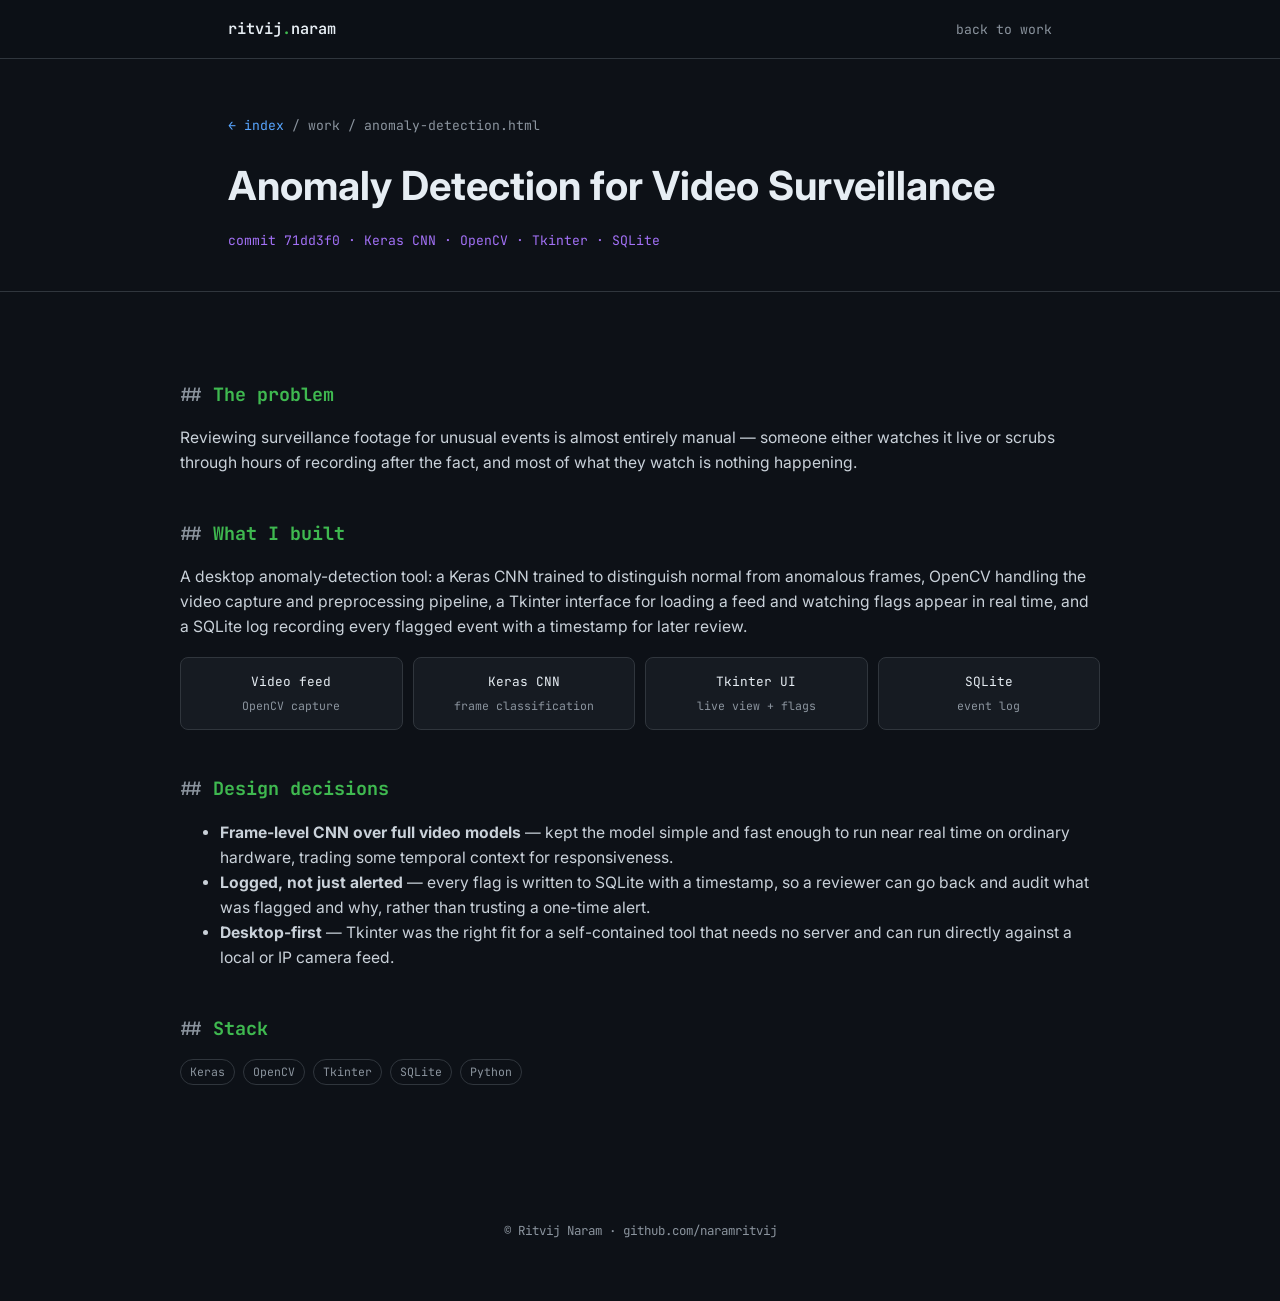
==== work/anomaly-detection.html @ 6a854430 "Initial Portfolio Site" ====
<!DOCTYPE html>
<html lang="en">
<head>
<meta charset="UTF-8">
<meta name="viewport" content="width=device-width, initial-scale=1.0">
<title>Anomaly Detection for Video Surveillance — Case Study — Ritvij Naram</title>
<link href="https://fonts.googleapis.com/css2?family=JetBrains+Mono:wght@400;600;700&family=Inter:wght@400;500;600;700&display=swap" rel="stylesheet">
<link rel="stylesheet" href="../assets/style.css">
</head>
<body>
<nav class="nav">
  <div class="wrap">
    <div class="nav-brand">ritvij<span class="dot">.</span>naram</div>
    <ul class="nav-links"><li><a href="../index.html#work">back to work</a></li></ul>
  </div>
</nav>

<header class="case-hero">
  <div class="wrap">
    <div class="case-back mono"><a href="../index.html#work">← index</a> / work / anomaly-detection.html</div>
    <h1>Anomaly Detection for Video Surveillance</h1>
    <div class="case-meta">commit 71dd3f0 · Keras CNN · OpenCV · Tkinter · SQLite</div>
  </div>
</header>

<main class="wrap case-body" style="padding:44px 0 80px;">

  <h2>The problem</h2>
  <p>Reviewing surveillance footage for unusual events is almost entirely manual — someone either watches
  it live or scrubs through hours of recording after the fact, and most of what they watch is nothing
  happening.</p>

  <h2>What I built</h2>
  <p>A desktop anomaly-detection tool: a Keras CNN trained to distinguish normal from anomalous frames,
  OpenCV handling the video capture and preprocessing pipeline, a Tkinter interface for loading a feed and
  watching flags appear in real time, and a SQLite log recording every flagged event with a timestamp for
  later review.</p>

  <div class="arch-grid">
    <div class="arch-box">Video feed<div class="sub">OpenCV capture</div></div>
    <div class="arch-box">Keras CNN<div class="sub">frame classification</div></div>
    <div class="arch-box">Tkinter UI<div class="sub">live view + flags</div></div>
    <div class="arch-box">SQLite<div class="sub">event log</div></div>
  </div>

  <h2>Design decisions</h2>
  <ul>
    <li><strong>Frame-level CNN over full video models</strong> — kept the model simple and fast enough to
    run near real time on ordinary hardware, trading some temporal context for responsiveness.</li>
    <li><strong>Logged, not just alerted</strong> — every flag is written to SQLite with a timestamp, so a
    reviewer can go back and audit what was flagged and why, rather than trusting a one-time alert.</li>
    <li><strong>Desktop-first</strong> — Tkinter was the right fit for a self-contained tool that needs no
    server and can run directly against a local or IP camera feed.</li>
  </ul>

  <h2>Stack</h2>
  <div class="tag-row" style="padding:0 0 24px;">
    <span class="tag">Keras</span><span class="tag">OpenCV</span><span class="tag">Tkinter</span><span class="tag">SQLite</span><span class="tag">Python</span>
  </div>

</main>

<footer>© Ritvij Naram · <a href="https://github.com/naramritvij" target="_blank" rel="noopener">github.com/naramritvij</a></footer>
</body>
</html>
---- assets/style.css ----
/* ============================================================
   Ritvij Naram — Portfolio
   Design tokens
   ============================================================ */
:root{
  --bg:        #0D1117;
  --panel:     #161B22;
  --panel-2:   #1C2128;
  --border:    #30363D;
  --text:      #E6EDF3;
  --muted:     #8B949E;
  --green:     #3FB950;   /* additions / success / prompt */
  --red:       #F85149;   /* deletions */
  --purple:    #A371F7;   /* commit hash */
  --blue:      #58A6FF;   /* links / active */
  --amber:     #D29922;   /* warnings / highlight tag */

  --mono: 'JetBrains Mono', ui-monospace, SFMono-Regular, Menlo, Consolas, monospace;
  --sans: 'Inter', -apple-system, BlinkMacSystemFont, 'Segoe UI', sans-serif;

  --maxw: 920px;
  --edge: clamp(20px, 5vw, 48px);
}

*{ box-sizing:border-box; }
html{ scroll-behavior:smooth; }
body{
  margin:0;
  background:var(--bg);
  color:var(--text);
  font-family:var(--sans);
  line-height:1.6;
  -webkit-font-smoothing:antialiased;
}
img{ max-width:100%; display:block; }
a{ color:var(--blue); text-decoration:none; }
a:hover{ text-decoration:underline; }
a:focus-visible, button:focus-visible{
  outline:2px solid var(--blue);
  outline-offset:3px;
  border-radius:4px;
}

.mono{ font-family:var(--mono); }

/* ---------- layout shells ---------- */
.wrap{
  max-width:var(--maxw);
  margin:0 auto;
  padding:0 var(--edge);
}
section{ padding:88px 0; border-bottom:1px solid var(--border); }
section:last-of-type{ border-bottom:none; }

.section-head{ margin-bottom:40px; }
.section-tag{
  font-family:var(--mono);
  font-size:0.8rem;
  color:var(--green);
  display:flex;
  align-items:center;
  gap:8px;
  margin-bottom:8px;
}
.section-tag::before{ content:"$"; color:var(--muted); }
.section-title{
  font-family:var(--mono);
  font-size:clamp(1.4rem, 2.4vw, 1.9rem);
  font-weight:600;
  margin:0;
  letter-spacing:-0.01em;
}

/* ---------- top nav ---------- */
.nav{
  position:sticky; top:0; z-index:50;
  background:rgba(13,17,23,0.85);
  backdrop-filter:blur(8px);
  border-bottom:1px solid var(--border);
}
.nav .wrap{
  display:flex; align-items:center; justify-content:space-between;
  padding-top:16px; padding-bottom:16px;
}
.nav-brand{ font-family:var(--mono); font-weight:600; color:var(--text); font-size:0.95rem; }
.nav-brand .dot{ color:var(--green); }
.nav-links{ display:flex; gap:24px; list-style:none; margin:0; padding:0; }
.nav-links a{
  font-family:var(--mono); font-size:0.82rem; color:var(--muted);
}
.nav-links a:hover{ color:var(--text); text-decoration:none; }
.nav-links .n{ color:var(--purple); }

/* ---------- hero ---------- */
.hero{
  position:relative;
  padding-top:72px;
  padding-bottom:96px;
  border-bottom:1px solid var(--border);
  overflow:hidden;
}
#hero-canvas{
  position:absolute; inset:0;
  width:100%; height:100%;
  z-index:0;
  opacity:0.55;
  pointer-events:none;
}
.hero .wrap{ position:relative; z-index:1; }

.prompt-line{
  font-family:var(--mono);
  font-size:0.9rem;
  color:var(--muted);
  margin-bottom:18px;
}
.prompt-line .sigil{ color:var(--green); }
.prompt-line .cmd{ color:var(--text); }
.caret{
  display:inline-block; width:8px; height:1.1em;
  background:var(--green);
  margin-left:2px;
  animation:blink 1s steps(1) infinite;
  vertical-align:-2px;
}
@keyframes blink{ 50%{ opacity:0; } }

.hero h1{
  font-family:var(--mono);
  font-weight:700;
  font-size:clamp(1.9rem, 5vw, 3.1rem);
  line-height:1.15;
  letter-spacing:-0.01em;
  margin:0 0 22px;
  max-width:720px;
}
.hero h1 .accent{ color:var(--green); }

.hero p.lede{
  font-size:1.05rem;
  color:#C9D1D9;
  max-width:600px;
  margin:0 0 34px;
}
.hero p.lede strong{ color:var(--text); font-weight:600; }

.hero-actions{ display:flex; flex-wrap:wrap; gap:12px; margin-bottom:52px; }
.btn{
  font-family:var(--mono);
  font-size:0.85rem;
  padding:11px 20px;
  border-radius:6px;
  border:1px solid var(--border);
  background:var(--panel);
  color:var(--text);
  cursor:pointer;
  transition:border-color .15s ease, transform .15s ease, background .15s ease;
}
.btn:hover{ border-color:var(--green); text-decoration:none; transform:translateY(-1px); }
.btn.primary{ background:var(--green); border-color:var(--green); color:#04140a; font-weight:600; }
.btn.primary:hover{ background:#3ddc5c; }

.stat-row{
  display:grid;
  grid-template-columns:repeat(4, 1fr);
  gap:1px;
  background:var(--border);
  border:1px solid var(--border);
  border-radius:8px;
  overflow:hidden;
}
.stat{
  background:var(--panel);
  padding:18px 16px;
}
.stat .diff{
  font-family:var(--mono);
  font-size:1.3rem;
  font-weight:700;
  color:var(--green);
}
.stat .diff.neutral{ color:var(--purple); }
.stat .label{
  font-size:0.72rem;
  color:var(--muted);
  margin-top:4px;
  letter-spacing:0.02em;
}

@media (max-width:640px){
  .stat-row{ grid-template-columns:repeat(2, 1fr); }
}

/* ---------- work / commits ---------- */
.commit{
  border:1px solid var(--border);
  border-radius:10px;
  background:var(--panel);
  margin-bottom:20px;
  overflow:hidden;
  transition:border-color .15s ease;
}
.commit:hover{ border-color:#484F58; }
.commit-head{
  display:flex; align-items:baseline; gap:10px; flex-wrap:wrap;
  padding:18px 22px 0;
}
.commit-hash{ font-family:var(--mono); color:var(--purple); font-size:0.85rem; }
.commit-branch{ font-family:var(--mono); color:var(--muted); font-size:0.78rem; }
.commit h3{
  font-family:var(--sans);
  font-size:1.15rem;
  margin:10px 0 8px;
  padding:0 22px;
  font-weight:700;
}
.commit p{
  margin:0 0 14px;
  padding:0 22px;
  color:#C9D1D9;
  font-size:0.95rem;
}
.commit .diffstat{
  font-family:var(--mono);
  font-size:0.82rem;
  padding:0 22px;
  margin-bottom:14px;
  color:var(--muted);
}
.commit .diffstat .add{ color:var(--green); }
.commit .diffstat .del{ color:var(--red); }
.tag-row{
  display:flex; flex-wrap:wrap; gap:8px;
  padding:0 22px 18px;
}
.tag{
  font-family:var(--mono);
  font-size:0.72rem;
  padding:3px 9px;
  border-radius:999px;
  border:1px solid var(--border);
  color:var(--muted);
}
.commit-foot{
  border-top:1px solid var(--border);
  padding:12px 22px;
  display:flex; justify-content:space-between; align-items:center;
  background:var(--panel-2);
}
.commit-foot a{ font-family:var(--mono); font-size:0.82rem; }
.commit-foot .files{ font-family:var(--mono); font-size:0.78rem; color:var(--muted); }

.more-github{
  font-family:var(--mono);
  font-size:0.85rem;
  color:var(--muted);
  margin-top:8px;
}
.more-github a{ margin:0 4px; }

/* ---------- journey / git log ---------- */
.gitlog{ position:relative; padding-left:28px; }
.gitlog::before{
  content:"";
  position:absolute; left:5px; top:6px; bottom:6px;
  width:2px; background:var(--border);
}
.logrow{ position:relative; padding-bottom:34px; }
.logrow:last-child{ padding-bottom:0; }
.logrow::before{
  content:"";
  position:absolute; left:-28px; top:4px;
  width:12px; height:12px; border-radius:50%;
  background:var(--bg); border:2px solid var(--purple);
}
.logrow.current::before{ border-color:var(--green); box-shadow:0 0 0 4px rgba(63,185,80,0.15); }
.logrow .lg-hash{ font-family:var(--mono); color:var(--purple); font-size:0.8rem; }
.logrow.current .lg-hash{ color:var(--green); }
.logrow .lg-when{ font-family:var(--mono); color:var(--muted); font-size:0.78rem; margin-left:10px; }
.logrow h4{ margin:8px 0 4px; font-size:1.05rem; }
.logrow .lg-org{ color:var(--muted); font-size:0.9rem; margin-bottom:8px; }
.logrow ul{ margin:8px 0 0; padding-left:18px; color:#C9D1D9; font-size:0.92rem; }
.logrow li{ margin-bottom:5px; }
.badge-current{
  font-family:var(--mono); font-size:0.68rem;
  color:#04140a; background:var(--green);
  padding:2px 8px; border-radius:999px;
  margin-left:8px; font-weight:700;
}

/* ---------- skills ---------- */
.pkg-block{
  font-family:var(--mono);
  background:var(--panel);
  border:1px solid var(--border);
  border-radius:10px;
  padding:22px 24px;
  margin-bottom:16px;
}
.pkg-block .pkg-key{ color:var(--blue); font-size:0.82rem; margin-bottom:10px; }
.chip-row{ display:flex; flex-wrap:wrap; gap:8px; }
.chip{
  font-family:var(--mono);
  font-size:0.78rem;
  padding:5px 11px;
  border-radius:6px;
  background:var(--panel-2);
  border:1px solid var(--border);
  color:#C9D1D9;
}

/* ---------- contact ---------- */
.contact-term{
  font-family:var(--mono);
  background:var(--panel);
  border:1px solid var(--border);
  border-radius:10px;
  padding:28px 26px;
}
.contact-term .lg{ font-size:0.9rem; }
.contact-term .lg .sigil{ color:var(--green); }
.contact-term .out{ color:var(--text); margin:14px 0 22px; padding-left:18px; border-left:2px solid var(--border); }
.contact-term .out a{ font-weight:600; }
.contact-list{ list-style:none; margin:0; padding:0; }
.contact-list li{ margin-bottom:8px; font-size:0.92rem; }
.contact-list .k{ color:var(--muted); display:inline-block; width:96px; }

footer{
  padding:32px 0 60px;
  text-align:center;
  color:var(--muted);
  font-family:var(--mono);
  font-size:0.78rem;
}
footer a{ color:var(--muted); }

/* ---------- case study pages ---------- */
.case-hero{ padding:56px 0 40px; border-bottom:1px solid var(--border); }
.case-back{ font-family:var(--mono); font-size:0.82rem; color:var(--muted); }
.case-hero h1{
  font-family:var(--sans);
  font-size:clamp(1.7rem, 4vw, 2.5rem);
  margin:18px 0 12px;
}
.case-meta{ font-family:var(--mono); font-size:0.82rem; color:var(--purple); }
.case-body h2{
  font-family:var(--mono);
  font-size:1.15rem;
  color:var(--green);
  margin-top:44px;
}
.case-body h2::before{ content:"## "; color:var(--muted); }
.case-body p, .case-body li{ color:#C9D1D9; font-size:0.98rem; }
.case-body pre{
  background:var(--panel);
  border:1px solid var(--border);
  border-radius:8px;
  padding:16px 18px;
  overflow-x:auto;
  font-family:var(--mono);
  font-size:0.82rem;
  color:#C9D1D9;
}
.arch-grid{
  display:grid; grid-template-columns:repeat(auto-fit, minmax(140px,1fr));
  gap:10px; margin:18px 0;
}
.arch-box{
  border:1px solid var(--border); border-radius:8px;
  padding:14px; background:var(--panel);
  font-family:var(--mono); font-size:0.8rem; text-align:center;
  color:var(--text);
}
.arch-box .sub{ color:var(--muted); font-size:0.72rem; margin-top:4px; }

/* ---------- reduced motion ---------- */
@media (prefers-reduced-motion: reduce){
  html{ scroll-behavior:auto; }
  .caret{ animation:none; opacity:1; }
  #hero-canvas{ display:none; }
}
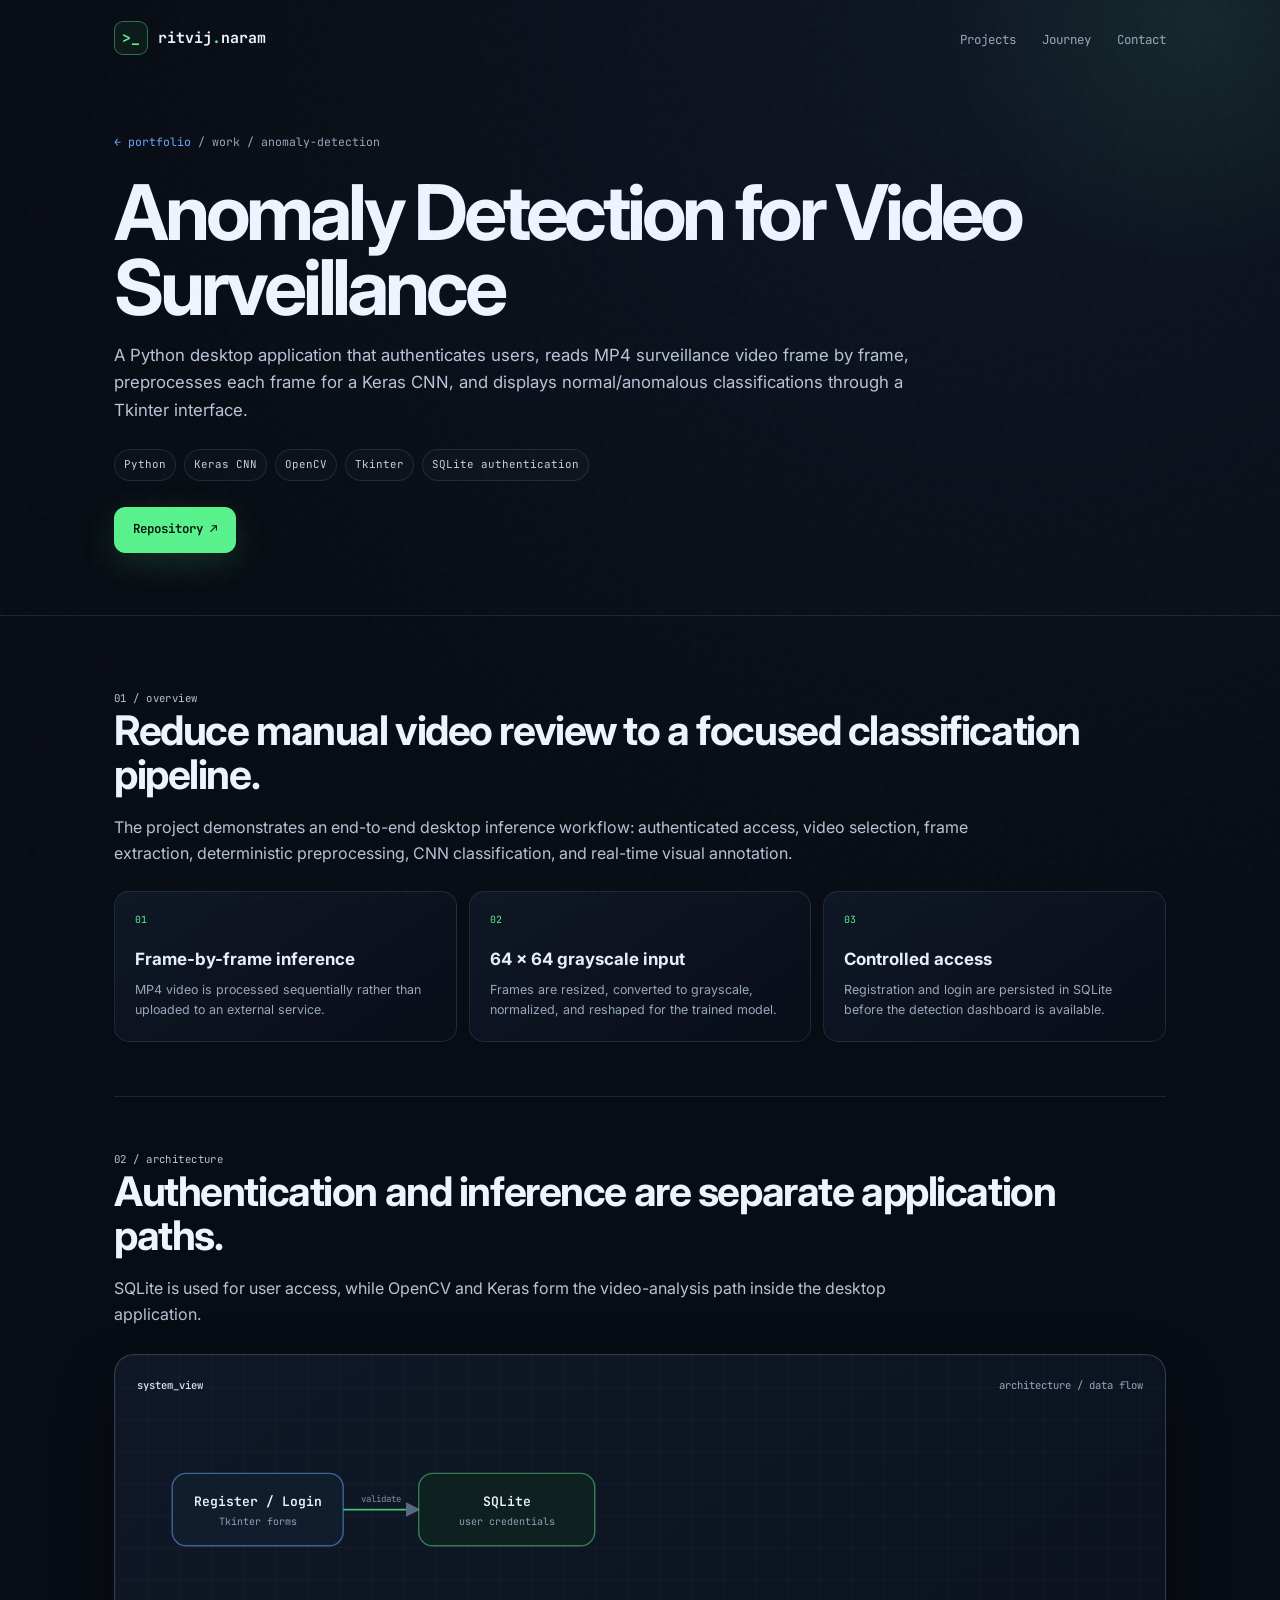
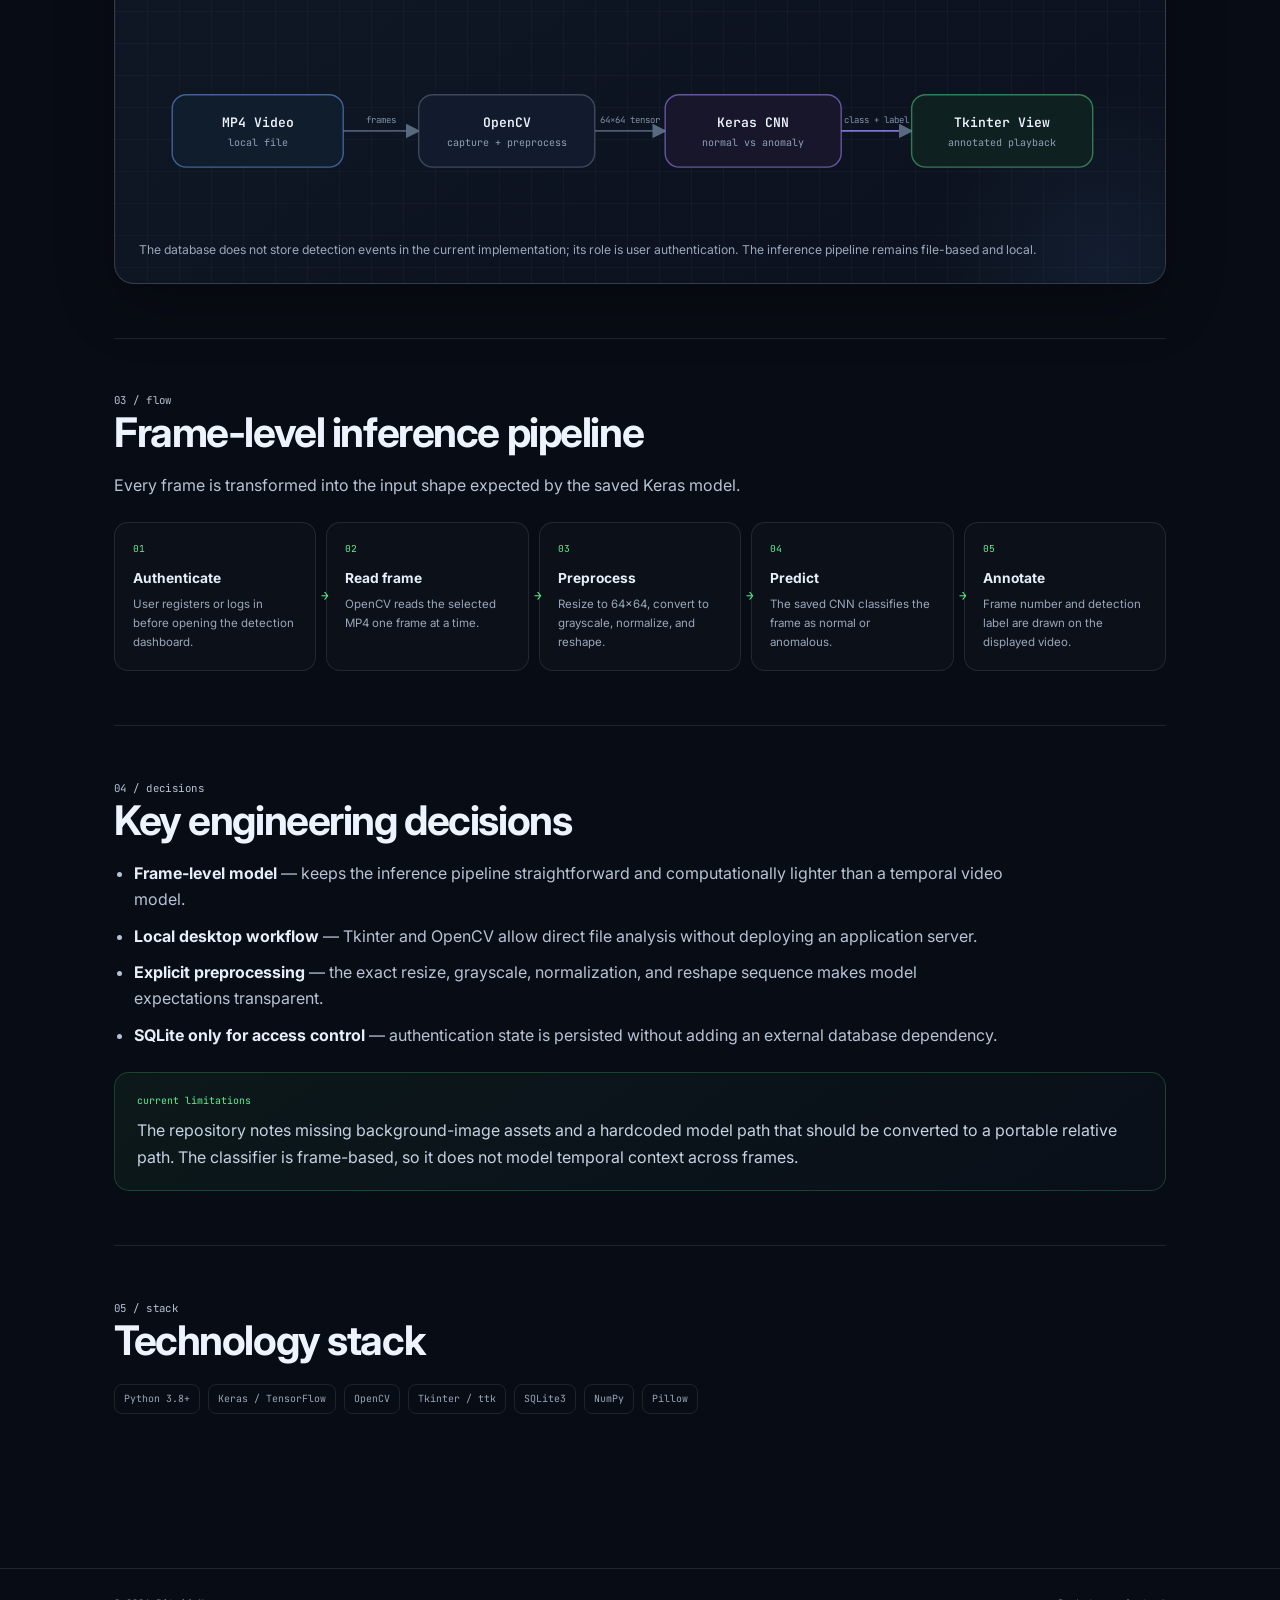
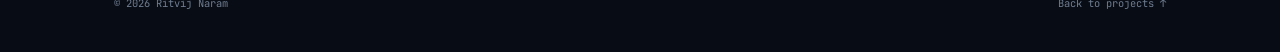
==== commit dd36a2e5: "Redesign Anomaly Detection for Video Surveillance case study with visual architecture" ====
--- a/work/anomaly-detection.html
+++ b/work/anomaly-detection.html
@@ -1,65 +1,118 @@
 <!DOCTYPE html>
 <html lang="en">
 <head>
-<meta charset="UTF-8">
-<meta name="viewport" content="width=device-width, initial-scale=1.0">
-<title>Anomaly Detection for Video Surveillance — Case Study — Ritvij Naram</title>
-<link href="https://fonts.googleapis.com/css2?family=JetBrains+Mono:wght@400;600;700&family=Inter:wght@400;500;600;700&display=swap" rel="stylesheet">
-<link rel="stylesheet" href="../assets/style.css">
+  <meta charset="UTF-8">
+  <meta name="viewport" content="width=device-width, initial-scale=1.0">
+  <title>Anomaly Detection for Video Surveillance — Case Study — Ritvij Naram</title>
+  <meta name="description" content="Architecture case study for a Python desktop video anomaly detection application using OpenCV, Keras, Tkinter, and SQLite authentication.">
+  <meta name="theme-color" content="#080c14">
+  <link rel="preconnect" href="https://fonts.googleapis.com">
+  <link rel="preconnect" href="https://fonts.gstatic.com" crossorigin>
+  <link href="https://fonts.googleapis.com/css2?family=Inter:wght@400;500;600;700;800&family=JetBrains+Mono:wght@400;500;600;700&display=swap" rel="stylesheet">
+  <link rel="stylesheet" href="../assets/style.css">
 </head>
-<body>
-<nav class="nav">
-  <div class="wrap">
-    <div class="nav-brand">ritvij<span class="dot">.</span>naram</div>
-    <ul class="nav-links"><li><a href="../index.html#work">back to work</a></li></ul>
-  </div>
-</nav>
+<body class="case-page">
+  <div class="page-noise" aria-hidden="true"></div>
+  <nav class="nav scrolled" aria-label="Primary navigation">
+    <div class="wrap nav-inner">
+      <a class="brand" href="../index.html#top"><span class="brand-mark">&gt;_</span><span>ritvij<span class="brand-dot">.</span>naram</span></a>
+      <button class="nav-toggle" type="button" aria-label="Toggle navigation" aria-expanded="false"><span></span><span></span></button>
+      <div class="nav-right">
+        <ul class="nav-links">
+          <li><a href="../index.html#projects">Projects</a></li>
+          <li><a href="../index.html#journey">Journey</a></li>
+          <li><a href="../index.html#contact">Contact</a></li>
+        </ul>
+      </div>
+    </div>
+    <div class="scroll-progress" aria-hidden="true"><span></span></div>
+  </nav>
 
-<header class="case-hero">
-  <div class="wrap">
-    <div class="case-back mono"><a href="../index.html#work">← index</a> / work / anomaly-detection.html</div>
-    <h1>Anomaly Detection for Video Surveillance</h1>
-    <div class="case-meta">commit 71dd3f0 · Keras CNN · OpenCV · Tkinter · SQLite</div>
-  </div>
-</header>
+  <header class="case-hero">
+    <div class="wrap">
+      <div class="case-back"><a href="../index.html#projects">← portfolio</a> / work / anomaly-detection</div>
+      <h1>Anomaly Detection for Video Surveillance</h1>
+      <p class="case-lede">A Python desktop application that authenticates users, reads MP4 surveillance video frame by frame, preprocesses each frame for a Keras CNN, and displays normal/anomalous classifications through a Tkinter interface.</p>
+      <div class="case-meta"><span>Python</span><span>Keras CNN</span><span>OpenCV</span><span>Tkinter</span><span>SQLite authentication</span></div>
+      <div class="case-actions"><a class="btn btn-primary" href="https://github.com/naramritvij/Anomaly-Detection-for-Video-Surveillance" target="_blank" rel="noopener">Repository ↗</a></div>
+    </div>
+  </header>
 
-<main class="wrap case-body" style="padding:44px 0 80px;">
+  <main class="wrap case-body">
+    <div class="case-layout">
+      <section class="case-section reveal">
+        <p class="case-kicker">01 / overview</p>
+        <h2>Reduce manual video review to a focused classification pipeline.</h2>
+        <p>The project demonstrates an end-to-end desktop inference workflow: authenticated access, video selection, frame extraction, deterministic preprocessing, CNN classification, and real-time visual annotation.</p>
+        <div class="case-summary-grid"><div class="case-summary-card"><span>01</span><strong>Frame-by-frame inference</strong><p>MP4 video is processed sequentially rather than uploaded to an external service.</p></div><div class="case-summary-card"><span>02</span><strong>64 × 64 grayscale input</strong><p>Frames are resized, converted to grayscale, normalized, and reshaped for the trained model.</p></div><div class="case-summary-card"><span>03</span><strong>Controlled access</strong><p>Registration and login are persisted in SQLite before the detection dashboard is available.</p></div></div>
+      </section>
 
-  <h2>The problem</h2>
-  <p>Reviewing surveillance footage for unusual events is almost entirely manual — someone either watches
-  it live or scrubs through hours of recording after the fact, and most of what they watch is nothing
-  happening.</p>
+      <section class="case-section reveal">
+        <p class="case-kicker">02 / architecture</p>
+        <h2>Authentication and inference are separate application paths.</h2>
+        <p>SQLite is used for user access, while OpenCV and Keras form the video-analysis path inside the desktop application.</p>
+        <div class="architecture-card">
+<div class="architecture-title"><strong>system_view</strong><span>architecture / data flow</span></div>
+<svg class="architecture-svg" viewBox="0 0 1000 420" role="img" aria-label="Project architecture diagram">
+  <defs><marker id="arrow" markerWidth="8" markerHeight="8" refX="7" refY="4" orient="auto"><path d="M0,0 L8,4 L0,8 Z" fill="#6f829a"/></marker></defs>
+  <path class="edge edge-accent" d="M 205 101 L 280 101"/>
+<text class="edge-label" x="242.5" y="93">validate</text>
+<path class="edge" d="M 205 321 L 280 321"/>
+<text class="edge-label" x="242.5" y="313">frames</text>
+<path class="edge" d="M 455 321 L 525 321"/>
+<text class="edge-label" x="490" y="313">64×64 tensor</text>
+<path class="edge edge-ai" d="M 700 321 L 770 321"/>
+<text class="edge-label" x="735" y="313">class + label</text>
+  <rect class="node node-user" x="35" y="65" width="170" height="72" rx="14"/>
+<text class="label" x="120" y="97">Register / Login</text>
+<text class="sub" x="120" y="116">Tkinter forms</text>
+<rect class="node node-data" x="280" y="65" width="175" height="72" rx="14"/>
+<text class="label" x="367.5" y="97">SQLite</text>
+<text class="sub" x="367.5" y="116">user credentials</text>
+<rect class="node node-user" x="35" y="285" width="170" height="72" rx="14"/>
+<text class="label" x="120" y="317">MP4 Video</text>
+<text class="sub" x="120" y="336">local file</text>
+<rect class="node" x="280" y="285" width="175" height="72" rx="14"/>
+<text class="label" x="367.5" y="317">OpenCV</text>
+<text class="sub" x="367.5" y="336">capture + preprocess</text>
+<rect class="node node-ai" x="525" y="285" width="175" height="72" rx="14"/>
+<text class="label" x="612.5" y="317">Keras CNN</text>
+<text class="sub" x="612.5" y="336">normal vs anomaly</text>
+<rect class="node node-data" x="770" y="285" width="180" height="72" rx="14"/>
+<text class="label" x="860" y="317">Tkinter View</text>
+<text class="sub" x="860" y="336">annotated playback</text>
+</svg>
+<p class="diagram-caption">The database does not store detection events in the current implementation; its role is user authentication. The inference pipeline remains file-based and local.</p>
+</div>
+      </section>
 
-  <h2>What I built</h2>
-  <p>A desktop anomaly-detection tool: a Keras CNN trained to distinguish normal from anomalous frames,
-  OpenCV handling the video capture and preprocessing pipeline, a Tkinter interface for loading a feed and
-  watching flags appear in real time, and a SQLite log recording every flagged event with a timestamp for
-  later review.</p>
+      <section class="case-section reveal">
+        <p class="case-kicker">03 / flow</p>
+        <h2>Frame-level inference pipeline</h2>
+        <p>Every frame is transformed into the input shape expected by the saved Keras model.</p>
+        <div class="flow-track"><div class="flow-step"><span>01</span><strong>Authenticate</strong><p>User registers or logs in before opening the detection dashboard.</p></div><div class="flow-step"><span>02</span><strong>Read frame</strong><p>OpenCV reads the selected MP4 one frame at a time.</p></div><div class="flow-step"><span>03</span><strong>Preprocess</strong><p>Resize to 64×64, convert to grayscale, normalize, and reshape.</p></div><div class="flow-step"><span>04</span><strong>Predict</strong><p>The saved CNN classifies the frame as normal or anomalous.</p></div><div class="flow-step"><span>05</span><strong>Annotate</strong><p>Frame number and detection label are drawn on the displayed video.</p></div></div>
+      </section>
 
-  <div class="arch-grid">
-    <div class="arch-box">Video feed<div class="sub">OpenCV capture</div></div>
-    <div class="arch-box">Keras CNN<div class="sub">frame classification</div></div>
-    <div class="arch-box">Tkinter UI<div class="sub">live view + flags</div></div>
-    <div class="arch-box">SQLite<div class="sub">event log</div></div>
-  </div>
+      
 
-  <h2>Design decisions</h2>
-  <ul>
-    <li><strong>Frame-level CNN over full video models</strong> — kept the model simple and fast enough to
-    run near real time on ordinary hardware, trading some temporal context for responsiveness.</li>
-    <li><strong>Logged, not just alerted</strong> — every flag is written to SQLite with a timestamp, so a
-    reviewer can go back and audit what was flagged and why, rather than trusting a one-time alert.</li>
-    <li><strong>Desktop-first</strong> — Tkinter was the right fit for a self-contained tool that needs no
-    server and can run directly against a local or IP camera feed.</li>
-  </ul>
+      <section class="case-section reveal">
+        <p class="case-kicker">04 / decisions</p>
+        <h2>Key engineering decisions</h2>
+        <ul><li><strong>Frame-level model</strong> — keeps the inference pipeline straightforward and computationally lighter than a temporal video model.</li><li><strong>Local desktop workflow</strong> — Tkinter and OpenCV allow direct file analysis without deploying an application server.</li><li><strong>Explicit preprocessing</strong> — the exact resize, grayscale, normalization, and reshape sequence makes model expectations transparent.</li><li><strong>SQLite only for access control</strong> — authentication state is persisted without adding an external database dependency.</li></ul>
+        <div class="case-callout"><span>current limitations</span><p>The repository notes missing background-image assets and a hardcoded model path that should be converted to a portable relative path. The classifier is frame-based, so it does not model temporal context across frames.</p></div>
+      </section>
 
-  <h2>Stack</h2>
-  <div class="tag-row" style="padding:0 0 24px;">
-    <span class="tag">Keras</span><span class="tag">OpenCV</span><span class="tag">Tkinter</span><span class="tag">SQLite</span><span class="tag">Python</span>
-  </div>
+      <section class="case-section reveal">
+        <p class="case-kicker">05 / stack</p>
+        <h2>Technology stack</h2>
+        <div class="case-tech"><span>Python 3.8+</span><span>Keras / TensorFlow</span><span>OpenCV</span><span>Tkinter / ttk</span><span>SQLite3</span><span>NumPy</span><span>Pillow</span></div>
+      </section>
+    </div>
+  </main>
 
-</main>
-
-<footer>© Ritvij Naram · <a href="https://github.com/naramritvij" target="_blank" rel="noopener">github.com/naramritvij</a></footer>
+  <footer>
+    <div class="wrap footer-inner"><span>© 2026 Ritvij Naram</span><a href="../index.html#projects">Back to projects ↑</a></div>
+  </footer>
+  <script src="../assets/script.js"></script>
 </body>
-</html>
+</html>
--- a/assets/style.css
+++ b/assets/style.css
@@ -1,381 +1,795 @@
-/* ============================================================
-   Ritvij Naram — Portfolio
-   Design tokens
-   ============================================================ */
 :root{
-  --bg:        #0D1117;
-  --panel:     #161B22;
-  --panel-2:   #1C2128;
-  --border:    #30363D;
-  --text:      #E6EDF3;
-  --muted:     #8B949E;
-  --green:     #3FB950;   /* additions / success / prompt */
-  --red:       #F85149;   /* deletions */
-  --purple:    #A371F7;   /* commit hash */
-  --blue:      #58A6FF;   /* links / active */
-  --amber:     #D29922;   /* warnings / highlight tag */
-
-  --mono: 'JetBrains Mono', ui-monospace, SFMono-Regular, Menlo, Consolas, monospace;
-  --sans: 'Inter', -apple-system, BlinkMacSystemFont, 'Segoe UI', sans-serif;
-
-  --maxw: 920px;
-  --edge: clamp(20px, 5vw, 48px);
-}
-
-*{ box-sizing:border-box; }
-html{ scroll-behavior:smooth; }
+  --bg:#080c14;
+  --bg-soft:#0d1320;
+  --panel:#101827;
+  --panel-2:#131d2f;
+  --line:rgba(148,163,184,.16);
+  --line-strong:rgba(148,163,184,.28);
+  --text:#eef4ff;
+  --muted:#99a7bb;
+  --muted-2:#6f7d91;
+  --green:#59f28d;
+  --green-2:#23c965;
+  --blue:#69a8ff;
+  --purple:#a98bff;
+  --cyan:#62e7ff;
+  --mono:'JetBrains Mono',ui-monospace,SFMono-Regular,Menlo,Consolas,monospace;
+  --sans:'Inter',-apple-system,BlinkMacSystemFont,'Segoe UI',sans-serif;
+  --max:1180px;
+  --edge:clamp(20px,5vw,64px);
+  --radius:18px;
+  --shadow:0 30px 80px rgba(0,0,0,.35);
+}
+
+*{box-sizing:border-box}
+html{scroll-behavior:smooth}
 body{
   margin:0;
-  background:var(--bg);
+  background:
+    radial-gradient(circle at 75% 0%,rgba(64,116,255,.09),transparent 27%),
+    radial-gradient(circle at 20% 5%,rgba(89,242,141,.06),transparent 30%),
+    var(--bg);
   color:var(--text);
   font-family:var(--sans);
-  line-height:1.6;
+  line-height:1.65;
+  overflow-x:hidden;
   -webkit-font-smoothing:antialiased;
 }
-img{ max-width:100%; display:block; }
-a{ color:var(--blue); text-decoration:none; }
-a:hover{ text-decoration:underline; }
-a:focus-visible, button:focus-visible{
-  outline:2px solid var(--blue);
-  outline-offset:3px;
-  border-radius:4px;
-}
-
-.mono{ font-family:var(--mono); }
-
-/* ---------- layout shells ---------- */
-.wrap{
-  max-width:var(--maxw);
-  margin:0 auto;
-  padding:0 var(--edge);
-}
-section{ padding:88px 0; border-bottom:1px solid var(--border); }
-section:last-of-type{ border-bottom:none; }
-
-.section-head{ margin-bottom:40px; }
-.section-tag{
-  font-family:var(--mono);
-  font-size:0.8rem;
-  color:var(--green);
+body.nav-open{overflow:hidden}
+a{color:inherit;text-decoration:none}
+button,input{font:inherit}
+img{max-width:100%;display:block}
+::selection{background:rgba(89,242,141,.25);color:#fff}
+:focus-visible{outline:2px solid var(--green);outline-offset:3px}
+
+@view-transition{navigation:auto}
+::view-transition-old(root){animation:page-out .22s cubic-bezier(.4,0,1,1) both}
+::view-transition-new(root){animation:page-in .42s cubic-bezier(.16,1,.3,1) both}
+@keyframes page-out{to{opacity:0;transform:scale(.992);filter:blur(3px)}}
+@keyframes page-in{from{opacity:0;transform:translateY(10px) scale(.995);filter:blur(5px)}}
+
+.page-noise{
+  position:fixed;
+  inset:0;
+  z-index:999;
+  pointer-events:none;
+  opacity:.035;
+  background-image:url("data:image/svg+xml,%3Csvg viewBox='0 0 180 180' xmlns='http://www.w3.org/2000/svg'%3E%3Cfilter id='n'%3E%3CfeTurbulence type='fractalNoise' baseFrequency='.8' numOctaves='4' stitchTiles='stitch'/%3E%3C/filter%3E%3Crect width='100%25' height='100%25' filter='url(%23n)' opacity='.55'/%3E%3C/svg%3E");
+}
+
+.wrap{width:min(var(--max),100%);margin:0 auto;padding-inline:var(--edge)}
+.section{padding:112px 0;border-top:1px solid var(--line)}
+.section-alt{background:linear-gradient(180deg,rgba(255,255,255,.015),rgba(255,255,255,0))}
+
+/* nav */
+.nav{
+  position:fixed;
+  inset:0 0 auto;
+  z-index:100;
+  border-bottom:1px solid transparent;
+  transition:background .25s ease,border-color .25s ease,backdrop-filter .25s ease;
+}
+.nav.scrolled{
+  background:rgba(8,12,20,.78);
+  backdrop-filter:blur(18px);
+  border-color:var(--line);
+}
+.nav-inner{height:76px;display:flex;align-items:center;justify-content:space-between;gap:24px}
+.brand{display:flex;align-items:center;gap:10px;font-family:var(--mono);font-size:.93rem;font-weight:700}
+.brand-mark{
+  display:grid;place-items:center;
+  width:34px;height:34px;border:1px solid rgba(89,242,141,.4);
+  color:var(--green);border-radius:9px;background:rgba(89,242,141,.06);
+}
+.brand-dot{color:var(--green)}
+.nav-right{display:flex;align-items:center;gap:34px}
+.availability{
+  display:flex;align-items:center;gap:8px;
+  font-family:var(--mono);font-size:.72rem;color:var(--muted);
+  padding:7px 10px;border:1px solid var(--line);border-radius:999px;background:rgba(255,255,255,.02)
+}
+.availability-dot{
+  width:7px;height:7px;border-radius:50%;background:var(--green);
+  box-shadow:0 0 0 4px rgba(89,242,141,.1),0 0 18px rgba(89,242,141,.65)
+}
+.nav-links{display:flex;list-style:none;gap:26px;margin:0;padding:0}
+.nav-links a{
+  position:relative;font-family:var(--mono);font-size:.78rem;color:var(--muted);
+  transition:color .25s ease
+}
+.nav-links a::after{
+  content:"";position:absolute;left:0;right:0;bottom:-9px;height:1px;
+  background:linear-gradient(90deg,var(--green),var(--cyan));
+  transform:scaleX(0);transform-origin:left;opacity:0;
+  transition:transform .28s cubic-bezier(.16,1,.3,1),opacity .2s ease
+}
+.nav-links a:hover,.nav-links a.active{color:var(--text)}
+.nav-links a.active::after{transform:scaleX(1);opacity:1}
+.scroll-progress{
+  position:absolute;left:0;right:0;bottom:-1px;height:2px;overflow:hidden;pointer-events:none
+}
+.scroll-progress span{
+  display:block;width:100%;height:100%;transform:scaleX(var(--scroll-progress,0));
+  transform-origin:left center;
+  background:linear-gradient(90deg,var(--green),var(--cyan) 52%,var(--purple));
+  box-shadow:0 0 14px rgba(98,231,255,.42)
+}
+.nav-toggle{display:none;background:none;border:0;padding:8px;cursor:pointer}
+.nav-toggle span{display:block;width:22px;height:1px;background:var(--text);margin:6px 0}
+
+/* hero */
+.hero{
+  min-height:100vh;
+  position:relative;
   display:flex;
   align-items:center;
-  gap:8px;
-  margin-bottom:8px;
-}
-.section-tag::before{ content:"$"; color:var(--muted); }
-.section-title{
-  font-family:var(--mono);
-  font-size:clamp(1.4rem, 2.4vw, 1.9rem);
-  font-weight:600;
-  margin:0;
-  letter-spacing:-0.01em;
-}
-
-/* ---------- top nav ---------- */
-.nav{
-  position:sticky; top:0; z-index:50;
-  background:rgba(13,17,23,0.85);
-  backdrop-filter:blur(8px);
-  border-bottom:1px solid var(--border);
-}
-.nav .wrap{
-  display:flex; align-items:center; justify-content:space-between;
-  padding-top:16px; padding-bottom:16px;
-}
-.nav-brand{ font-family:var(--mono); font-weight:600; color:var(--text); font-size:0.95rem; }
-.nav-brand .dot{ color:var(--green); }
-.nav-links{ display:flex; gap:24px; list-style:none; margin:0; padding:0; }
-.nav-links a{
-  font-family:var(--mono); font-size:0.82rem; color:var(--muted);
-}
-.nav-links a:hover{ color:var(--text); text-decoration:none; }
-.nav-links .n{ color:var(--purple); }
-
-/* ---------- hero ---------- */
-.hero{
-  position:relative;
-  padding-top:72px;
-  padding-bottom:96px;
-  border-bottom:1px solid var(--border);
   overflow:hidden;
-}
-#hero-canvas{
-  position:absolute; inset:0;
-  width:100%; height:100%;
-  z-index:0;
-  opacity:0.55;
-  pointer-events:none;
-}
-.hero .wrap{ position:relative; z-index:1; }
-
-.prompt-line{
-  font-family:var(--mono);
-  font-size:0.9rem;
-  color:var(--muted);
-  margin-bottom:18px;
-}
-.prompt-line .sigil{ color:var(--green); }
-.prompt-line .cmd{ color:var(--text); }
+  padding:130px 0 86px;
+}
+.hero-grid{
+  position:absolute;inset:0;pointer-events:none;
+  background-image:
+    linear-gradient(rgba(255,255,255,.035) 1px,transparent 1px),
+    linear-gradient(90deg,rgba(255,255,255,.035) 1px,transparent 1px);
+  background-size:52px 52px;
+  mask-image:linear-gradient(to bottom,rgba(0,0,0,.7),transparent 82%);
+}
+#hero-canvas{position:absolute;inset:0;width:100%;height:100%;opacity:.72;pointer-events:none}
+.hero-layout{
+  position:relative;z-index:2;
+  display:grid;grid-template-columns:minmax(0,1.15fr) minmax(330px,.75fr);gap:72px;align-items:center
+}
+.eyebrow{
+  display:flex;align-items:center;gap:9px;flex-wrap:wrap;
+  font-family:var(--mono);font-size:.8rem;color:var(--muted);margin-bottom:24px
+}
+.terminal-prompt{color:var(--green)}
+.typing-target{color:#c8d4e6}
 .caret{
-  display:inline-block; width:8px; height:1.1em;
-  background:var(--green);
-  margin-left:2px;
-  animation:blink 1s steps(1) infinite;
-  vertical-align:-2px;
-}
-@keyframes blink{ 50%{ opacity:0; } }
-
+  display:inline-block;width:8px;height:1.1em;background:var(--green);
+  animation:blink 1s steps(1) infinite
+}
+@keyframes blink{50%{opacity:0}}
 .hero h1{
-  font-family:var(--mono);
-  font-weight:700;
-  font-size:clamp(1.9rem, 5vw, 3.1rem);
-  line-height:1.15;
-  letter-spacing:-0.01em;
-  margin:0 0 22px;
-  max-width:720px;
-}
-.hero h1 .accent{ color:var(--green); }
-
-.hero p.lede{
-  font-size:1.05rem;
-  color:#C9D1D9;
-  max-width:600px;
-  margin:0 0 34px;
-}
-.hero p.lede strong{ color:var(--text); font-weight:600; }
-
-.hero-actions{ display:flex; flex-wrap:wrap; gap:12px; margin-bottom:52px; }
+  margin:0;max-width:790px;
+  font-size:clamp(3rem,6.7vw,6.45rem);
+  line-height:.98;letter-spacing:-.055em;font-weight:800
+}
+.gradient-text{
+  display:block;
+  background:linear-gradient(95deg,var(--green) 0%,var(--cyan) 45%,var(--purple) 100%);
+  -webkit-background-clip:text;background-clip:text;color:transparent;
+  padding-bottom:.08em
+}
+.hero-lede{
+  max-width:700px;margin:30px 0 0;color:#bbc8da;
+  font-size:clamp(1.05rem,1.5vw,1.2rem)
+}
+.hero-role-line{
+  display:flex;flex-wrap:wrap;gap:8px 14px;align-items:center;
+  margin-top:24px;font-family:var(--mono);font-size:.78rem;color:var(--muted)
+}
+.hero-role-line strong{font-weight:500;color:#d7e0ee}
+.hero-actions{display:flex;flex-wrap:wrap;gap:12px;margin-top:32px}
 .btn{
-  font-family:var(--mono);
-  font-size:0.85rem;
-  padding:11px 20px;
-  border-radius:6px;
-  border:1px solid var(--border);
-  background:var(--panel);
-  color:var(--text);
-  cursor:pointer;
-  transition:border-color .15s ease, transform .15s ease, background .15s ease;
-}
-.btn:hover{ border-color:var(--green); text-decoration:none; transform:translateY(-1px); }
-.btn.primary{ background:var(--green); border-color:var(--green); color:#04140a; font-weight:600; }
-.btn.primary:hover{ background:#3ddc5c; }
-
-.stat-row{
-  display:grid;
-  grid-template-columns:repeat(4, 1fr);
-  gap:1px;
-  background:var(--border);
-  border:1px solid var(--border);
-  border-radius:8px;
-  overflow:hidden;
-}
-.stat{
-  background:var(--panel);
-  padding:18px 16px;
-}
-.stat .diff{
-  font-family:var(--mono);
-  font-size:1.3rem;
-  font-weight:700;
-  color:var(--green);
-}
-.stat .diff.neutral{ color:var(--purple); }
-.stat .label{
-  font-size:0.72rem;
-  color:var(--muted);
-  margin-top:4px;
-  letter-spacing:0.02em;
-}
-
-@media (max-width:640px){
-  .stat-row{ grid-template-columns:repeat(2, 1fr); }
-}
-
-/* ---------- work / commits ---------- */
-.commit{
-  border:1px solid var(--border);
-  border-radius:10px;
-  background:var(--panel);
-  margin-bottom:20px;
-  overflow:hidden;
-  transition:border-color .15s ease;
-}
-.commit:hover{ border-color:#484F58; }
-.commit-head{
-  display:flex; align-items:baseline; gap:10px; flex-wrap:wrap;
-  padding:18px 22px 0;
-}
-.commit-hash{ font-family:var(--mono); color:var(--purple); font-size:0.85rem; }
-.commit-branch{ font-family:var(--mono); color:var(--muted); font-size:0.78rem; }
-.commit h3{
-  font-family:var(--sans);
-  font-size:1.15rem;
-  margin:10px 0 8px;
-  padding:0 22px;
-  font-weight:700;
-}
-.commit p{
-  margin:0 0 14px;
-  padding:0 22px;
-  color:#C9D1D9;
-  font-size:0.95rem;
-}
-.commit .diffstat{
-  font-family:var(--mono);
-  font-size:0.82rem;
-  padding:0 22px;
-  margin-bottom:14px;
-  color:var(--muted);
-}
-.commit .diffstat .add{ color:var(--green); }
-.commit .diffstat .del{ color:var(--red); }
-.tag-row{
-  display:flex; flex-wrap:wrap; gap:8px;
-  padding:0 22px 18px;
-}
-.tag{
-  font-family:var(--mono);
-  font-size:0.72rem;
-  padding:3px 9px;
-  border-radius:999px;
-  border:1px solid var(--border);
-  color:var(--muted);
-}
-.commit-foot{
-  border-top:1px solid var(--border);
-  padding:12px 22px;
-  display:flex; justify-content:space-between; align-items:center;
-  background:var(--panel-2);
-}
-.commit-foot a{ font-family:var(--mono); font-size:0.82rem; }
-.commit-foot .files{ font-family:var(--mono); font-size:0.78rem; color:var(--muted); }
-
-.more-github{
-  font-family:var(--mono);
-  font-size:0.85rem;
-  color:var(--muted);
-  margin-top:8px;
-}
-.more-github a{ margin:0 4px; }
-
-/* ---------- journey / git log ---------- */
-.gitlog{ position:relative; padding-left:28px; }
-.gitlog::before{
-  content:"";
-  position:absolute; left:5px; top:6px; bottom:6px;
-  width:2px; background:var(--border);
-}
-.logrow{ position:relative; padding-bottom:34px; }
-.logrow:last-child{ padding-bottom:0; }
-.logrow::before{
-  content:"";
-  position:absolute; left:-28px; top:4px;
-  width:12px; height:12px; border-radius:50%;
-  background:var(--bg); border:2px solid var(--purple);
-}
-.logrow.current::before{ border-color:var(--green); box-shadow:0 0 0 4px rgba(63,185,80,0.15); }
-.logrow .lg-hash{ font-family:var(--mono); color:var(--purple); font-size:0.8rem; }
-.logrow.current .lg-hash{ color:var(--green); }
-.logrow .lg-when{ font-family:var(--mono); color:var(--muted); font-size:0.78rem; margin-left:10px; }
-.logrow h4{ margin:8px 0 4px; font-size:1.05rem; }
-.logrow .lg-org{ color:var(--muted); font-size:0.9rem; margin-bottom:8px; }
-.logrow ul{ margin:8px 0 0; padding-left:18px; color:#C9D1D9; font-size:0.92rem; }
-.logrow li{ margin-bottom:5px; }
-.badge-current{
-  font-family:var(--mono); font-size:0.68rem;
-  color:#04140a; background:var(--green);
-  padding:2px 8px; border-radius:999px;
-  margin-left:8px; font-weight:700;
-}
-
-/* ---------- skills ---------- */
-.pkg-block{
-  font-family:var(--mono);
-  background:var(--panel);
-  border:1px solid var(--border);
-  border-radius:10px;
-  padding:22px 24px;
-  margin-bottom:16px;
-}
-.pkg-block .pkg-key{ color:var(--blue); font-size:0.82rem; margin-bottom:10px; }
-.chip-row{ display:flex; flex-wrap:wrap; gap:8px; }
-.chip{
-  font-family:var(--mono);
-  font-size:0.78rem;
-  padding:5px 11px;
-  border-radius:6px;
-  background:var(--panel-2);
-  border:1px solid var(--border);
-  color:#C9D1D9;
-}
-
-/* ---------- contact ---------- */
-.contact-term{
-  font-family:var(--mono);
-  background:var(--panel);
-  border:1px solid var(--border);
-  border-radius:10px;
-  padding:28px 26px;
-}
-.contact-term .lg{ font-size:0.9rem; }
-.contact-term .lg .sigil{ color:var(--green); }
-.contact-term .out{ color:var(--text); margin:14px 0 22px; padding-left:18px; border-left:2px solid var(--border); }
-.contact-term .out a{ font-weight:600; }
-.contact-list{ list-style:none; margin:0; padding:0; }
-.contact-list li{ margin-bottom:8px; font-size:0.92rem; }
-.contact-list .k{ color:var(--muted); display:inline-block; width:96px; }
-
-footer{
-  padding:32px 0 60px;
-  text-align:center;
-  color:var(--muted);
-  font-family:var(--mono);
-  font-size:0.78rem;
-}
-footer a{ color:var(--muted); }
-
-/* ---------- case study pages ---------- */
-.case-hero{ padding:56px 0 40px; border-bottom:1px solid var(--border); }
-.case-back{ font-family:var(--mono); font-size:0.82rem; color:var(--muted); }
+  min-height:46px;
+  display:inline-flex;align-items:center;justify-content:center;gap:9px;
+  padding:0 18px;border:1px solid var(--line-strong);border-radius:11px;
+  background:rgba(255,255,255,.025);
+  font-family:var(--mono);font-size:.78rem;font-weight:600;
+  transition:transform .2s ease,border-color .2s ease,background .2s ease,box-shadow .2s ease
+}
+.btn:hover{transform:translateY(-2px);border-color:rgba(105,168,255,.55);background:rgba(105,168,255,.06)}
+.btn-primary{
+  color:#04130b;background:var(--green);border-color:var(--green);
+  box-shadow:0 10px 34px rgba(89,242,141,.15)
+}
+.btn-primary:hover{background:#72f5a0;border-color:#72f5a0;box-shadow:0 14px 40px rgba(89,242,141,.23)}
+.btn-ghost{background:transparent}
+.hero-metrics{
+  display:grid;grid-template-columns:repeat(3,1fr);gap:1px;
+  margin-top:46px;border:1px solid var(--line);border-radius:14px;overflow:hidden;background:var(--line)
+}
+.metric{background:rgba(10,15,25,.84);padding:17px 16px}
+.metric strong{display:block;font-family:var(--mono);font-size:.93rem;color:#fff;margin-bottom:5px}
+.metric span{display:block;font-size:.7rem;color:var(--muted);line-height:1.45}
+
+/* identity card */
+.identity-card{
+  position:relative;overflow:hidden;
+  border:1px solid var(--line-strong);border-radius:24px;
+  padding:26px;background:linear-gradient(145deg,rgba(19,29,47,.91),rgba(9,14,24,.93));
+  box-shadow:var(--shadow)
+}
+.identity-card::before{
+  content:"";position:absolute;inset:0;padding:1px;border-radius:24px;
+  background:linear-gradient(145deg,rgba(89,242,141,.32),transparent 35%,rgba(105,168,255,.18) 70%,transparent);
+  -webkit-mask:linear-gradient(#000 0 0) content-box,linear-gradient(#000 0 0);
+  -webkit-mask-composite:xor;mask-composite:exclude;pointer-events:none
+}
+.identity-glow{
+  position:absolute;width:220px;height:220px;border-radius:50%;
+  right:-100px;top:-100px;background:rgba(105,168,255,.13);filter:blur(8px)
+}
+.identity-top{display:flex;align-items:center;gap:16px;position:relative}
+.avatar{width:82px;height:82px;border-radius:19px;object-fit:cover;border:1px solid var(--line-strong)}
+.identity-kicker{font-family:var(--mono);font-size:.67rem;color:var(--green)}
+.identity-top h2{font-size:1.34rem;margin:4px 0 2px}
+.identity-top p{margin:0;color:var(--muted);font-size:.85rem}
+.system-panel{
+  position:relative;margin-top:28px;border:1px solid var(--line);border-radius:14px;
+  overflow:hidden;background:rgba(3,8,16,.48)
+}
+.panel-title{
+  display:flex;align-items:center;gap:8px;padding:11px 13px;border-bottom:1px solid var(--line);
+  font-family:var(--mono);font-size:.7rem;color:var(--muted)
+}
+.panel-title span{width:7px;height:7px;border-radius:50%;background:var(--green)}
+.system-row{
+  display:flex;justify-content:space-between;gap:18px;padding:10px 13px;
+  border-bottom:1px solid rgba(148,163,184,.08);font-family:var(--mono);font-size:.69rem
+}
+.system-row:last-child{border-bottom:0}
+.system-row span{color:var(--muted-2)}
+.system-row strong{font-weight:500;text-align:right}
+.status-live{color:var(--green)}
+.identity-code{
+  margin-top:18px;padding:16px;border-radius:13px;
+  font-family:var(--mono);font-size:.72rem;color:#dce7f8;
+  background:rgba(105,168,255,.045);border:1px solid rgba(105,168,255,.12)
+}
+.identity-code span{color:var(--green)}
+.identity-code .code-muted{color:var(--purple)}
+.scroll-cue{
+  position:absolute;left:50%;bottom:28px;z-index:2;
+  transform:translateX(-50%);display:flex;align-items:center;gap:10px;
+  font-family:var(--mono);font-size:.64rem;color:var(--muted-2)
+}
+.scroll-cue i{width:40px;height:1px;background:linear-gradient(90deg,var(--muted-2),transparent)}
+
+/* section headers */
+.section-heading{
+  display:grid;grid-template-columns:1.15fr .85fr;gap:70px;align-items:end;margin-bottom:46px
+}
+.section-kicker{
+  margin:0 0 10px;font-family:var(--mono);font-size:.72rem;color:var(--green);letter-spacing:.04em
+}
+.section-heading h2,.contact-copy h2{
+  margin:0;font-size:clamp(2rem,4vw,3.4rem);line-height:1.05;letter-spacing:-.04em
+}
+.section-intro{margin:0;color:var(--muted);font-size:.98rem}
+
+/* about */
+.about-section{position:relative;overflow:hidden}
+.about-section::after{
+  content:"";position:absolute;width:520px;height:520px;border-radius:50%;
+  right:-210px;top:12%;pointer-events:none;
+  background:radial-gradient(circle,rgba(98,231,255,.06),transparent 68%);
+  filter:blur(4px)
+}
+.about-shell{
+  --spot-x:50%;--spot-y:50%;
+  position:relative;z-index:1;overflow:hidden;
+  display:grid;grid-template-columns:minmax(0,1.18fr) minmax(300px,.82fr);
+  border:1px solid var(--line-strong);border-radius:24px;
+  background:linear-gradient(145deg,rgba(15,24,39,.92),rgba(8,13,22,.96));
+  box-shadow:0 28px 80px rgba(0,0,0,.24)
+}
+.about-shell::before{
+  content:"";position:absolute;inset:0;pointer-events:none;opacity:.75;
+  background:radial-gradient(520px circle at var(--spot-x) var(--spot-y),rgba(98,231,255,.085),transparent 48%)
+}
+.about-story{
+  position:relative;z-index:1;padding:38px 40px;border-right:1px solid var(--line)
+}
+.about-story-topline{
+  display:flex;justify-content:space-between;align-items:center;gap:18px;flex-wrap:wrap;
+  margin-bottom:42px;font-family:var(--mono);font-size:.67rem
+}
+.about-label{color:var(--green)}
+.about-status{display:inline-flex;align-items:center;gap:7px;color:var(--muted)}
+.about-status i{
+  width:6px;height:6px;border-radius:50%;background:var(--green);
+  box-shadow:0 0 0 4px rgba(89,242,141,.08),0 0 14px rgba(89,242,141,.4)
+}
+.about-story h3{
+  max-width:650px;margin:0 0 20px;font-size:clamp(1.7rem,3vw,2.65rem);
+  line-height:1.08;letter-spacing:-.04em
+}
+.about-story p{max-width:700px;margin:0;color:#b8c5d8;font-size:.95rem}
+.about-story p+p{margin-top:16px}
+.about-principle{
+  margin-top:34px;padding:16px 18px;border:1px solid rgba(89,242,141,.16);
+  border-radius:13px;background:rgba(89,242,141,.035)
+}
+.about-principle span{
+  display:block;margin-bottom:6px;font-family:var(--mono);font-size:.62rem;color:var(--muted-2)
+}
+.about-principle strong{
+  font-family:var(--mono);font-size:.75rem;font-weight:500;color:#dce8f7
+}
+.about-proof{
+  position:relative;z-index:1;display:flex;flex-direction:column
+}
+.proof-card{
+  --spot-x:50%;--spot-y:50%;
+  position:relative;overflow:hidden;display:grid;grid-template-columns:110px 1fr;gap:20px;
+  align-items:center;min-height:150px;padding:28px;
+  border-bottom:1px solid var(--line);
+  opacity:0;transform:translateX(16px);
+  transition:
+    opacity .55s cubic-bezier(.16,1,.3,1),
+    transform .7s cubic-bezier(.16,1,.3,1),
+    background .3s ease
+}
+.about-shell.is-visible .proof-card{opacity:1;transform:none}
+.about-shell.is-visible .proof-card:nth-child(1){transition-delay:.12s}
+.about-shell.is-visible .proof-card:nth-child(2){transition-delay:.2s}
+.about-shell.is-visible .proof-card:nth-child(3){transition-delay:.28s}
+.proof-card:last-child{border-bottom:0}
+.proof-card::before{
+  content:"";position:absolute;inset:0;pointer-events:none;opacity:0;
+  background:radial-gradient(260px circle at var(--spot-x) var(--spot-y),rgba(89,242,141,.09),transparent 62%);
+  transition:opacity .3s ease
+}
+.proof-card:hover{background:rgba(255,255,255,.018)}
+.proof-card:hover::before{opacity:1}
+.proof-value{
+  position:relative;z-index:1;font-family:var(--mono);font-size:1.05rem;font-weight:700;
+  color:var(--green);letter-spacing:-.03em
+}
+.proof-card>div:last-child{position:relative;z-index:1}
+.proof-card h3{margin:0 0 5px;font-size:.98rem}
+.proof-card p{margin:0;color:var(--muted);font-size:.8rem;line-height:1.55}
+
+/* project toolbar + grid */
+.project-toolbar{
+  display:flex;justify-content:space-between;align-items:center;gap:24px;
+  margin-bottom:22px
+}
+.filter-group{display:flex;flex-wrap:wrap;gap:8px}
+.filter{
+  border:1px solid var(--line);background:transparent;color:var(--muted);
+  border-radius:999px;padding:8px 13px;font-family:var(--mono);font-size:.7rem;cursor:pointer;
+  transition:all .2s ease
+}
+.filter:hover,.filter.active{color:#06110b;background:var(--green);border-color:var(--green)}
+.repo-count{font-family:var(--mono);font-size:.68rem;color:var(--muted)}
+.repo-count strong{color:var(--text)}
+.project-grid{display:grid;grid-template-columns:repeat(2,minmax(0,1fr));gap:18px}
+.project-card{
+  min-height:390px;
+  position:relative;overflow:hidden;display:flex;flex-direction:column;
+  padding:24px;border:1px solid var(--line);border-radius:var(--radius);
+  background:linear-gradient(145deg,rgba(16,24,39,.86),rgba(10,15,25,.95));
+  transition:transform .28s ease,border-color .28s ease,box-shadow .28s ease,opacity .25s ease
+}
+.project-card::before{
+  content:"";position:absolute;inset:0;z-index:0;pointer-events:none;opacity:0;
+  background:radial-gradient(360px circle at var(--spot-x,50%) var(--spot-y,50%),rgba(105,168,255,.11),transparent 58%);
+  transition:opacity .3s ease
+}
+.project-card:hover::before{opacity:1}
+.project-card>*{position:relative;z-index:1}
+.project-card::after{
+  content:"";position:absolute;inset:auto -30% -65% 38%;height:240px;
+  background:radial-gradient(circle,rgba(105,168,255,.12),transparent 65%);pointer-events:none
+}
+.project-card:hover{
+  transform:translateY(-6px);border-color:rgba(105,168,255,.36);
+  box-shadow:0 24px 60px rgba(0,0,0,.25)
+}
+.project-card.featured{border-color:rgba(89,242,141,.22)}
+.project-card.filtered-out{display:none}
+.card-topline{display:flex;justify-content:space-between;gap:10px;align-items:center}
+.project-index{font-family:var(--mono);font-size:.7rem;color:var(--muted-2)}
+.project-state{
+  font-family:var(--mono);font-size:.62rem;color:var(--green);
+  border:1px solid rgba(89,242,141,.18);background:rgba(89,242,141,.055);
+  border-radius:999px;padding:5px 8px
+}
+.project-icon{
+  width:54px;height:54px;display:grid;place-items:center;margin:29px 0 18px;
+  border:1px solid rgba(105,168,255,.2);border-radius:15px;
+  background:linear-gradient(145deg,rgba(105,168,255,.12),rgba(169,139,255,.07));
+  color:var(--cyan);
+  box-shadow:inset 0 1px 0 rgba(255,255,255,.05),0 10px 28px rgba(0,0,0,.18);
+  overflow:hidden
+}
+.project-icon svg{
+  width:30px;height:30px;fill:none;stroke:currentColor;stroke-width:1.8;
+  stroke-linecap:round;stroke-linejoin:round
+}
+.logo-localeco{
+  color:#73f5a2;
+  border-color:rgba(89,242,141,.28);
+  background:radial-gradient(circle at 32% 22%,rgba(89,242,141,.22),transparent 42%),linear-gradient(145deg,#12261d,#0d1714)
+}
+.logo-pitch{
+  color:#0b0e07;
+  border-color:rgba(204,255,26,.52);
+  background:#ccff1a;
+  box-shadow:0 10px 30px rgba(204,255,26,.12),inset 0 1px 0 rgba(255,255,255,.35)
+}
+.pitch-mark{
+  font-family:'Anton',Impact,sans-serif;font-size:28px;line-height:1;letter-spacing:-.02em
+}
+.logo-service-nav{
+  color:#7af0d2;
+  border-color:rgba(122,240,210,.28);
+  background:radial-gradient(circle at 28% 18%,rgba(122,240,210,.18),transparent 48%),linear-gradient(145deg,#0f2022,#111722)
+}
+.logo-civicflow{
+  color:#72b6ff;
+  background:radial-gradient(circle at 50% 45%,rgba(105,168,255,.2),transparent 55%),linear-gradient(145deg,#111d32,#0d1420)
+}
+.logo-rna{
+  color:#b79cff;
+  border-color:rgba(169,139,255,.3);
+  background:radial-gradient(circle at 35% 25%,rgba(169,139,255,.2),transparent 50%),linear-gradient(145deg,#19152d,#0e1020)
+}
+.logo-neural{
+  color:#79e9ff;
+  border-color:rgba(98,231,255,.3);
+  background:radial-gradient(circle at 50% 38%,rgba(98,231,255,.18),transparent 48%),linear-gradient(145deg,#101d2c,#111226)
+}
+.logo-ttc{
+  color:#ff727d;
+  border-color:rgba(255,114,125,.26);
+  background:radial-gradient(circle at 50% 20%,rgba(255,114,125,.16),transparent 48%),linear-gradient(145deg,#25151b,#12131d)
+}
+.logo-whisperer{
+  color:#a9c6ff;
+  border-color:rgba(105,168,255,.3);
+  background:radial-gradient(circle at 75% 18%,rgba(169,139,255,.2),transparent 43%),linear-gradient(145deg,#111a2e,#131126)
+}
+.logo-flashcards{
+  color:#ffd875;
+  border-color:rgba(255,216,117,.26);
+  background:radial-gradient(circle at 35% 20%,rgba(255,216,117,.17),transparent 45%),linear-gradient(145deg,#251e12,#12151d)
+}
+.logo-anomaly{
+  color:#ff8a9b;
+  border-color:rgba(255,138,155,.26);
+  background:radial-gradient(circle at 50% 45%,rgba(255,90,120,.16),transparent 50%),linear-gradient(145deg,#26131b,#11141d)
+}
+.logo-nora{
+  color:#7fdcff;
+  border-color:rgba(98,231,255,.27);
+  background:radial-gradient(circle at 30% 20%,rgba(98,231,255,.16),transparent 48%),linear-gradient(145deg,#0f1d28,#12151f)
+}
+.project-card h3{font-size:1.34rem;letter-spacing:-.025em;margin:0 0 10px}
+.project-card>p{margin:0;color:#aebbd0;font-size:.9rem}
+.project-impact{
+  margin:16px 0 0;padding-left:12px;border-left:2px solid rgba(89,242,141,.45);
+  color:#d5dfef;font-family:var(--mono);font-size:.67rem;line-height:1.55
+}
+.tags{display:flex;flex-wrap:wrap;gap:7px;margin-top:auto;padding-top:22px}
+.tags span{
+  padding:5px 8px;border-radius:7px;border:1px solid var(--line);
+  font-family:var(--mono);font-size:.62rem;color:var(--muted)
+}
+.card-links{
+  display:flex;flex-wrap:wrap;gap:16px;padding-top:17px;margin-top:17px;border-top:1px solid var(--line)
+}
+.card-links a{font-family:var(--mono);font-size:.7rem;color:var(--blue)}
+.card-links a:hover{color:#9bc5ff}
+.repository-note{
+  margin-top:18px;padding:20px 22px;border:1px dashed var(--line-strong);border-radius:14px;
+  display:flex;gap:16px;align-items:flex-start;background:rgba(255,255,255,.015)
+}
+.repo-note-icon{
+  min-width:42px;height:42px;display:grid;place-items:center;border-radius:10px;
+  border:1px solid var(--line);font-family:var(--mono);font-size:.65rem;color:var(--green)
+}
+.repository-note strong{font-size:.9rem}
+.repository-note p{margin:5px 0 0;color:var(--muted);font-size:.84rem}
+.repository-note a{color:var(--blue)}
+.repository-note code{font-family:var(--mono);font-size:.77rem;color:#cbd6e8}
+
+/* timeline */
+.timeline{position:relative;max-width:930px;margin-left:auto}
+.timeline::before{
+  content:"";position:absolute;left:8px;top:6px;bottom:8px;width:1px;background:var(--line-strong)
+}
+.timeline-item{position:relative;padding:0 0 42px 45px}
+.timeline-item:last-child{padding-bottom:0}
+.timeline-dot{
+  position:absolute;left:1px;top:4px;width:15px;height:15px;border-radius:50%;
+  background:var(--bg);border:2px solid var(--purple)
+}
+.timeline-dot.active{
+  border-color:var(--green);
+  box-shadow:0 0 0 5px rgba(89,242,141,.08),0 0 18px rgba(89,242,141,.22)
+}
+.timeline-meta{font-family:var(--mono);font-size:.7rem;color:var(--green);margin-bottom:6px}
+.timeline-item h3{margin:0;font-size:1.15rem}
+.timeline-org{margin:3px 0 8px;color:#cbd6e8;font-size:.88rem}
+.timeline-item>p:last-child{margin:0;max-width:720px;color:var(--muted);font-size:.9rem}
+
+/* stack */
+.stack-grid{display:grid;grid-template-columns:repeat(3,minmax(0,1fr));gap:14px}
+.stack-card{
+  --spot-x:50%;--spot-y:50%;
+  position:relative;overflow:hidden;min-height:195px;padding:22px;
+  border:1px solid var(--line);border-radius:16px;background:rgba(255,255,255,.018);
+  transition:background .3s ease,border-color .3s ease,transform .35s cubic-bezier(.16,1,.3,1)
+}
+.stack-card::before{
+  content:"";position:absolute;inset:0;pointer-events:none;opacity:0;
+  background:radial-gradient(280px circle at var(--spot-x) var(--spot-y),rgba(169,139,255,.11),transparent 62%);
+  transition:opacity .3s ease
+}
+.stack-card>*{position:relative;z-index:1}
+.stack-card:hover{transform:translateY(-4px);border-color:rgba(169,139,255,.35);background:rgba(169,139,255,.025)}
+.stack-card:hover::before{opacity:1}
+.stack-number{font-family:var(--mono);font-size:.67rem;color:var(--purple)}
+.stack-card h3{margin:38px 0 8px;font-size:1rem}
+.stack-card p{margin:0;color:var(--muted);font-size:.85rem}
+
+/* contact */
+.contact-section{padding-bottom:80px}
+.contact-shell{
+  position:relative;overflow:hidden;
+  padding:44px;border:1px solid var(--line-strong);border-radius:24px;
+  background:
+    radial-gradient(circle at 85% 20%,rgba(89,242,141,.1),transparent 25%),
+    radial-gradient(circle at 65% 100%,rgba(105,168,255,.08),transparent 28%),
+    linear-gradient(145deg,#111a2a,#0b111d);
+  box-shadow:var(--shadow)
+}
+.contact-shell::after{
+  content:"";position:absolute;inset:0;
+  background-image:linear-gradient(rgba(255,255,255,.025) 1px,transparent 1px),linear-gradient(90deg,rgba(255,255,255,.025) 1px,transparent 1px);
+  background-size:36px 36px;mask-image:linear-gradient(90deg,transparent,rgba(0,0,0,.55));pointer-events:none
+}
+.contact-copy{position:relative;z-index:1;max-width:710px}
+.contact-copy p:last-child{color:var(--muted);max-width:650px}
+.contact-actions{position:relative;z-index:1;display:flex;flex-wrap:wrap;gap:10px;margin-top:28px}
+.contact-terminal{
+  position:absolute;z-index:1;right:28px;bottom:20px;text-align:right;
+  font-family:var(--mono);font-size:.65rem;color:var(--muted-2)
+}
+.contact-terminal span,.contact-terminal strong{display:block}
+.contact-terminal strong{margin-top:3px;color:var(--green);font-weight:500}
+
+/* footer */
+footer{border-top:1px solid var(--line);padding:26px 0 40px}
+.footer-inner{
+  display:flex;align-items:center;justify-content:space-between;gap:20px;flex-wrap:wrap;
+  font-family:var(--mono);font-size:.65rem;color:var(--muted-2)
+}
+.footer-inner a:hover{color:var(--text)}
+
+/* motion system */
+.reveal{
+  opacity:0;
+  transform:translate3d(0,30px,0) scale(.988);
+  filter:blur(7px);
+  transition:
+    opacity .72s cubic-bezier(.16,1,.3,1),
+    transform .86s cubic-bezier(.16,1,.3,1),
+    filter .72s cubic-bezier(.16,1,.3,1);
+  transition-delay:var(--reveal-delay,0ms);
+  will-change:opacity,transform,filter
+}
+.reveal.is-visible{opacity:1;transform:translate3d(0,0,0) scale(1);filter:blur(0)}
+.section-heading.reveal{transform:translate3d(0,22px,0)}
+.section-heading.reveal.is-visible{transform:none}
+.project-card.reveal{transform:translate3d(0,34px,0) scale(.982)}
+.project-card.reveal.is-visible{transform:translate3d(0,0,0) scale(1)}
+
+/* case studies */
+.case-page{background:radial-gradient(circle at 80% 0%,rgba(105,168,255,.07),transparent 28%),var(--bg)}
+.case-hero{
+  position:relative;overflow:hidden;padding:132px 0 62px;border-bottom:1px solid var(--line)
+}
+.case-hero::after{
+  content:"";position:absolute;width:520px;height:520px;border-radius:50%;right:-180px;top:-240px;
+  background:radial-gradient(circle,rgba(89,242,141,.09),transparent 68%);pointer-events:none
+}
+.case-hero .wrap{position:relative;z-index:1}
+.case-back{font-family:var(--mono);font-size:.72rem;color:var(--muted)}
+.case-back a{color:var(--blue)}
 .case-hero h1{
-  font-family:var(--sans);
-  font-size:clamp(1.7rem, 4vw, 2.5rem);
-  margin:18px 0 12px;
-}
-.case-meta{ font-family:var(--mono); font-size:0.82rem; color:var(--purple); }
-.case-body h2{
-  font-family:var(--mono);
-  font-size:1.15rem;
-  color:var(--green);
-  margin-top:44px;
-}
-.case-body h2::before{ content:"## "; color:var(--muted); }
-.case-body p, .case-body li{ color:#C9D1D9; font-size:0.98rem; }
-.case-body pre{
-  background:var(--panel);
-  border:1px solid var(--border);
-  border-radius:8px;
-  padding:16px 18px;
-  overflow-x:auto;
-  font-family:var(--mono);
-  font-size:0.82rem;
-  color:#C9D1D9;
-}
-.arch-grid{
-  display:grid; grid-template-columns:repeat(auto-fit, minmax(140px,1fr));
-  gap:10px; margin:18px 0;
-}
-.arch-box{
-  border:1px solid var(--border); border-radius:8px;
-  padding:14px; background:var(--panel);
-  font-family:var(--mono); font-size:0.8rem; text-align:center;
-  color:var(--text);
-}
-.arch-box .sub{ color:var(--muted); font-size:0.72rem; margin-top:4px; }
-
-/* ---------- reduced motion ---------- */
-@media (prefers-reduced-motion: reduce){
-  html{ scroll-behavior:auto; }
-  .caret{ animation:none; opacity:1; }
-  #hero-canvas{ display:none; }
-}
+  max-width:1000px;font-size:clamp(2.6rem,6vw,5.5rem);line-height:.98;
+  letter-spacing:-.055em;margin:24px 0 16px
+}
+.case-lede{max-width:820px;margin:0;color:#b8c5d8;font-size:1.05rem}
+.case-meta{
+  display:flex;flex-wrap:wrap;gap:8px;margin-top:24px;
+  font-family:var(--mono);font-size:.68rem
+}
+.case-meta span{
+  padding:6px 9px;border:1px solid var(--line);border-radius:999px;color:#c5d2e3;
+  background:rgba(255,255,255,.02)
+}
+.case-actions{display:flex;flex-wrap:wrap;gap:10px;margin-top:26px}
+.case-body{padding:74px var(--edge) 100px}
+.case-layout{display:grid;grid-template-columns:minmax(0,1fr);gap:0}
+.case-section{padding:54px 0;border-bottom:1px solid var(--line)}
+.case-section:first-child{padding-top:0}
+.case-section:last-child{border-bottom:0}
+.case-kicker{
+  margin:0 0 10px;font-family:var(--mono);font-size:.67rem;letter-spacing:.04em;color:var(--green)
+}
+.case-section h2{
+  margin:0 0 18px;font-size:clamp(1.7rem,3.2vw,2.55rem);line-height:1.08;letter-spacing:-.035em
+}
+.case-section>p,.case-copy p,.case-section li{color:#b7c3d5}
+.case-section>p,.case-copy p{max-width:860px;margin:0}
+.case-section>p+p,.case-copy p+p{margin-top:14px}
+.case-section ul{max-width:900px;margin:18px 0 0;padding-left:20px}
+.case-section li+li{margin-top:10px}
+.case-section strong{color:#e6eef9}
+.case-summary-grid{
+  display:grid;grid-template-columns:repeat(3,minmax(0,1fr));gap:12px;margin-top:24px
+}
+.case-summary-card{
+  min-height:126px;padding:20px;border:1px solid var(--line);border-radius:15px;
+  background:linear-gradient(145deg,rgba(17,26,42,.82),rgba(10,15,25,.9))
+}
+.case-summary-card span{display:block;font-family:var(--mono);font-size:.62rem;color:var(--green);margin-bottom:18px}
+.case-summary-card strong{display:block;font-size:1.06rem}
+.case-summary-card p{margin:6px 0 0;color:var(--muted);font-size:.78rem}
+
+/* architecture diagrams */
+.architecture-card{
+  position:relative;overflow:hidden;margin-top:26px;padding:22px;border:1px solid var(--line-strong);
+  border-radius:20px;background:
+    linear-gradient(rgba(255,255,255,.022) 1px,transparent 1px),
+    linear-gradient(90deg,rgba(255,255,255,.022) 1px,transparent 1px),
+    linear-gradient(145deg,#101827,#0b111d);
+  background-size:32px 32px,32px 32px,auto;box-shadow:0 22px 60px rgba(0,0,0,.24)
+}
+.architecture-card::after{
+  content:"";position:absolute;inset:auto -120px -160px auto;width:360px;height:360px;border-radius:50%;
+  background:radial-gradient(circle,rgba(105,168,255,.08),transparent 70%);pointer-events:none
+}
+.architecture-title{
+  position:relative;z-index:1;display:flex;align-items:center;justify-content:space-between;gap:16px;
+  margin-bottom:14px;font-family:var(--mono);font-size:.66rem;color:var(--muted)
+}
+.architecture-title strong{color:#dce6f5;font-weight:500}
+.architecture-svg{
+  position:relative;z-index:1;display:block;width:100%;height:auto;min-height:310px
+}
+.architecture-svg .node{
+  fill:#111b2d;stroke:rgba(148,163,184,.34);stroke-width:1.4
+}
+.architecture-svg .node-ai{fill:#17162b;stroke:rgba(169,139,255,.55)}
+.architecture-svg .node-data{fill:#0e2020;stroke:rgba(89,242,141,.46)}
+.architecture-svg .node-user{fill:#101d2d;stroke:rgba(105,168,255,.52)}
+.architecture-svg .node-warn{fill:#25191a;stroke:rgba(255,138,155,.5)}
+.architecture-svg .edge{
+  fill:none;stroke:#5b718d;stroke-width:1.8;opacity:.78;marker-end:url(#arrow)
+}
+.architecture-svg .edge-accent{stroke:#59f28d}
+.architecture-svg .edge-ai{stroke:#a98bff}
+.architecture-svg .label{
+  fill:#edf3fc;font-family:var(--mono);font-size:13px;font-weight:600;text-anchor:middle
+}
+.architecture-svg .sub{
+  fill:#8fa0b7;font-family:var(--mono);font-size:10px;text-anchor:middle
+}
+.architecture-svg .edge-label{
+  fill:#7f91a7;font-family:var(--mono);font-size:9px;text-anchor:middle
+}
+.diagram-caption{
+  position:relative;z-index:1;margin:10px 2px 0;color:var(--muted);font-size:.76rem
+}
+
+/* process timelines and visual metrics */
+.flow-track{
+  display:grid;grid-template-columns:repeat(5,minmax(0,1fr));gap:10px;margin-top:24px
+}
+.flow-step{
+  position:relative;padding:18px;border:1px solid var(--line);border-radius:14px;background:rgba(255,255,255,.018)
+}
+.flow-step::after{
+  content:"→";position:absolute;right:-10px;top:50%;transform:translate(50%,-50%);
+  color:var(--green);font-family:var(--mono);font-size:.8rem;z-index:2
+}
+.flow-step:last-child::after{display:none}
+.flow-step span{display:block;font-family:var(--mono);font-size:.6rem;color:var(--green);margin-bottom:10px}
+.flow-step strong{display:block;font-size:.86rem}
+.flow-step p{margin:5px 0 0;color:var(--muted);font-size:.72rem}
+.metric-visual{
+  display:grid;grid-template-columns:1.1fr .9fr;gap:18px;margin-top:26px
+}
+.metric-panel{
+  padding:22px;border:1px solid var(--line);border-radius:17px;background:rgba(255,255,255,.018)
+}
+.metric-panel h3{margin:0 0 18px;font-size:.94rem}
+.bar-row{display:grid;grid-template-columns:150px 1fr 64px;gap:12px;align-items:center;margin:13px 0}
+.bar-label{font-family:var(--mono);font-size:.65rem;color:#c6d1e2}
+.bar-track{height:9px;border-radius:99px;background:rgba(255,255,255,.055);overflow:hidden}
+.bar-fill{height:100%;width:var(--value);border-radius:inherit;background:linear-gradient(90deg,var(--green),var(--cyan))}
+.bar-value{font-family:var(--mono);font-size:.65rem;color:var(--green);text-align:right}
+.metric-note{margin:14px 0 0;color:var(--muted);font-size:.72rem}
+.insight-list{display:grid;gap:10px}
+.insight{
+  padding:15px;border:1px solid var(--line);border-radius:12px;background:rgba(255,255,255,.014)
+}
+.insight span{display:block;font-family:var(--mono);font-size:.6rem;color:var(--purple);margin-bottom:6px}
+.insight strong{display:block;font-size:.84rem}
+.insight p{margin:4px 0 0;color:var(--muted);font-size:.73rem}
+
+/* case study callouts */
+.case-callout{
+  margin-top:24px;padding:20px 22px;border:1px solid rgba(89,242,141,.2);border-radius:15px;
+  background:linear-gradient(145deg,rgba(89,242,141,.055),rgba(105,168,255,.025))
+}
+.case-callout span{display:block;font-family:var(--mono);font-size:.62rem;color:var(--green);margin-bottom:8px}
+.case-callout p{margin:0;color:#c6d2e3}
+.case-tech{display:flex;flex-wrap:wrap;gap:8px;margin-top:22px}
+.case-tech span{
+  padding:6px 9px;border:1px solid var(--line);border-radius:8px;
+  font-family:var(--mono);font-size:.62rem;color:var(--muted)
+}
+
+/* responsive */
+@media (max-width:980px){
+  .hero-layout{grid-template-columns:1fr;gap:46px}
+  .case-summary-grid{grid-template-columns:1fr}
+  .metric-visual{grid-template-columns:1fr}
+  .flow-track{grid-template-columns:1fr}
+  .flow-step::after{content:"↓";right:auto;left:50%;top:auto;bottom:-10px;transform:translate(-50%,50%)}
+  .about-shell{grid-template-columns:1fr}
+  .about-story{border-right:0;border-bottom:1px solid var(--line)}
+  .identity-card{max-width:650px}
+  .hero{padding-top:120px}
+  .section-heading{grid-template-columns:1fr;gap:18px}
+  .stack-grid{grid-template-columns:repeat(2,minmax(0,1fr))}
+  .nav-right{gap:20px}
+  .availability{display:none}
+}
+@media (max-width:760px){
+  .architecture-card{padding:12px}
+  .architecture-svg{min-height:250px}
+  .bar-row{grid-template-columns:1fr}
+  .bar-value{text-align:left}
+  .case-body{padding-inline:var(--edge)}
+  .nav-toggle{display:block;position:relative;z-index:3}
+  .nav-right{
+    position:fixed;inset:0;background:rgba(8,12,20,.97);backdrop-filter:blur(20px);
+    display:flex;align-items:center;justify-content:center;
+    opacity:0;visibility:hidden;pointer-events:none;transition:all .22s ease
+  }
+  .nav-open .nav-right{opacity:1;visibility:visible;pointer-events:auto}
+  .nav-links{flex-direction:column;align-items:center;gap:28px}
+  .nav-links a{font-size:1rem}
+  .hero{min-height:auto;padding:125px 0 90px}
+  .hero h1{font-size:clamp(2.7rem,14vw,4.6rem)}
+  .hero-metrics{grid-template-columns:1fr}
+  .identity-card{padding:20px}
+  .scroll-cue{display:none}
+  .project-toolbar{align-items:flex-start;flex-direction:column}
+  .project-grid{grid-template-columns:1fr}
+  .proof-card{grid-template-columns:90px 1fr}
+  .stack-grid{grid-template-columns:1fr}
+  .contact-shell{padding:28px 22px 90px}
+  .contact-terminal{left:22px;right:auto;text-align:left}
+}
+@media (max-width:480px){
+  :root{--edge:18px}
+  .section{padding:82px 0}
+  .hero-actions .btn{width:100%}
+  .identity-top{align-items:flex-start}
+  .avatar{width:68px;height:68px}
+  .system-row{flex-direction:column;gap:3px}
+  .system-row strong{text-align:left}
+  .filter{padding:7px 10px}
+  .project-card{min-height:0}
+  .about-story{padding:28px 22px}
+  .about-story-topline{margin-bottom:30px}
+  .proof-card{grid-template-columns:1fr;gap:10px;padding:22px}
+  .repository-note{flex-direction:column}
+}
+@media (prefers-reduced-motion:reduce){
+  html{scroll-behavior:auto}
+  *,*::before,*::after{animation-duration:.001ms!important;animation-iteration-count:1!important;transition-duration:.001ms!important}
+  #hero-canvas{display:none}
+  .reveal{opacity:1;transform:none;filter:none}
+  ::view-transition-old(root),::view-transition-new(root){animation:none}
+}
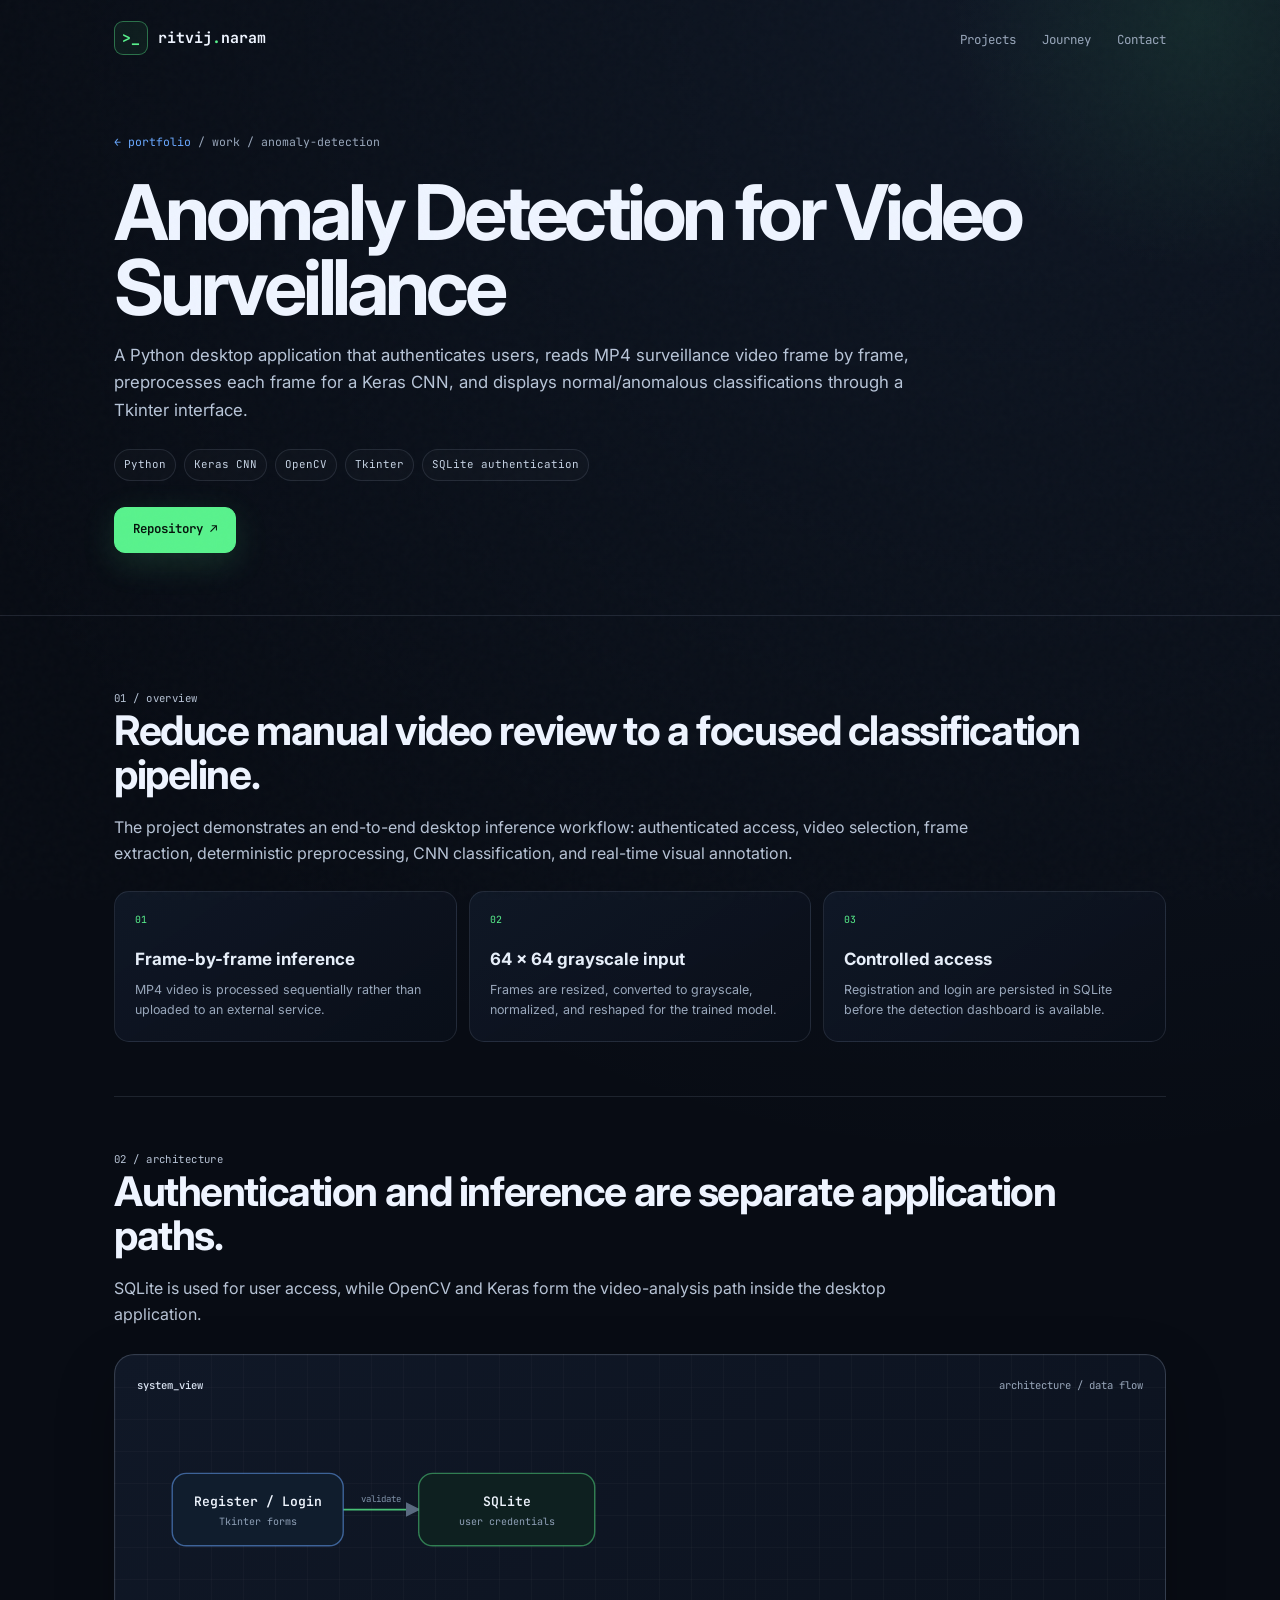
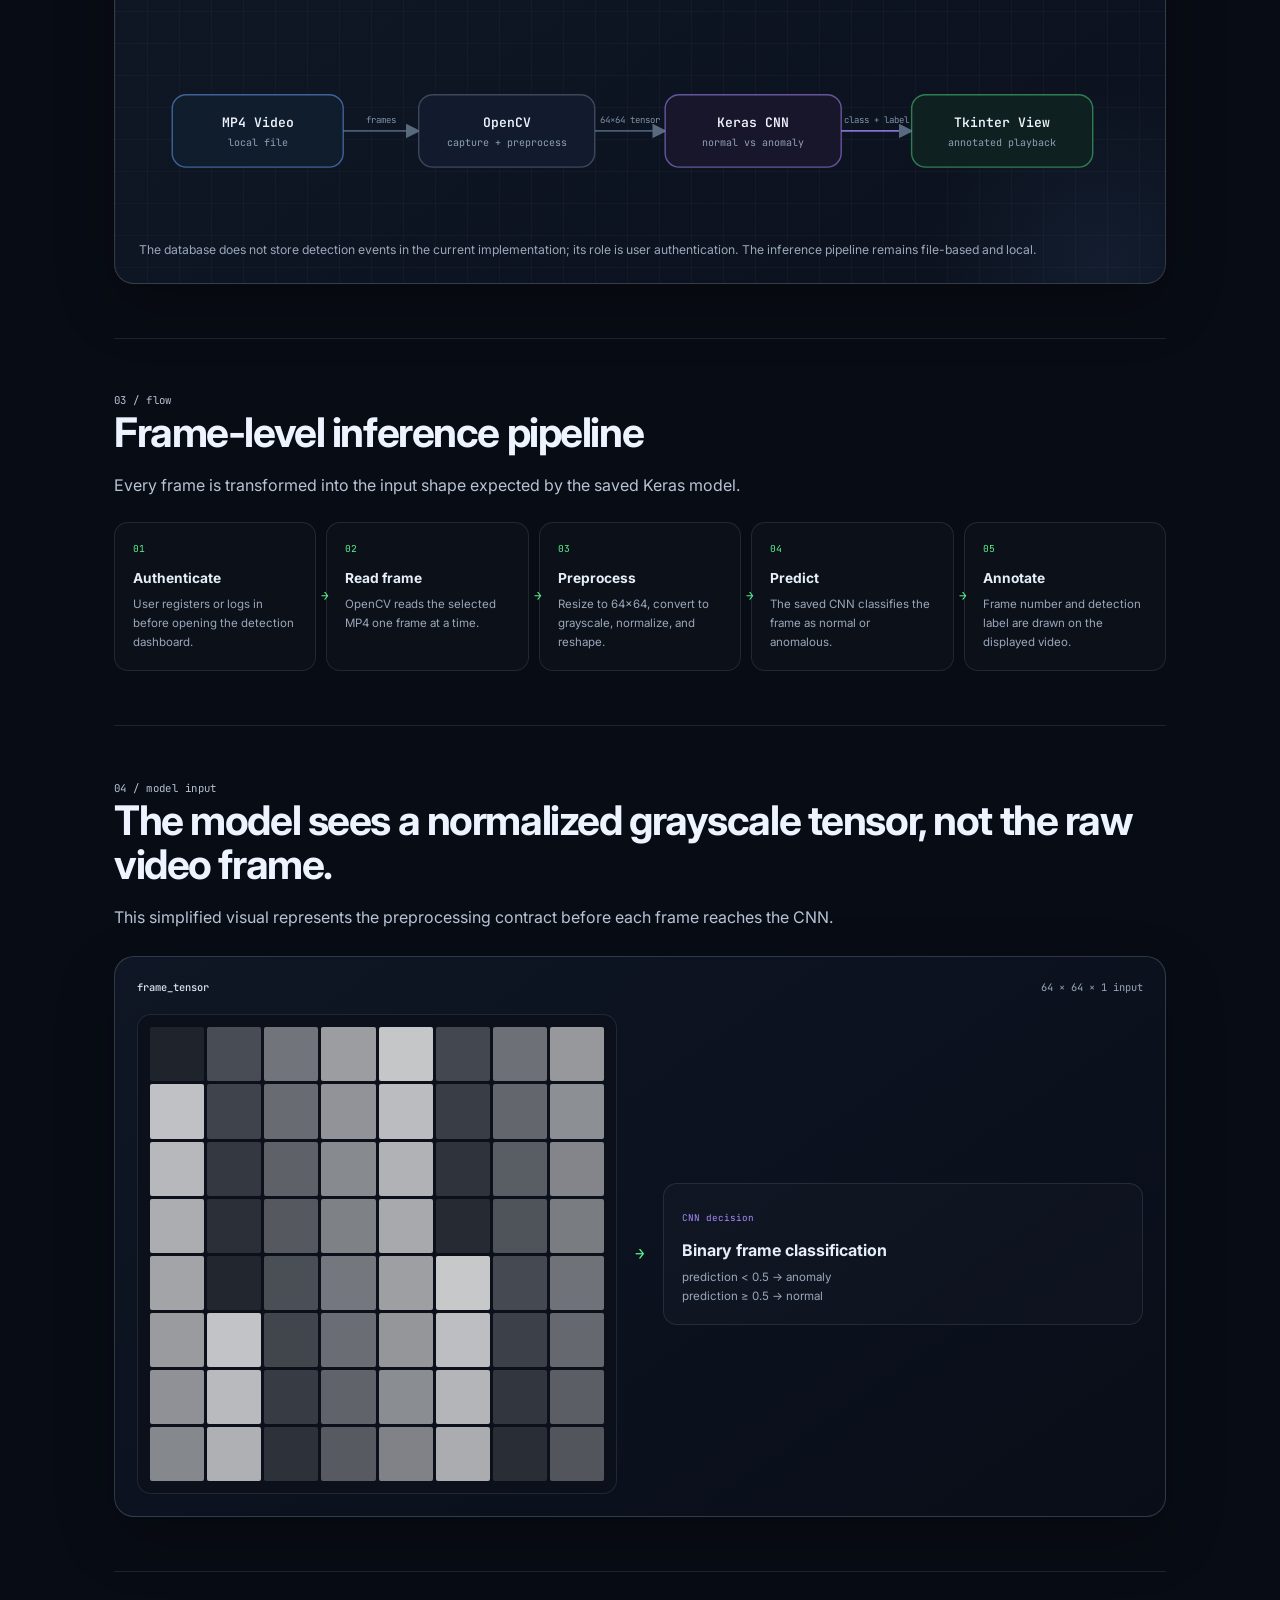
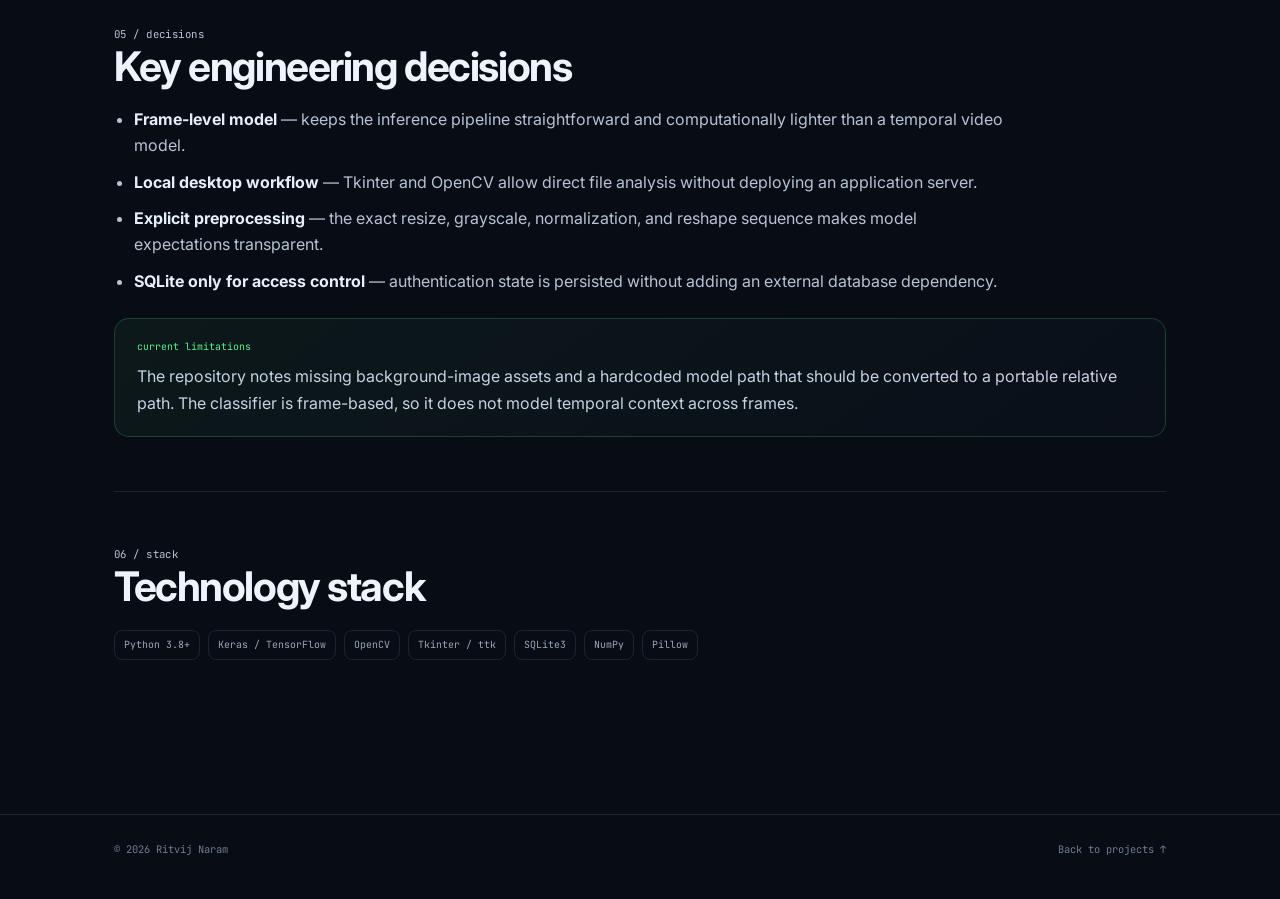
==== commit a26214e6: "Add project-specific visualization to anomaly-detection" ====
--- a/work/anomaly-detection.html
+++ b/work/anomaly-detection.html
@@ -96,14 +96,30 @@
       
 
       <section class="case-section reveal">
-        <p class="case-kicker">04 / decisions</p>
+        <p class="case-kicker">04 / model input</p>
+        <h2>The model sees a normalized grayscale tensor, not the raw video frame.</h2>
+        <p>This simplified visual represents the preprocessing contract before each frame reaches the CNN.</p>
+        <div class="visual-showcase">
+          <div class="visual-showcase-title"><strong>frame_tensor</strong><span>64 × 64 × 1 input</span></div>
+          <div class="tensor-visual">
+            <div class="pixel-grid">
+              <i style="--shade:0.08"></i><i style="--shade:0.25"></i><i style="--shade:0.42"></i><i style="--shade:0.59"></i><i style="--shade:0.76"></i><i style="--shade:0.23"></i><i style="--shade:0.40"></i><i style="--shade:0.57"></i><i style="--shade:0.74"></i><i style="--shade:0.21"></i><i style="--shade:0.38"></i><i style="--shade:0.55"></i><i style="--shade:0.72"></i><i style="--shade:0.19"></i><i style="--shade:0.36"></i><i style="--shade:0.53"></i><i style="--shade:0.70"></i><i style="--shade:0.17"></i><i style="--shade:0.34"></i><i style="--shade:0.51"></i><i style="--shade:0.68"></i><i style="--shade:0.15"></i><i style="--shade:0.32"></i><i style="--shade:0.49"></i><i style="--shade:0.66"></i><i style="--shade:0.13"></i><i style="--shade:0.30"></i><i style="--shade:0.47"></i><i style="--shade:0.64"></i><i style="--shade:0.11"></i><i style="--shade:0.28"></i><i style="--shade:0.45"></i><i style="--shade:0.62"></i><i style="--shade:0.09"></i><i style="--shade:0.26"></i><i style="--shade:0.43"></i><i style="--shade:0.60"></i><i style="--shade:0.77"></i><i style="--shade:0.24"></i><i style="--shade:0.41"></i><i style="--shade:0.58"></i><i style="--shade:0.75"></i><i style="--shade:0.22"></i><i style="--shade:0.39"></i><i style="--shade:0.56"></i><i style="--shade:0.73"></i><i style="--shade:0.20"></i><i style="--shade:0.37"></i><i style="--shade:0.54"></i><i style="--shade:0.71"></i><i style="--shade:0.18"></i><i style="--shade:0.35"></i><i style="--shade:0.52"></i><i style="--shade:0.69"></i><i style="--shade:0.16"></i><i style="--shade:0.33"></i><i style="--shade:0.50"></i><i style="--shade:0.67"></i><i style="--shade:0.14"></i><i style="--shade:0.31"></i><i style="--shade:0.48"></i><i style="--shade:0.65"></i><i style="--shade:0.12"></i><i style="--shade:0.29"></i>
+            </div>
+            <div class="transform-arrow">→</div>
+            <div class="decision-panel"><span>CNN decision</span><strong>Binary frame classification</strong><p>prediction &lt; 0.5 → anomaly<br>prediction ≥ 0.5 → normal</p></div>
+          </div>
+        </div>
+      </section>
+
+      <section class="case-section reveal">
+        <p class="case-kicker">05 / decisions</p>
         <h2>Key engineering decisions</h2>
         <ul><li><strong>Frame-level model</strong> — keeps the inference pipeline straightforward and computationally lighter than a temporal video model.</li><li><strong>Local desktop workflow</strong> — Tkinter and OpenCV allow direct file analysis without deploying an application server.</li><li><strong>Explicit preprocessing</strong> — the exact resize, grayscale, normalization, and reshape sequence makes model expectations transparent.</li><li><strong>SQLite only for access control</strong> — authentication state is persisted without adding an external database dependency.</li></ul>
         <div class="case-callout"><span>current limitations</span><p>The repository notes missing background-image assets and a hardcoded model path that should be converted to a portable relative path. The classifier is frame-based, so it does not model temporal context across frames.</p></div>
       </section>
 
       <section class="case-section reveal">
-        <p class="case-kicker">05 / stack</p>
+        <p class="case-kicker">06 / stack</p>
         <h2>Technology stack</h2>
         <div class="case-tech"><span>Python 3.8+</span><span>Keras / TensorFlow</span><span>OpenCV</span><span>Tkinter / ttk</span><span>SQLite3</span><span>NumPy</span><span>Pillow</span></div>
       </section>
--- a/assets/style.css
+++ b/assets/style.css
@@ -579,6 +579,75 @@
 .project-card.reveal{transform:translate3d(0,34px,0) scale(.982)}
 .project-card.reveal.is-visible{transform:translate3d(0,0,0) scale(1)}
 
+
+/* premium first-load intro */
+.intro-screen{display:none}
+.intro-pending .intro-screen{
+  position:fixed;inset:0;z-index:3000;display:grid;place-items:center;overflow:hidden;
+  background:
+    radial-gradient(circle at 50% 45%,rgba(89,242,141,.09),transparent 24%),
+    radial-gradient(circle at 70% 20%,rgba(105,168,255,.08),transparent 26%),
+    #070b12;
+}
+.intro-active{overflow:hidden}
+.intro-grid{
+  position:absolute;inset:-10%;opacity:.32;
+  background-image:linear-gradient(rgba(255,255,255,.035) 1px,transparent 1px),linear-gradient(90deg,rgba(255,255,255,.035) 1px,transparent 1px);
+  background-size:52px 52px;
+  animation:intro-grid-drift 2s cubic-bezier(.16,1,.3,1) both
+}
+.intro-orbit{position:absolute;border:1px solid rgba(98,231,255,.13);border-radius:50%;animation:intro-orbit 1.8s cubic-bezier(.16,1,.3,1) both}
+.intro-orbit-a{width:420px;height:420px}
+.intro-orbit-b{width:620px;height:620px;border-color:rgba(169,139,255,.09);animation-delay:.08s}
+.intro-content{position:relative;z-index:2;text-align:center;padding:24px;animation:intro-content-in .72s .08s cubic-bezier(.16,1,.3,1) both}
+.intro-overline{
+  display:inline-block;margin-bottom:18px;font-family:var(--mono);font-size:.72rem;letter-spacing:.18em;
+  text-transform:uppercase;color:var(--green)
+}
+.intro-content h1{margin:0;font-size:clamp(3rem,8vw,7.2rem);line-height:.92;letter-spacing:-.06em}
+.intro-role{margin:18px 0 0;font-family:var(--mono);font-size:clamp(.9rem,2vw,1.15rem);color:#d8e4f3}
+.intro-rule{width:min(310px,62vw);height:1px;margin:24px auto 18px;background:rgba(255,255,255,.08);overflow:hidden}
+.intro-rule span{display:block;width:100%;height:100%;background:linear-gradient(90deg,var(--green),var(--cyan),var(--purple));transform-origin:left;animation:intro-rule 1.15s .28s cubic-bezier(.16,1,.3,1) both}
+.intro-subline{margin:0;color:var(--muted);font-size:.82rem}
+.intro-leaving .intro-content{animation:intro-content-out .42s cubic-bezier(.4,0,1,1) both}
+.intro-leaving .intro-screen{animation:intro-screen-out .52s cubic-bezier(.4,0,1,1) both}
+@keyframes intro-content-in{from{opacity:0;transform:translateY(18px) scale(.98);filter:blur(8px)}to{opacity:1;transform:none;filter:blur(0)}}
+@keyframes intro-content-out{to{opacity:0;transform:translateY(-10px) scale(1.01);filter:blur(5px)}}
+@keyframes intro-screen-out{to{opacity:0;visibility:hidden}}
+@keyframes intro-rule{from{transform:scaleX(0)}to{transform:scaleX(1)}}
+@keyframes intro-orbit{from{opacity:0;transform:scale(.72) rotate(-8deg)}to{opacity:1;transform:scale(1) rotate(0)}}
+@keyframes intro-grid-drift{from{transform:scale(1.08);opacity:0}to{transform:scale(1);opacity:.32}}
+
+/* clickable project cards + action dock */
+.project-card[data-case-study]{cursor:pointer;padding-bottom:82px}
+.project-card[data-case-study]:focus-visible{outline:2px solid var(--green);outline-offset:4px}
+.card-open-cue{
+  position:absolute;right:22px;bottom:25px;z-index:2;
+  font-family:var(--mono);font-size:.64rem;color:var(--blue);
+  transition:opacity .22s ease,transform .28s cubic-bezier(.16,1,.3,1)
+}
+.project-card .card-links{
+  position:absolute;left:18px;right:18px;bottom:16px;z-index:4;
+  margin:0;padding:10px 12px;border:1px solid rgba(148,163,184,.2);border-radius:12px;
+  background:rgba(8,12,20,.88);backdrop-filter:blur(16px);
+  box-shadow:0 14px 36px rgba(0,0,0,.28)
+}
+.project-card .card-links a{
+  display:inline-flex;align-items:center;min-height:31px;padding:5px 8px;border-radius:7px;
+  transition:background .2s ease,color .2s ease
+}
+.project-card .card-links a:hover{background:rgba(105,168,255,.1);color:#dce9ff}
+@media (hover:hover) and (pointer:fine){
+  .project-card .card-links{opacity:0;transform:translateY(10px);pointer-events:none;transition:opacity .24s ease,transform .32s cubic-bezier(.16,1,.3,1)}
+  .project-card:hover .card-links,.project-card:focus-within .card-links,.project-card:focus .card-links{opacity:1;transform:none;pointer-events:auto}
+  .project-card:hover .card-open-cue,.project-card:focus-within .card-open-cue,.project-card:focus .card-open-cue{opacity:0;transform:translateY(-4px)}
+}
+@media (hover:none){
+  .card-open-cue{display:none}
+  .project-card .card-links{position:relative;left:auto;right:auto;bottom:auto;margin-top:auto}
+  .project-card[data-case-study]{padding-bottom:24px}
+}
+
 /* case studies */
 .case-page{background:radial-gradient(circle at 80% 0%,rgba(105,168,255,.07),transparent 28%),var(--bg)}
 .case-hero{
@@ -726,6 +795,111 @@
 .case-tech span{
   padding:6px 9px;border:1px solid var(--line);border-radius:8px;
   font-family:var(--mono);font-size:.62rem;color:var(--muted)
+}
+
+
+/* project-specific third visualizations */
+.visual-showcase{
+  margin-top:26px;padding:22px;border:1px solid var(--line-strong);border-radius:20px;
+  background:linear-gradient(145deg,rgba(16,24,39,.9),rgba(9,14,24,.96));
+  box-shadow:0 22px 60px rgba(0,0,0,.22)
+}
+.visual-showcase-title{
+  display:flex;justify-content:space-between;gap:16px;align-items:center;margin-bottom:18px;
+  font-family:var(--mono);font-size:.65rem;color:var(--muted)
+}
+.visual-showcase-title strong{color:#dce7f6;font-weight:500}
+.mini-window{
+  overflow:hidden;border:1px solid var(--line);border-radius:16px;background:#0b1220
+}
+.mini-window-bar{display:flex;align-items:center;gap:6px;padding:10px 12px;border-bottom:1px solid var(--line);background:rgba(255,255,255,.018)}
+.mini-window-bar i{width:7px;height:7px;border-radius:50%;background:var(--muted-2)}
+.mini-window-bar span{margin-left:8px;font-family:var(--mono);font-size:.61rem;color:var(--muted)}
+.mini-window-body{padding:18px}
+.ui-grid{display:grid;grid-template-columns:repeat(3,minmax(0,1fr));gap:10px}
+.ui-card{padding:14px;border:1px solid var(--line);border-radius:12px;background:rgba(255,255,255,.018)}
+.ui-card span{display:block;font-family:var(--mono);font-size:.58rem;color:var(--green);margin-bottom:7px}
+.ui-card strong{display:block;font-size:.83rem}
+.ui-card p{margin:5px 0 0;color:var(--muted);font-size:.7rem;line-height:1.45}
+.phone-shell{
+  width:min(340px,100%);margin:0 auto;padding:11px;border:1px solid rgba(148,163,184,.3);
+  border-radius:30px;background:#070b12;box-shadow:0 18px 45px rgba(0,0,0,.32)
+}
+.phone-screen{overflow:hidden;min-height:500px;border-radius:22px;background:linear-gradient(180deg,#101a2b,#0d1320)}
+.phone-top{padding:14px 16px;border-bottom:1px solid var(--line);font-family:var(--mono);font-size:.62rem;color:#b9c7d8}
+.scan-preview{
+  height:210px;margin:14px;border:1px dashed rgba(89,242,141,.28);border-radius:16px;display:grid;place-items:center;
+  background:radial-gradient(circle,rgba(89,242,141,.08),transparent 58%)
+}
+.scan-preview svg{width:76px;height:76px;stroke:var(--green);fill:none;stroke-width:1.3}
+.result-stack{display:grid;gap:9px;padding:0 14px 16px}
+.result-block{padding:12px;border:1px solid var(--line);border-radius:11px;background:rgba(255,255,255,.02)}
+.result-block span{display:block;font-family:var(--mono);font-size:.56rem;color:var(--green);margin-bottom:5px}
+.result-block strong{font-size:.78rem}
+.rule-grid{display:grid;grid-template-columns:repeat(3,minmax(0,1fr));gap:12px}
+.rule-card{padding:20px;border:1px solid var(--line);border-radius:15px;background:rgba(255,255,255,.018);text-align:center}
+.rule-card .rule-symbol{display:grid;place-items:center;width:50px;height:50px;margin:0 auto 14px;border-radius:14px;background:rgba(89,242,141,.07);font-family:var(--mono);font-size:1rem;color:var(--green)}
+.rule-card h3{margin:0 0 6px;font-size:.9rem}
+.rule-card p{margin:0;color:var(--muted);font-size:.72rem}
+.schema-grid{display:grid;grid-template-columns:repeat(2,minmax(0,1fr));gap:10px}
+.schema-field{padding:14px 15px;border:1px solid var(--line);border-radius:12px;background:rgba(255,255,255,.017)}
+.schema-field span{font-family:var(--mono);font-size:.57rem;color:var(--purple)}
+.schema-field strong{display:block;margin-top:6px;font-size:.82rem}
+.tool-map{display:grid;grid-template-columns:repeat(3,minmax(0,1fr));gap:12px;align-items:stretch}
+.tool-node{padding:18px;border:1px solid var(--line);border-radius:14px;text-align:center;background:rgba(255,255,255,.018)}
+.tool-node.center{border-color:rgba(169,139,255,.4);background:rgba(169,139,255,.06)}
+.tool-node span{font-family:var(--mono);font-size:.58rem;color:var(--cyan)}
+.tool-node strong{display:block;margin-top:7px;font-size:.84rem}
+.chapter-lanes{display:grid;grid-template-columns:repeat(3,minmax(0,1fr));gap:12px}
+.chapter-lane{padding:18px;border:1px solid var(--line);border-radius:14px;background:rgba(255,255,255,.018)}
+.chapter-lane>span{font-family:var(--mono);font-size:.6rem;color:var(--green)}
+.chapter-lane h3{margin:8px 0 12px;font-size:.9rem}
+.chapter-chips{display:flex;flex-wrap:wrap;gap:6px}
+.chapter-chips span{padding:5px 7px;border:1px solid var(--line);border-radius:7px;font-family:var(--mono);font-size:.55rem;color:var(--muted)}
+.role-matrix{width:100%;border-collapse:separate;border-spacing:0;overflow:hidden;border:1px solid var(--line);border-radius:14px}
+.role-matrix th,.role-matrix td{padding:12px 14px;border-right:1px solid var(--line);border-bottom:1px solid var(--line);text-align:left;font-size:.74rem}
+.role-matrix th{font-family:var(--mono);font-size:.61rem;color:var(--green);background:rgba(255,255,255,.025)}
+.role-matrix td{color:#b7c4d6}
+.role-matrix tr:last-child td{border-bottom:0}.role-matrix th:last-child,.role-matrix td:last-child{border-right:0}
+.check{color:var(--green);font-family:var(--mono)}
+.prediction-demo{display:grid;grid-template-columns:180px 1fr;gap:20px;align-items:center}
+.prediction-placeholder{aspect-ratio:1;border:1px solid var(--line);border-radius:15px;display:grid;place-items:center;background:radial-gradient(circle,rgba(105,168,255,.1),transparent 58%)}
+.prediction-placeholder svg{width:72px;height:72px;fill:none;stroke:var(--blue);stroke-width:1.4}
+.prediction-bars{display:grid;gap:13px}
+.prediction-row{display:grid;grid-template-columns:64px 1fr;gap:10px;align-items:center}
+.prediction-row span{font-family:var(--mono);font-size:.62rem;color:var(--muted)}
+.prediction-track{height:12px;border-radius:999px;background:rgba(255,255,255,.055);overflow:hidden}
+.prediction-track i{display:block;height:100%;width:var(--w);border-radius:inherit;background:linear-gradient(90deg,var(--blue),var(--cyan))}
+.flashcard-transform{display:grid;grid-template-columns:1fr auto 1fr;gap:14px;align-items:center}
+.source-card,.flash-card{padding:18px;border:1px solid var(--line);border-radius:15px;background:rgba(255,255,255,.018)}
+.source-card span,.flash-card span{display:block;font-family:var(--mono);font-size:.58rem;color:var(--green);margin-bottom:9px}
+.source-card p,.flash-card p{margin:0;color:#c3cede;font-size:.78rem}
+.transform-arrow{font-family:var(--mono);color:var(--green)}
+.tensor-visual{display:grid;grid-template-columns:1fr auto 1fr;gap:18px;align-items:center}
+.pixel-grid{display:grid;grid-template-columns:repeat(8,1fr);gap:3px;padding:12px;border:1px solid var(--line);border-radius:14px;background:#0b101a}
+.pixel-grid i{aspect-ratio:1;border-radius:2px;background:rgba(255,255,255,var(--shade,.12))}
+.decision-panel{padding:18px;border:1px solid var(--line);border-radius:14px;background:rgba(255,255,255,.018)}
+.decision-panel span{font-family:var(--mono);font-size:.58rem;color:var(--purple)}
+.decision-panel strong{display:block;margin:8px 0 5px}
+.decision-panel p{margin:0;color:var(--muted);font-size:.72rem}
+.retrieval-board{display:grid;grid-template-columns:.9fr 1.1fr;gap:16px}
+.chunk-stack{display:grid;gap:8px}
+.chunk{padding:13px;border:1px solid var(--line);border-radius:11px;background:rgba(255,255,255,.018)}
+.chunk span{font-family:var(--mono);font-size:.56rem;color:var(--green)}
+.chunk p{margin:5px 0 0;color:var(--muted);font-size:.7rem}
+.answer-box{padding:18px;border:1px solid rgba(169,139,255,.28);border-radius:14px;background:rgba(169,139,255,.04)}
+.answer-box span{font-family:var(--mono);font-size:.58rem;color:var(--purple)}
+.answer-box p{margin:9px 0 0;color:#c8d3e3;font-size:.76rem}
+.task-map{display:grid;grid-template-columns:repeat(5,minmax(0,1fr));gap:9px}
+.task-pill{padding:15px 10px;border:1px solid var(--line);border-radius:13px;text-align:center;background:rgba(255,255,255,.018)}
+.task-pill span{display:block;font-family:var(--mono);font-size:.55rem;color:var(--green)}
+.task-pill strong{display:block;margin-top:8px;font-size:.78rem}
+@media(max-width:760px){
+  .ui-grid,.rule-grid,.tool-map,.chapter-lanes,.task-map{grid-template-columns:1fr}
+  .schema-grid{grid-template-columns:1fr}
+  .prediction-demo,.flashcard-transform,.tensor-visual,.retrieval-board{grid-template-columns:1fr}
+  .transform-arrow{text-align:center;transform:rotate(90deg)}
+  .role-matrix{display:block;overflow-x:auto}
 }
 
 /* responsive */
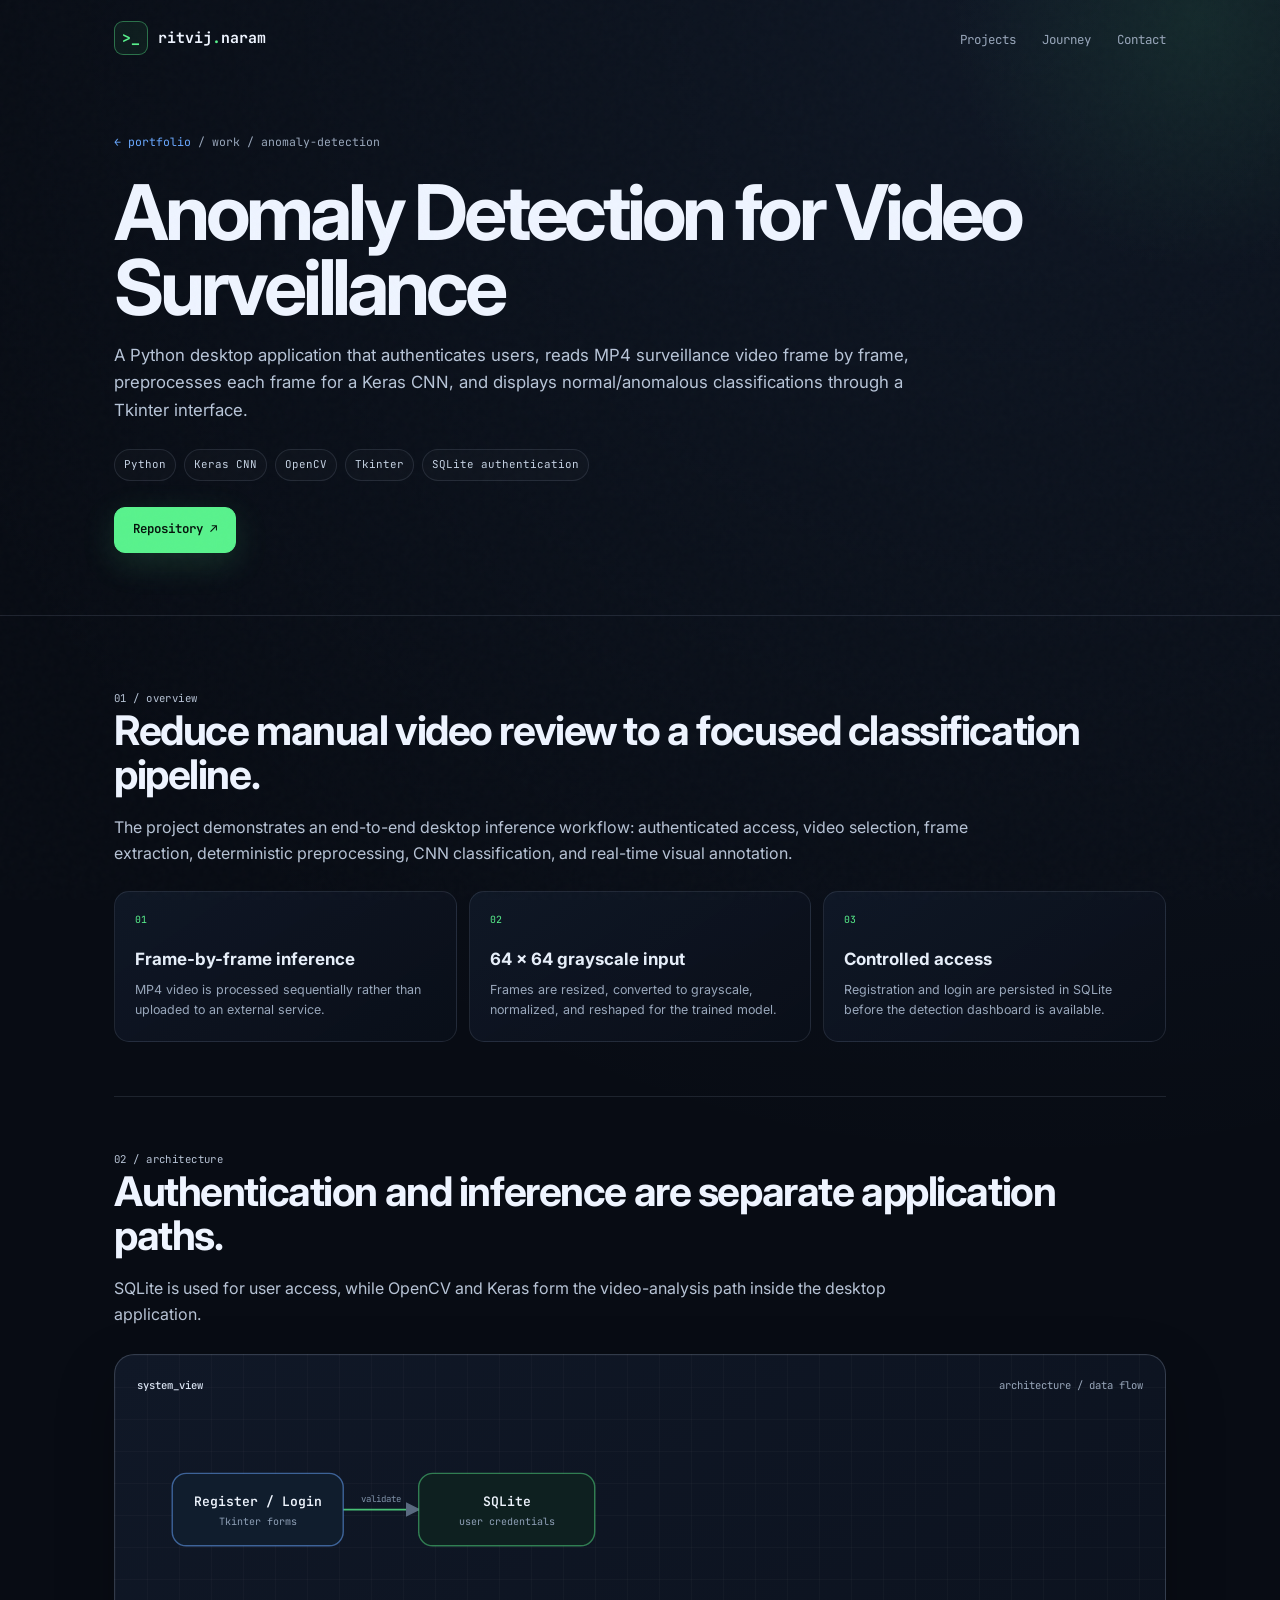
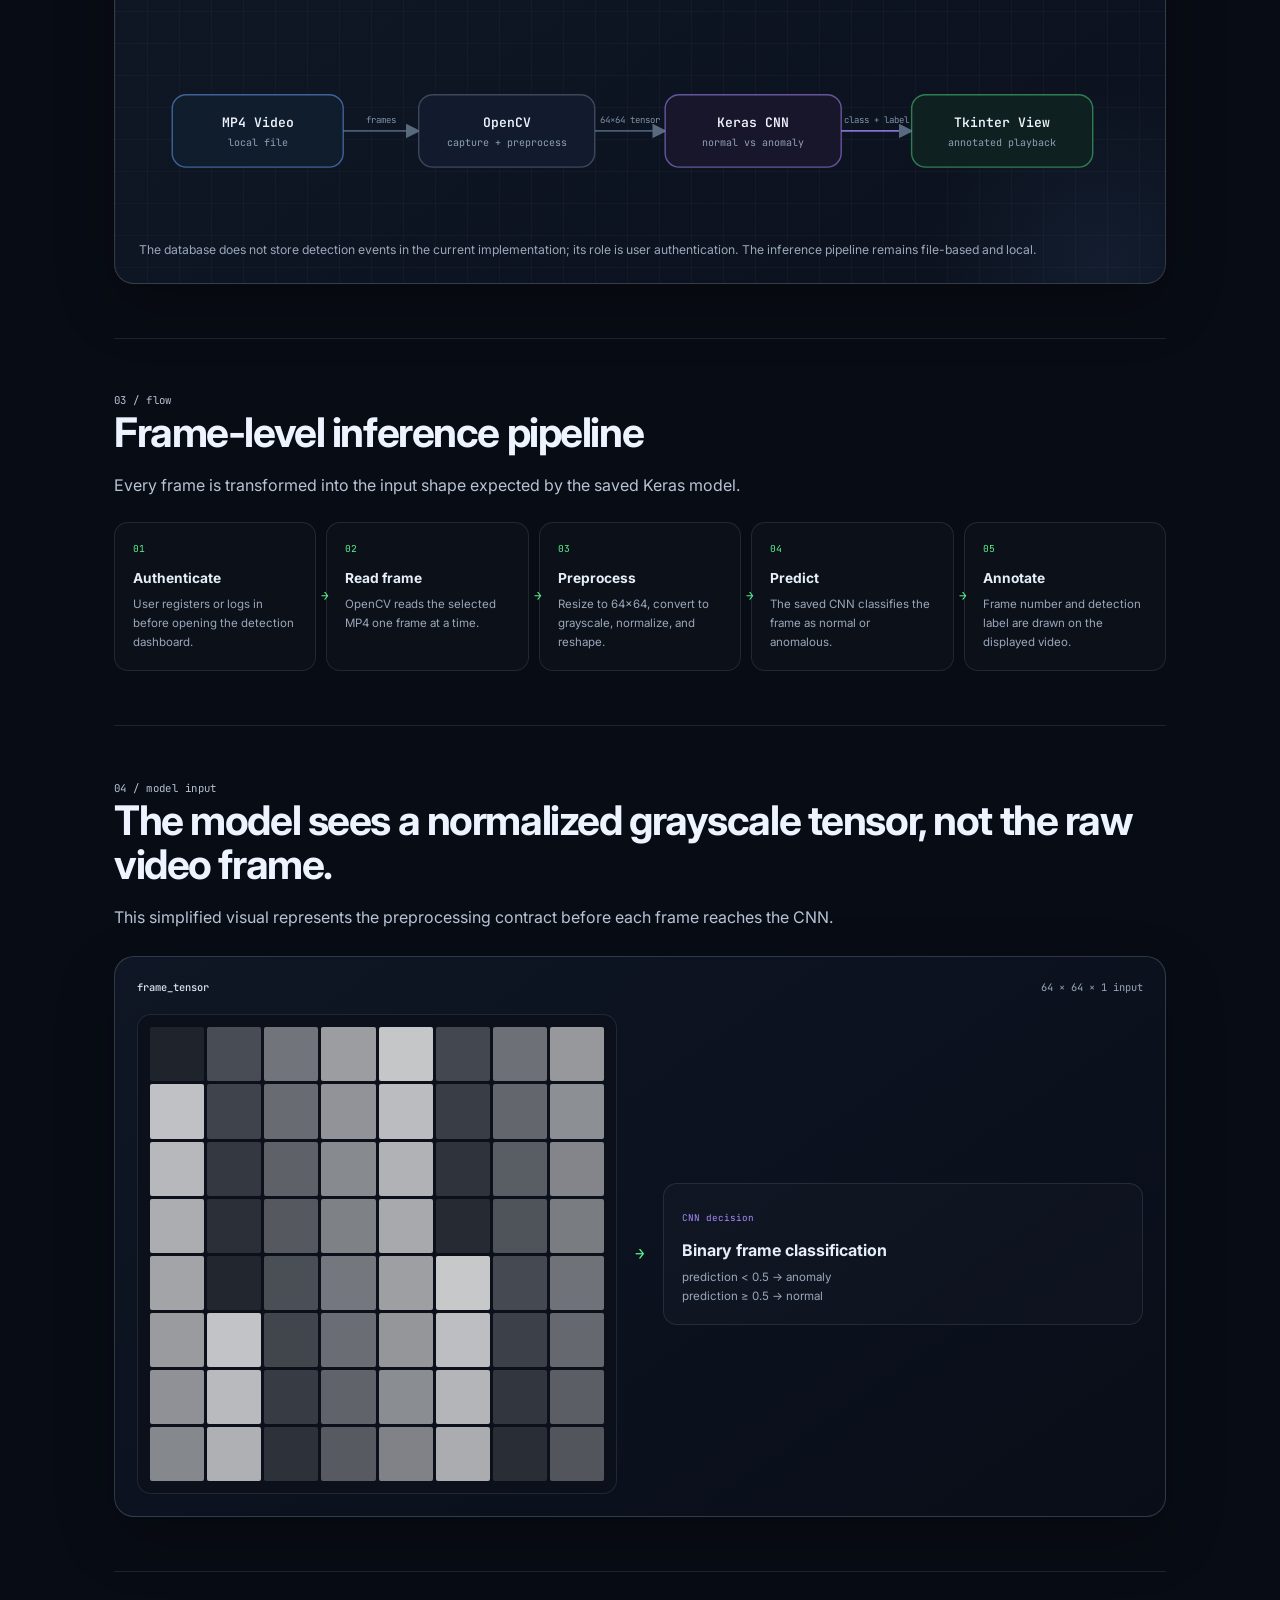
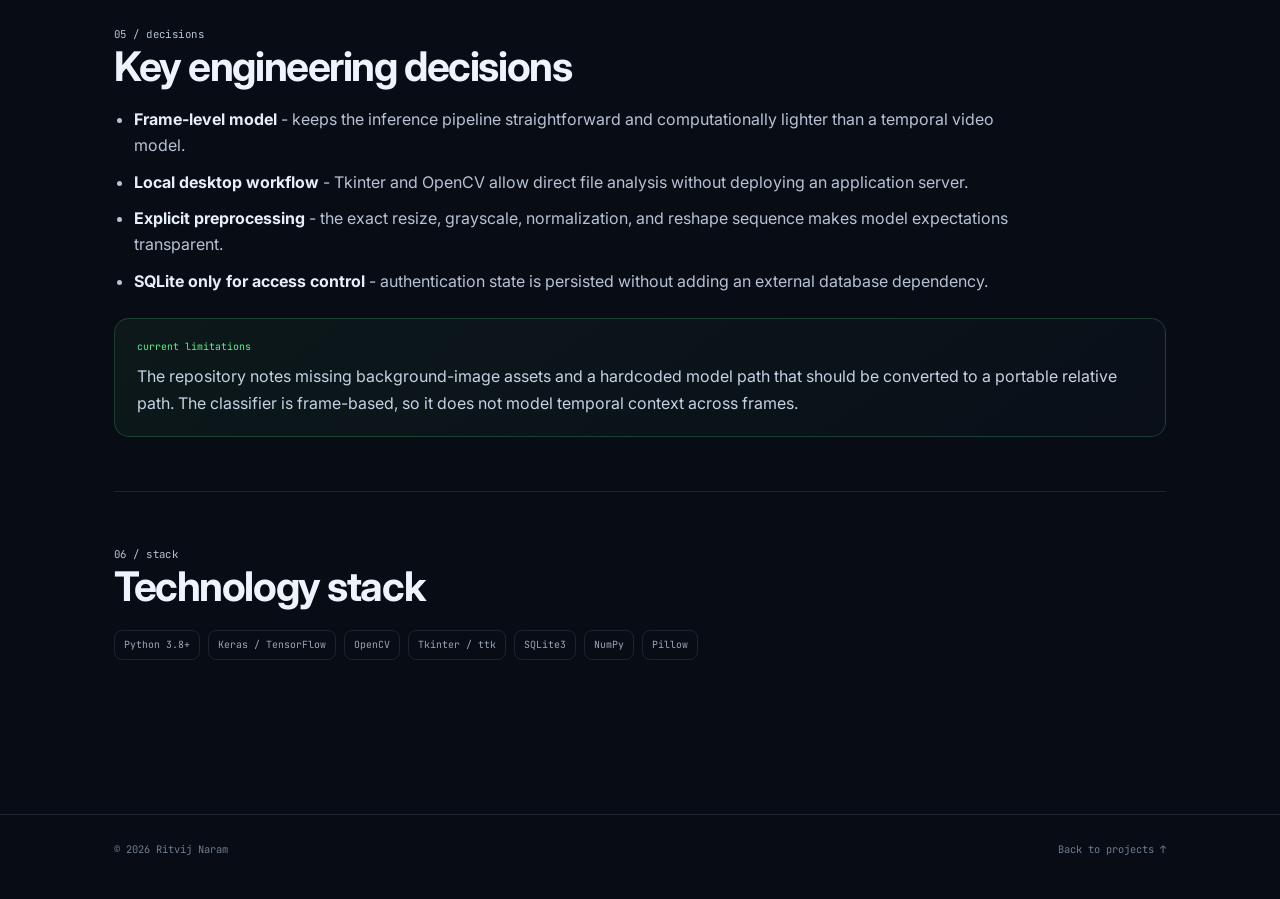
==== commit b774a9d9: "Normalize dash style in work/anomaly-detection.html" ====
--- a/work/anomaly-detection.html
+++ b/work/anomaly-detection.html
@@ -3,7 +3,7 @@
 <head>
   <meta charset="UTF-8">
   <meta name="viewport" content="width=device-width, initial-scale=1.0">
-  <title>Anomaly Detection for Video Surveillance — Case Study — Ritvij Naram</title>
+  <title>Anomaly Detection for Video Surveillance - Case Study - Ritvij Naram</title>
   <meta name="description" content="Architecture case study for a Python desktop video anomaly detection application using OpenCV, Keras, Tkinter, and SQLite authentication.">
   <meta name="theme-color" content="#080c14">
   <link rel="preconnect" href="https://fonts.googleapis.com">
@@ -114,7 +114,7 @@
       <section class="case-section reveal">
         <p class="case-kicker">05 / decisions</p>
         <h2>Key engineering decisions</h2>
-        <ul><li><strong>Frame-level model</strong> — keeps the inference pipeline straightforward and computationally lighter than a temporal video model.</li><li><strong>Local desktop workflow</strong> — Tkinter and OpenCV allow direct file analysis without deploying an application server.</li><li><strong>Explicit preprocessing</strong> — the exact resize, grayscale, normalization, and reshape sequence makes model expectations transparent.</li><li><strong>SQLite only for access control</strong> — authentication state is persisted without adding an external database dependency.</li></ul>
+        <ul><li><strong>Frame-level model</strong> - keeps the inference pipeline straightforward and computationally lighter than a temporal video model.</li><li><strong>Local desktop workflow</strong> - Tkinter and OpenCV allow direct file analysis without deploying an application server.</li><li><strong>Explicit preprocessing</strong> - the exact resize, grayscale, normalization, and reshape sequence makes model expectations transparent.</li><li><strong>SQLite only for access control</strong> - authentication state is persisted without adding an external database dependency.</li></ul>
         <div class="case-callout"><span>current limitations</span><p>The repository notes missing background-image assets and a hardcoded model path that should be converted to a portable relative path. The classifier is frame-based, so it does not model temporal context across frames.</p></div>
       </section>
 
--- a/assets/style.css
+++ b/assets/style.css
@@ -902,6 +902,64 @@
   .role-matrix{display:block;overflow-x:auto}
 }
 
+/* real product screenshot galleries */
+.real-product-showcase{padding:24px}
+.real-app-gallery{
+  display:grid;grid-template-columns:repeat(3,minmax(0,1fr));gap:18px;align-items:start
+}
+.app-shot{margin:0;min-width:0}
+.app-shot>a{display:block;border-radius:22px}
+.app-shot-frame{
+  position:relative;overflow:hidden;padding:8px;border:1px solid rgba(148,163,184,.28);
+  border-radius:24px;background:linear-gradient(145deg,#111927,#080d15);
+  box-shadow:0 18px 50px rgba(0,0,0,.32);
+  transition:transform .32s cubic-bezier(.16,1,.3,1),border-color .25s ease,box-shadow .32s ease
+}
+.app-shot-frame::before{
+  content:"";position:absolute;inset:0;pointer-events:none;z-index:1;
+  background:linear-gradient(145deg,rgba(255,255,255,.06),transparent 24%,transparent 72%,rgba(89,242,141,.035))
+}
+.app-shot img{
+  position:relative;z-index:0;display:block;width:100%;height:auto;max-height:700px;
+  object-fit:contain;border-radius:17px;background:#05080d
+}
+.app-shot-results img{max-height:760px}
+.app-shot>a:hover .app-shot-frame{
+  transform:translateY(-5px);border-color:rgba(89,242,141,.34);
+  box-shadow:0 24px 64px rgba(0,0,0,.4),0 0 0 1px rgba(89,242,141,.05)
+}
+.app-shot figcaption{padding:15px 5px 0}
+.app-shot figcaption span{
+  display:block;margin-bottom:6px;font-family:var(--mono);font-size:.58rem;color:var(--green)
+}
+.app-shot figcaption strong{display:block;font-size:.88rem;color:#e5edf8}
+.app-shot figcaption p{margin:5px 0 0;color:var(--muted);font-size:.72rem;line-height:1.5}
+.product-proof-note{
+  margin:24px 0 0;padding:16px 18px;border:1px solid rgba(89,242,141,.16);border-radius:13px;
+  background:rgba(89,242,141,.035);color:#b9c7d8;font-size:.76rem
+}
+.product-proof-note span{
+  display:block;margin-bottom:7px;font-family:var(--mono);font-size:.58rem;color:var(--green)
+}
+.result-crop-stack{
+  display:grid;gap:4px;padding:8px;background:#f4f7f2
+}
+.result-crop-stack img{
+  display:block;width:min(100%,260px);height:auto;max-height:none!important;margin:0 auto;
+  border-radius:10px;background:#f4f7f2
+}
+.result-crop-stack::before{display:none}
+@media(max-width:980px){
+  .real-app-gallery{grid-template-columns:repeat(2,minmax(0,1fr))}
+  .app-shot-results{grid-column:1/-1;max-width:420px;justify-self:center;width:100%}
+}
+@media(max-width:620px){
+  .real-product-showcase{padding:16px}
+  .real-app-gallery{grid-template-columns:1fr}
+  .app-shot-results{grid-column:auto;max-width:none}
+  .app-shot img,.app-shot-results img{max-height:none}
+}
+
 /* responsive */
 @media (max-width:980px){
   .hero-layout{grid-template-columns:1fr;gap:46px}
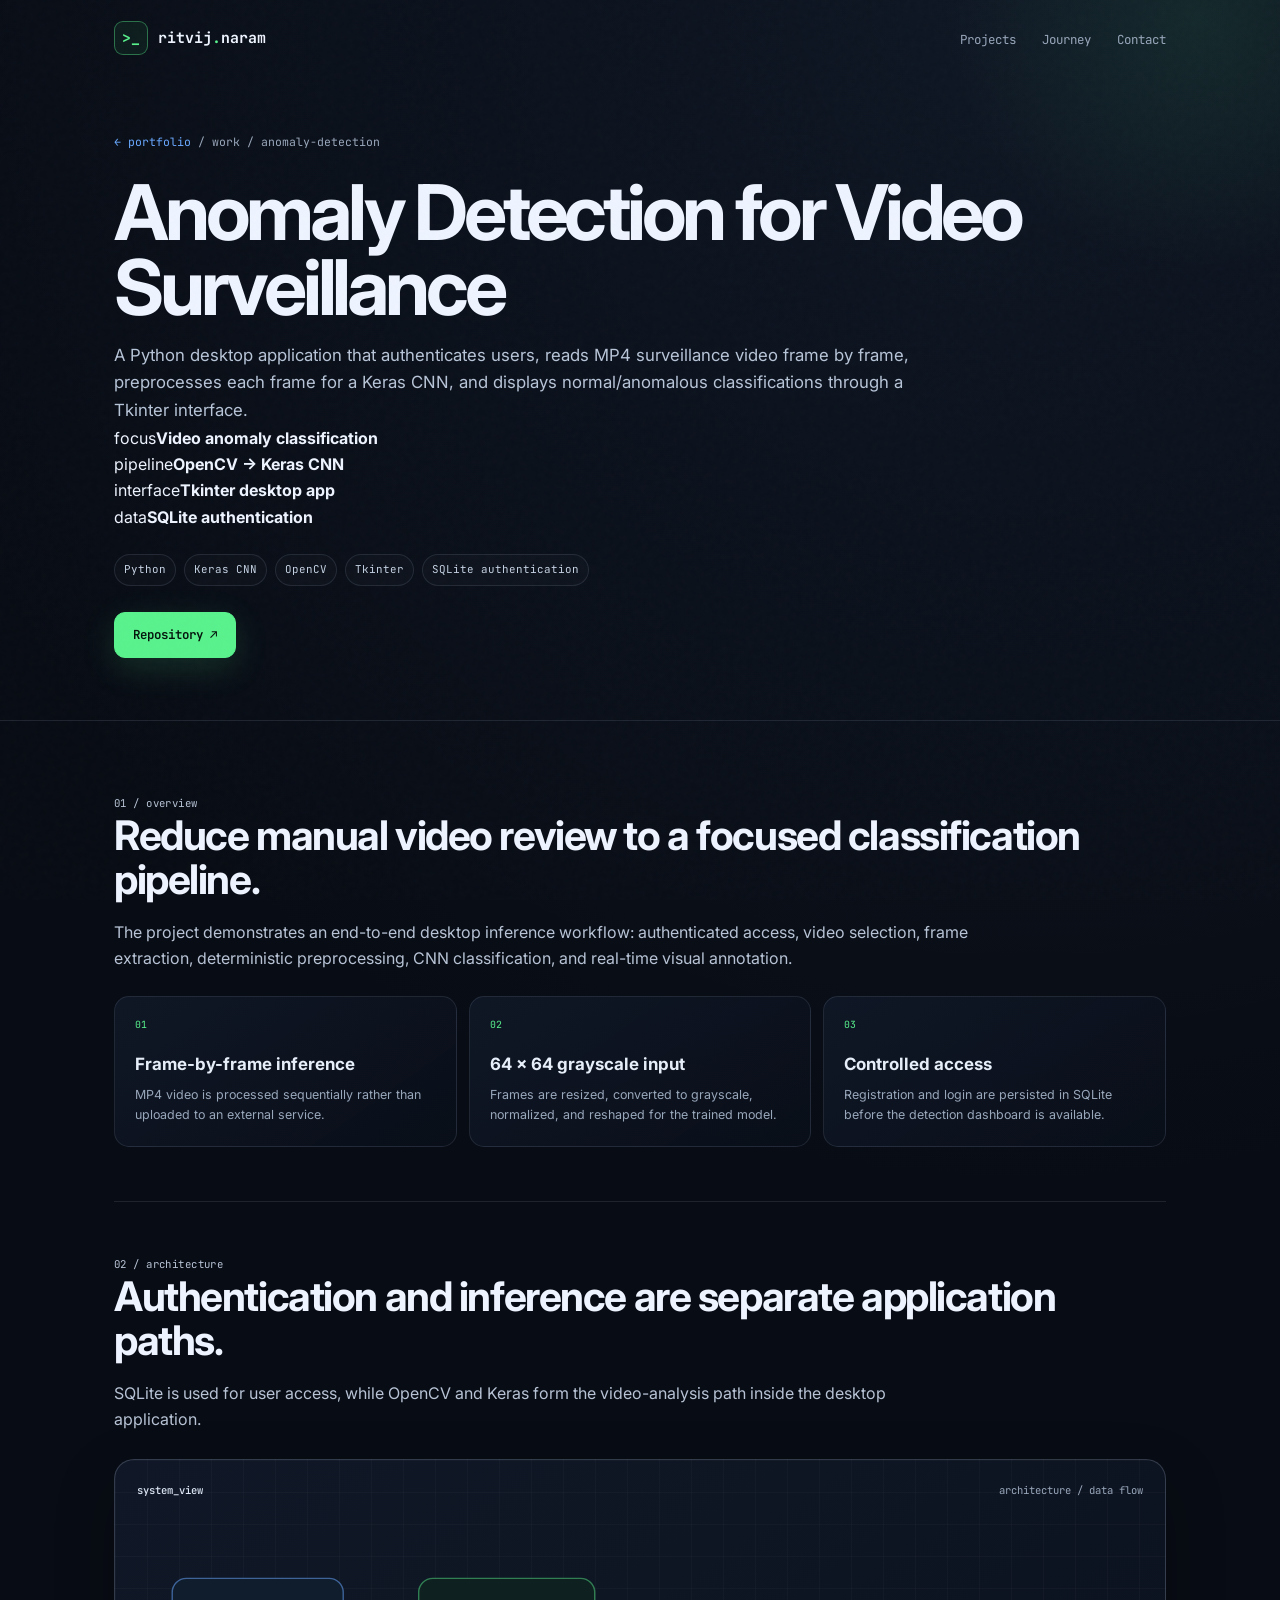
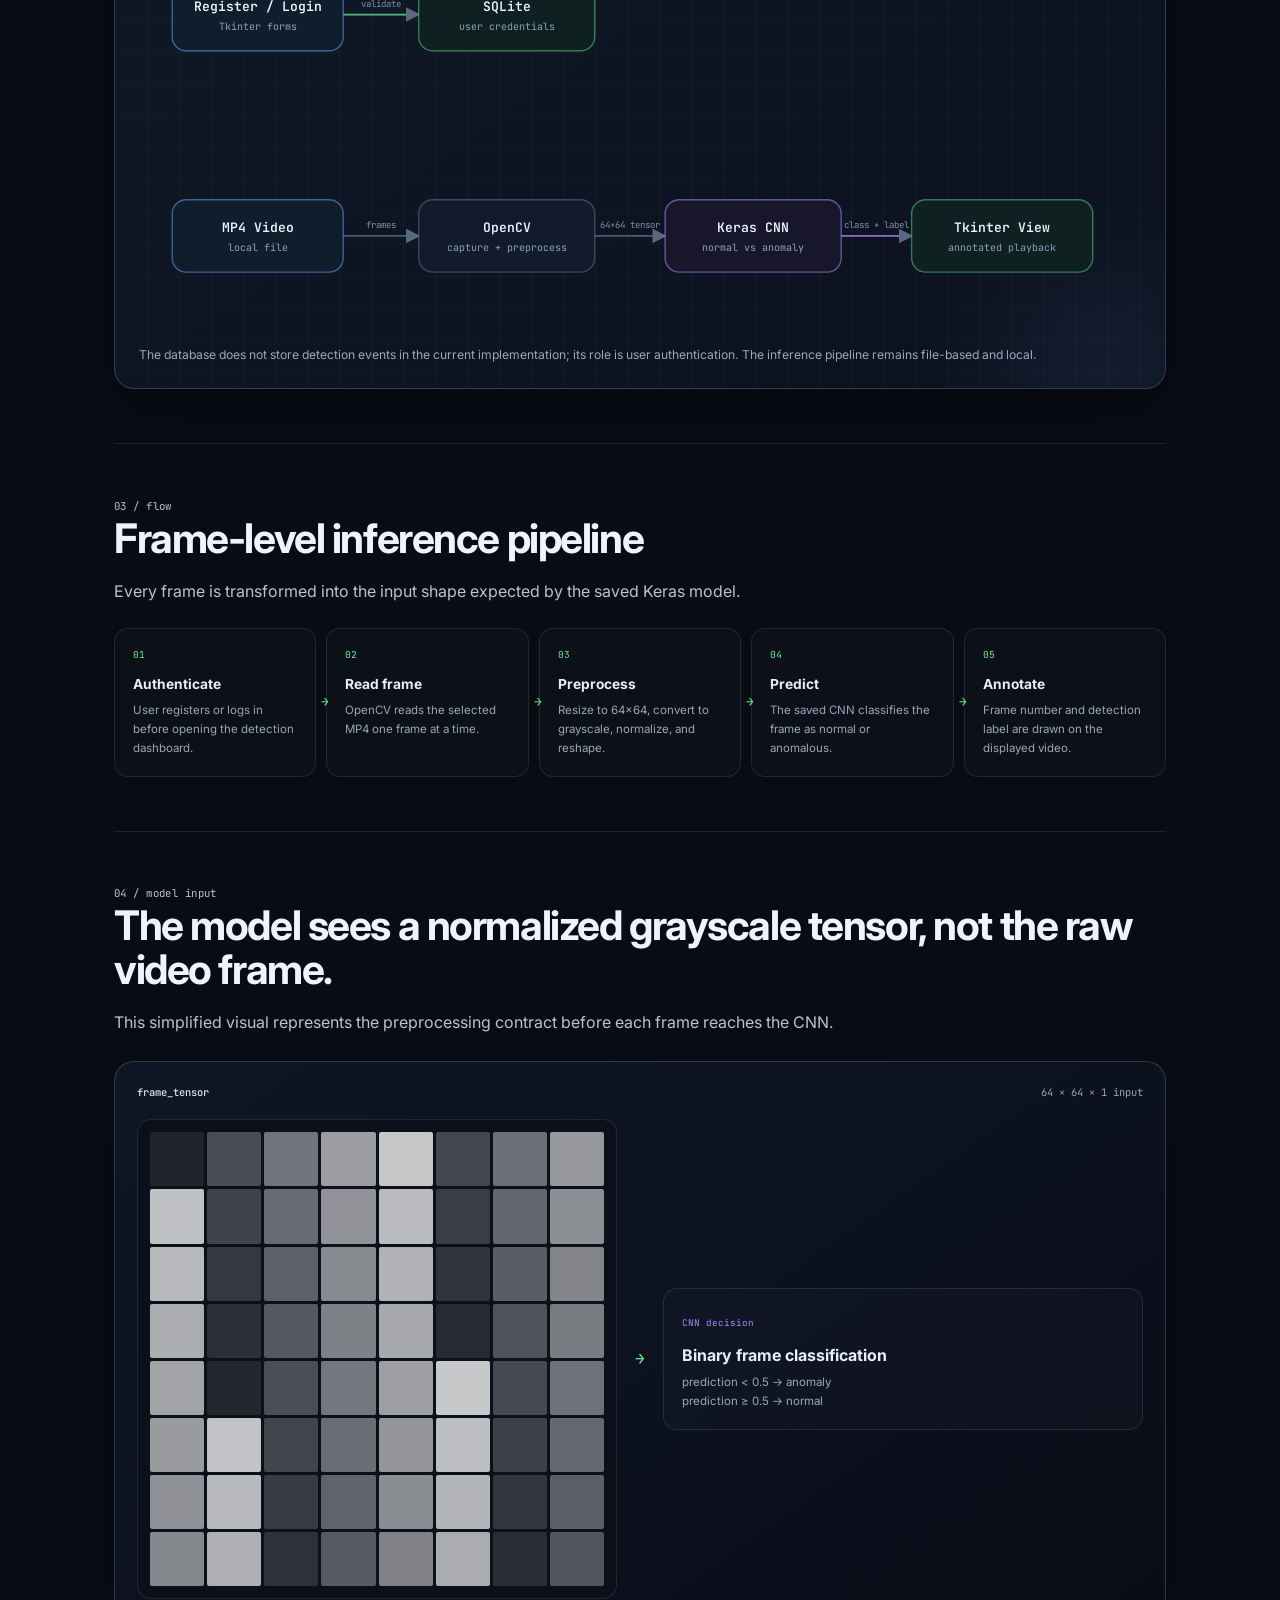
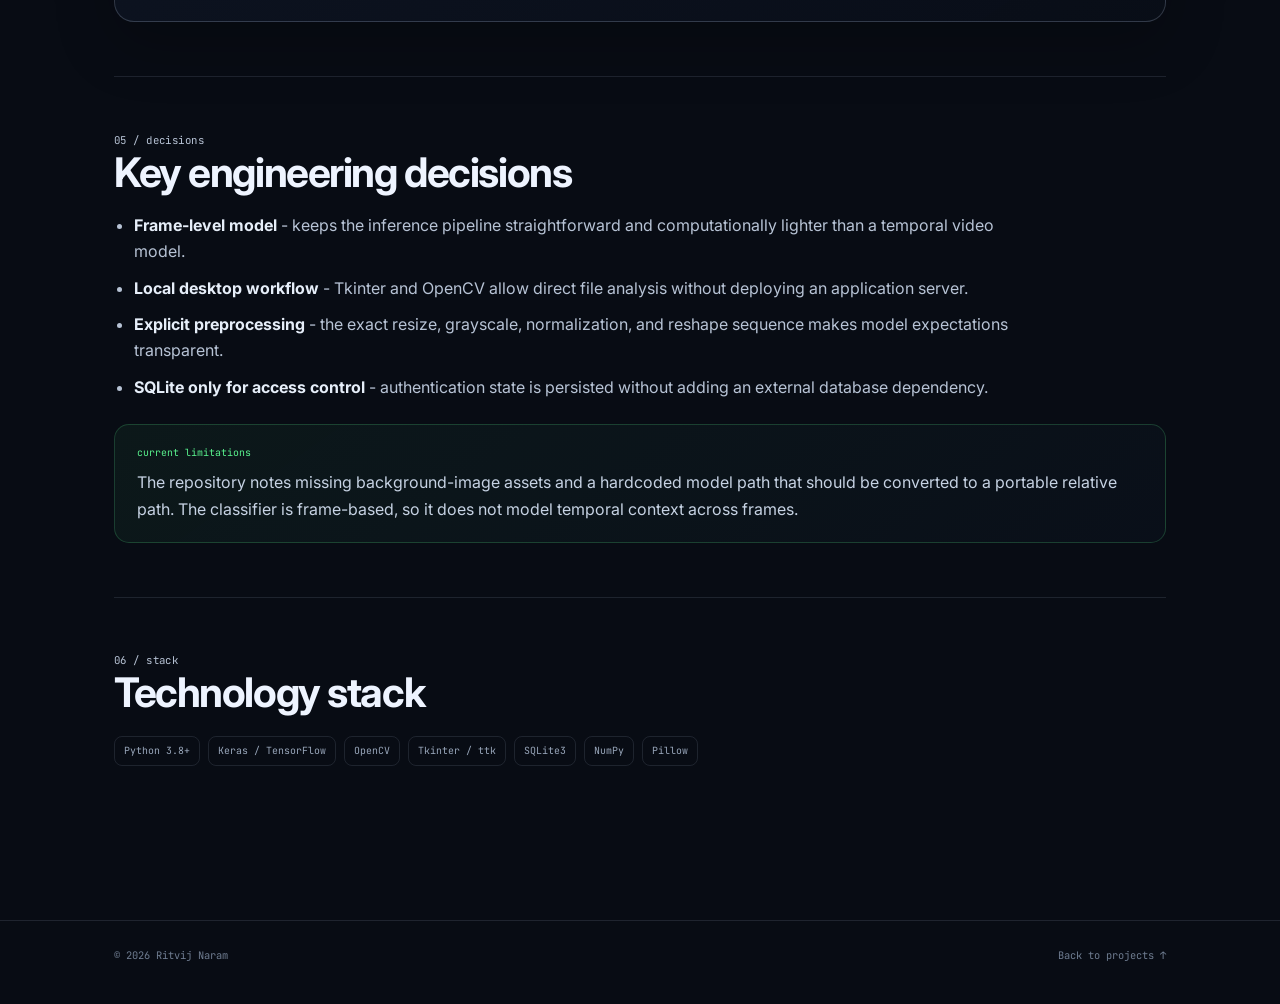
==== commit 84903aa2: "Add recruiter-friendly project snapshot to anomaly-detection" ====
--- a/work/anomaly-detection.html
+++ b/work/anomaly-detection.html
@@ -33,6 +33,12 @@
       <div class="case-back"><a href="../index.html#projects">← portfolio</a> / work / anomaly-detection</div>
       <h1>Anomaly Detection for Video Surveillance</h1>
       <p class="case-lede">A Python desktop application that authenticates users, reads MP4 surveillance video frame by frame, preprocesses each frame for a Keras CNN, and displays normal/anomalous classifications through a Tkinter interface.</p>
+      <div class="case-snapshot" aria-label="Project snapshot">
+        <div class="case-snapshot-item"><span>focus</span><strong>Video anomaly classification</strong></div>
+        <div class="case-snapshot-item"><span>pipeline</span><strong>OpenCV → Keras CNN</strong></div>
+        <div class="case-snapshot-item"><span>interface</span><strong>Tkinter desktop app</strong></div>
+        <div class="case-snapshot-item"><span>data</span><strong>SQLite authentication</strong></div>
+      </div>
       <div class="case-meta"><span>Python</span><span>Keras CNN</span><span>OpenCV</span><span>Tkinter</span><span>SQLite authentication</span></div>
       <div class="case-actions"><a class="btn btn-primary" href="https://github.com/naramritvij/Anomaly-Detection-for-Video-Surveillance" target="_blank" rel="noopener">Repository ↗</a></div>
     </div>
--- a/assets/style.css
+++ b/assets/style.css
@@ -35,6 +35,12 @@
   overflow-x:hidden;
   -webkit-font-smoothing:antialiased;
 }
+.skip-link{
+  position:fixed;left:18px;top:14px;z-index:5000;padding:9px 12px;border:1px solid var(--green);
+  border-radius:8px;background:#08101a;color:var(--text);font-family:var(--mono);font-size:.7rem;
+  transform:translateY(-160%);transition:transform .2s ease
+}
+.skip-link:focus{transform:translateY(0)}
 body.nav-open{overflow:hidden}
 a{color:inherit;text-decoration:none}
 button,input{font:inherit}
@@ -176,14 +182,22 @@
   display:inline-flex;align-items:center;justify-content:center;gap:9px;
   padding:0 18px;border:1px solid var(--line-strong);border-radius:11px;
   background:rgba(255,255,255,.025);
+  position:relative;overflow:hidden;
   font-family:var(--mono);font-size:.78rem;font-weight:600;
-  transition:transform .2s ease,border-color .2s ease,background .2s ease,box-shadow .2s ease
+  transition:translate .18s cubic-bezier(.16,1,.3,1),transform .2s ease,border-color .2s ease,background .2s ease,box-shadow .2s ease
 }
 .btn:hover{transform:translateY(-2px);border-color:rgba(105,168,255,.55);background:rgba(105,168,255,.06)}
 .btn-primary{
   color:#04130b;background:var(--green);border-color:var(--green);
   box-shadow:0 10px 34px rgba(89,242,141,.15)
 }
+.btn-primary::after{
+  content:"";position:absolute;inset:-55%;pointer-events:none;
+  background:linear-gradient(105deg,transparent 40%,rgba(255,255,255,.42) 50%,transparent 60%);
+  transform:translateX(-75%) rotate(8deg);opacity:0;
+  transition:transform .68s cubic-bezier(.16,1,.3,1),opacity .2s ease
+}
+.btn-primary:hover::after{transform:translateX(75%) rotate(8deg);opacity:.72}
 .btn-primary:hover{background:#72f5a0;border-color:#72f5a0;box-shadow:0 14px 40px rgba(89,242,141,.23)}
 .btn-ghost{background:transparent}
 .hero-metrics{
@@ -380,6 +394,12 @@
   box-shadow:0 24px 60px rgba(0,0,0,.25)
 }
 .project-card.featured{border-color:rgba(89,242,141,.22)}
+.project-card.featured:hover{
+  box-shadow:
+    0 24px 70px rgba(0,0,0,.34),
+    0 0 0 1px rgba(89,242,141,.08) inset,
+    0 0 42px rgba(89,242,141,.045)
+}
 .project-card.filtered-out{display:none}
 .card-topline{display:flex;justify-content:space-between;gap:10px;align-items:center}
 .project-index{font-family:var(--mono);font-size:.7rem;color:var(--muted-2)}
@@ -488,15 +508,31 @@
 .repository-note code{font-family:var(--mono);font-size:.77rem;color:#cbd6e8}
 
 /* timeline */
-.timeline{position:relative;max-width:930px;margin-left:auto}
-.timeline::before{
-  content:"";position:absolute;left:8px;top:6px;bottom:8px;width:1px;background:var(--line-strong)
-}
-.timeline-item{position:relative;padding:0 0 42px 45px}
+.timeline{--timeline-progress:0;position:relative;max-width:930px;margin-left:auto}
+.timeline::before,
+.timeline::after{
+  content:"";position:absolute;left:8px;top:6px;bottom:8px;width:1px;z-index:0
+}
+.timeline::before{background:var(--line-strong)}
+.timeline::after{
+  background:linear-gradient(180deg,var(--green),var(--cyan),var(--purple));
+  transform:scaleY(var(--timeline-progress));
+  transform-origin:top;
+  box-shadow:0 0 18px rgba(89,242,141,.24);
+  transition:transform .08s linear
+}
+.timeline-item{position:relative;z-index:1;padding:0 0 42px 45px}
 .timeline-item:last-child{padding-bottom:0}
 .timeline-dot{
   position:absolute;left:1px;top:4px;width:15px;height:15px;border-radius:50%;
-  background:var(--bg);border:2px solid var(--purple)
+  background:var(--bg);border:2px solid var(--purple);
+  transition:border-color .28s ease,background .28s ease,box-shadow .28s ease,transform .28s cubic-bezier(.16,1,.3,1)
+}
+.timeline-item.is-passed .timeline-dot{
+  border-color:var(--green);
+  background:rgba(89,242,141,.13);
+  box-shadow:0 0 0 5px rgba(89,242,141,.055),0 0 20px rgba(89,242,141,.18);
+  transform:scale(1.05)
 }
 .timeline-dot.active{
   border-color:var(--green);
@@ -902,6 +938,92 @@
   .role-matrix{display:block;overflow-x:auto}
 }
 
+/* project evidence galleries */
+.product-evidence,.documentation-evidence{padding:24px}
+.evidence-card{margin:0;min-width:0}
+.evidence-frame{
+  overflow:hidden;border:1px solid rgba(148,163,184,.24);border-radius:18px;
+  background:linear-gradient(145deg,#101827,#080d15);
+  box-shadow:0 18px 50px rgba(0,0,0,.28)
+}
+.evidence-frame img{display:block;width:100%;height:auto}
+.evidence-wide .evidence-frame{padding:8px}
+.evidence-wide .evidence-frame img{border-radius:12px}
+.evidence-card figcaption{padding:14px 4px 0}
+.evidence-card figcaption span{
+  display:block;margin-bottom:6px;font-family:var(--mono);font-size:.58rem;color:var(--green)
+}
+.evidence-card figcaption strong{display:block;font-size:.88rem;color:#e5edf8}
+.evidence-card figcaption p{margin:5px 0 0;color:var(--muted);font-size:.72rem;line-height:1.55}
+.phone-evidence-grid{
+  display:grid;grid-template-columns:repeat(2,minmax(0,1fr));gap:22px;align-items:start;
+  width:min(760px,100%);margin:0 auto
+}
+.evidence-phone{max-width:330px;width:100%;justify-self:center}
+.phone-evidence-frame{padding:8px;border-radius:22px;background:#05080d}
+.phone-evidence-frame img{border-radius:15px}
+
+/* Pitch Predictor uses wider product screenshots instead of narrow phone mockups. */
+.pitch-screen-grid{
+  display:grid;
+  grid-template-columns:repeat(2,minmax(0,1fr));
+  gap:28px;
+  width:min(920px,100%);
+  margin:0 auto;
+  align-items:start
+}
+.pitch-screen-card{width:100%;max-width:430px;justify-self:center}
+.evidence-zoom-link{display:block;text-decoration:none;cursor:zoom-in}
+.pitch-screen-frame{
+  position:relative;
+  padding:10px;
+  border-radius:20px;
+  background:#05080d;
+  transition:transform .28s cubic-bezier(.16,1,.3,1),border-color .22s ease,box-shadow .28s ease
+}
+.pitch-screen-frame img{
+  display:block;
+  width:100%;
+  height:auto;
+  object-fit:contain;
+  border-radius:12px;
+  background:#05080d
+}
+.evidence-zoom-link:hover .pitch-screen-frame{
+  transform:translateY(-4px);
+  border-color:rgba(89,242,141,.38);
+  box-shadow:0 24px 64px rgba(0,0,0,.42),0 0 0 1px rgba(89,242,141,.05)
+}
+.evidence-zoom-badge{
+  position:absolute;
+  right:20px;
+  bottom:20px;
+  z-index:2;
+  padding:7px 10px;
+  border:1px solid rgba(255,255,255,.16);
+  border-radius:999px;
+  background:rgba(5,8,13,.84);
+  backdrop-filter:blur(10px);
+  font-family:var(--mono);
+  font-size:.54rem;
+  color:#dbe7f5;
+  opacity:0;
+  transform:translateY(4px);
+  transition:opacity .2s ease,transform .2s ease
+}
+.evidence-zoom-link:hover .evidence-zoom-badge,
+.evidence-zoom-link:focus-visible .evidence-zoom-badge{opacity:1;transform:none}
+
+.doc-evidence-grid{display:grid;grid-template-columns:1.35fr .65fr;gap:20px;align-items:start}
+.doc-evidence-frame{padding:12px;background:#f7f8fb}
+.doc-evidence-frame img{border-radius:9px;background:#fff}
+.doc-evidence-tall{max-width:360px;justify-self:center}
+@media(max-width:760px){
+  .product-evidence,.documentation-evidence{padding:16px}
+  .phone-evidence-grid,.doc-evidence-grid,.pitch-screen-grid{grid-template-columns:1fr}
+  .evidence-phone,.doc-evidence-tall{max-width:360px;justify-self:center}
+}
+
 /* real product screenshot galleries */
 .real-product-showcase{padding:24px}
 .real-app-gallery{
@@ -958,6 +1080,31 @@
   .real-app-gallery{grid-template-columns:1fr}
   .app-shot-results{grid-column:auto;max-width:none}
   .app-shot img,.app-shot-results img{max-height:none}
+}
+
+
+/* floating page progress */
+.scroll-top{
+  position:fixed;right:24px;bottom:24px;z-index:90;
+  width:48px;height:48px;padding:0;border:1px solid rgba(148,163,184,.24);border-radius:50%;
+  display:grid;place-items:center;background:rgba(8,12,20,.76);backdrop-filter:blur(16px);
+  color:#eaf2ff;box-shadow:0 16px 44px rgba(0,0,0,.28);
+  opacity:0;visibility:hidden;pointer-events:none;transform:translateY(12px) scale(.92);
+  transition:opacity .22s ease,visibility .22s ease,transform .3s cubic-bezier(.16,1,.3,1),border-color .22s ease,background .22s ease
+}
+.scroll-top.is-visible{opacity:1;visibility:visible;pointer-events:auto;transform:none}
+.scroll-top:hover{border-color:rgba(89,242,141,.45);background:rgba(13,21,32,.92)}
+.scroll-top svg{position:absolute;inset:3px;width:40px;height:40px;transform:rotate(-90deg)}
+.scroll-top-track{fill:none;stroke:rgba(148,163,184,.16);stroke-width:1.7}
+.scroll-top-progress{
+  fill:none;stroke:var(--green);stroke-width:2;stroke-linecap:round;
+  stroke-dasharray:113.1;stroke-dashoffset:113.1;
+  transition:stroke-dashoffset .08s linear
+}
+.scroll-top>span{position:relative;z-index:1;font-family:var(--mono);font-size:.9rem;line-height:1}
+@media(max-width:760px){
+  .scroll-top{right:14px;bottom:14px;width:44px;height:44px}
+  .scroll-top svg{inset:2px;width:40px;height:40px}
 }
 
 /* responsive */
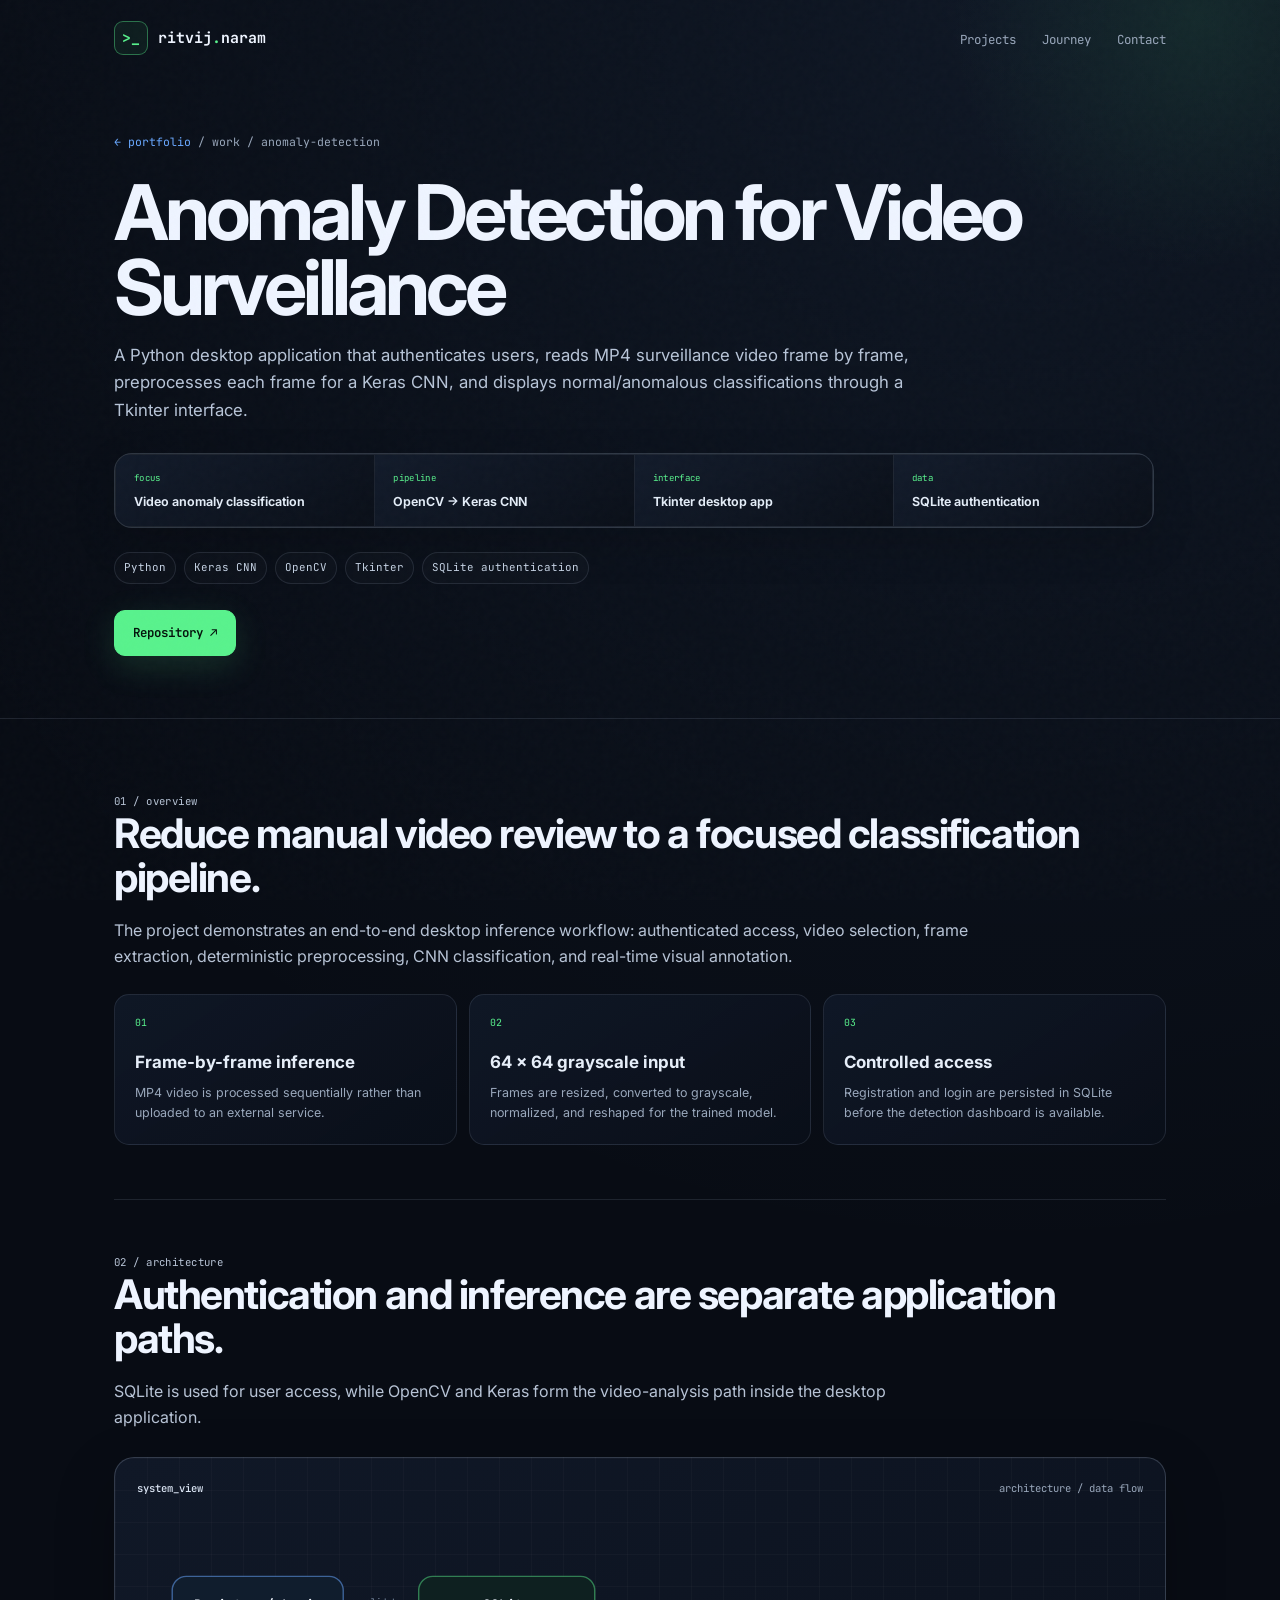
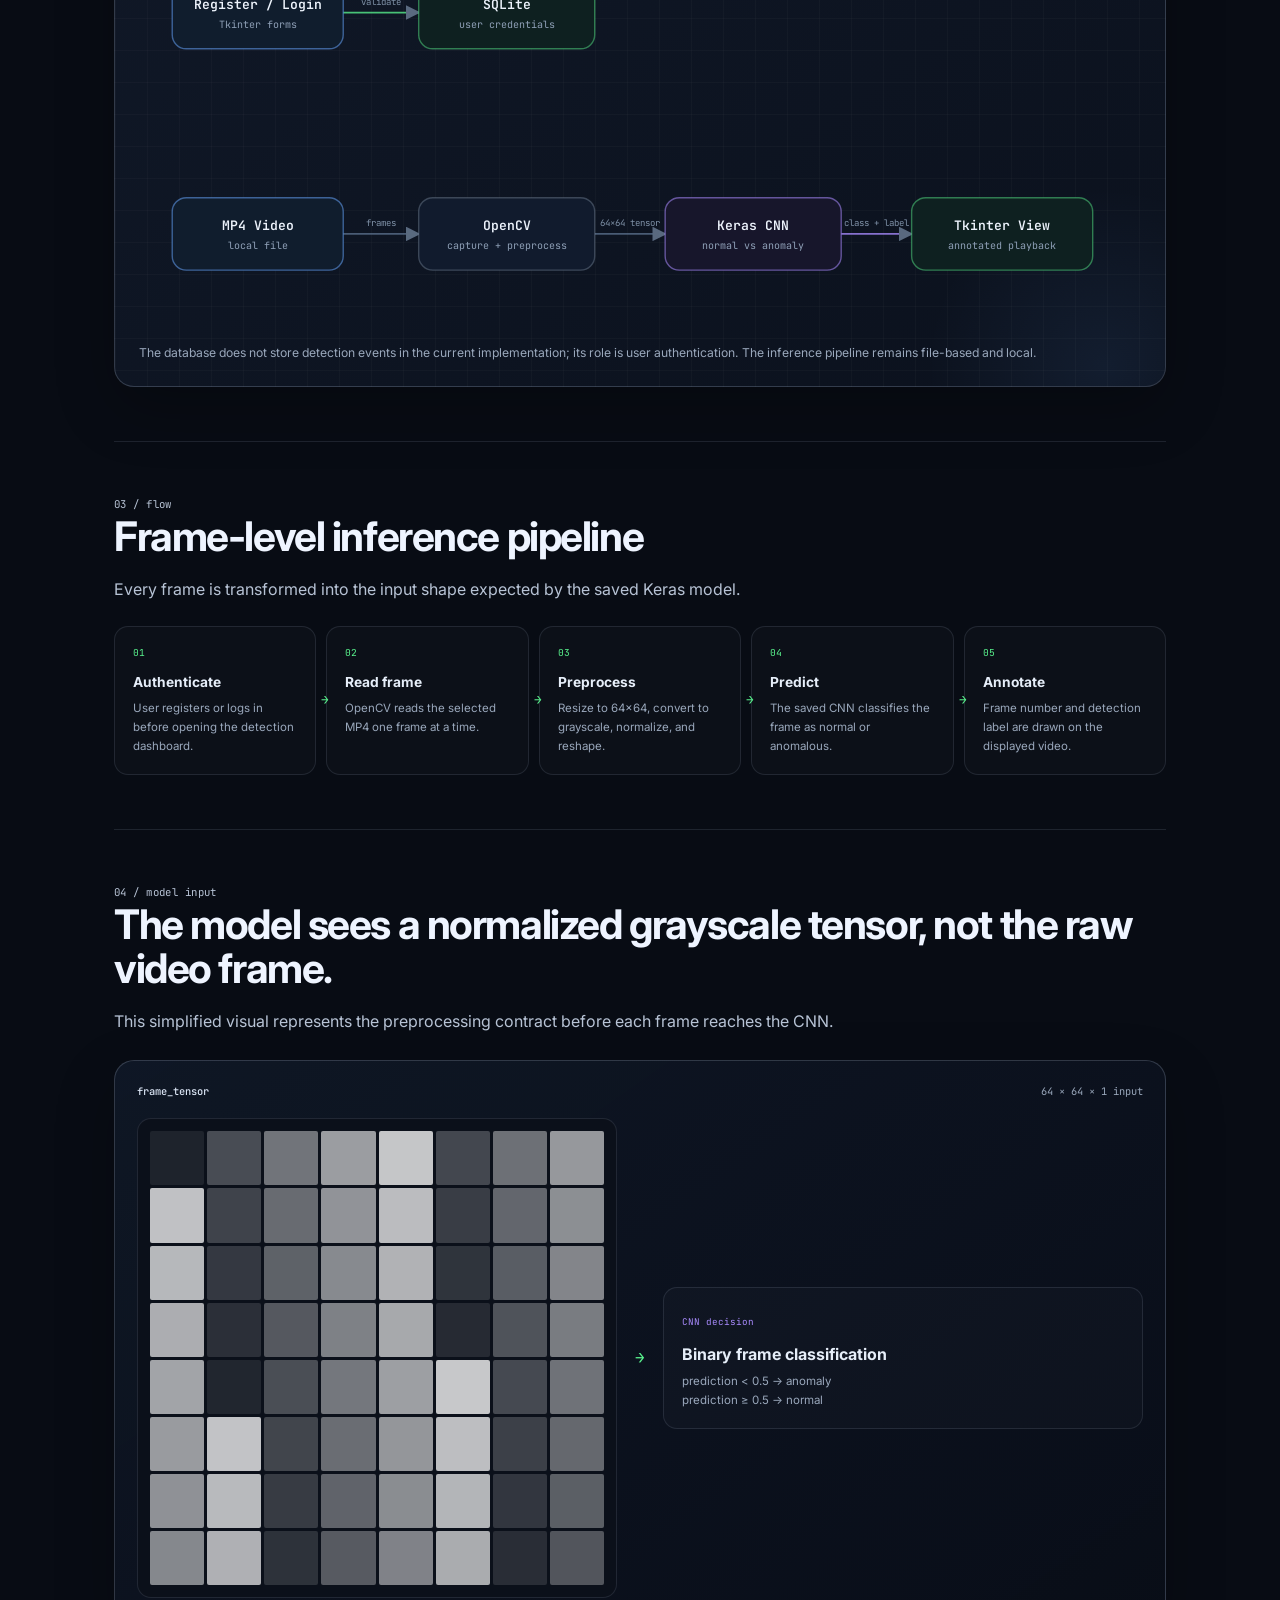
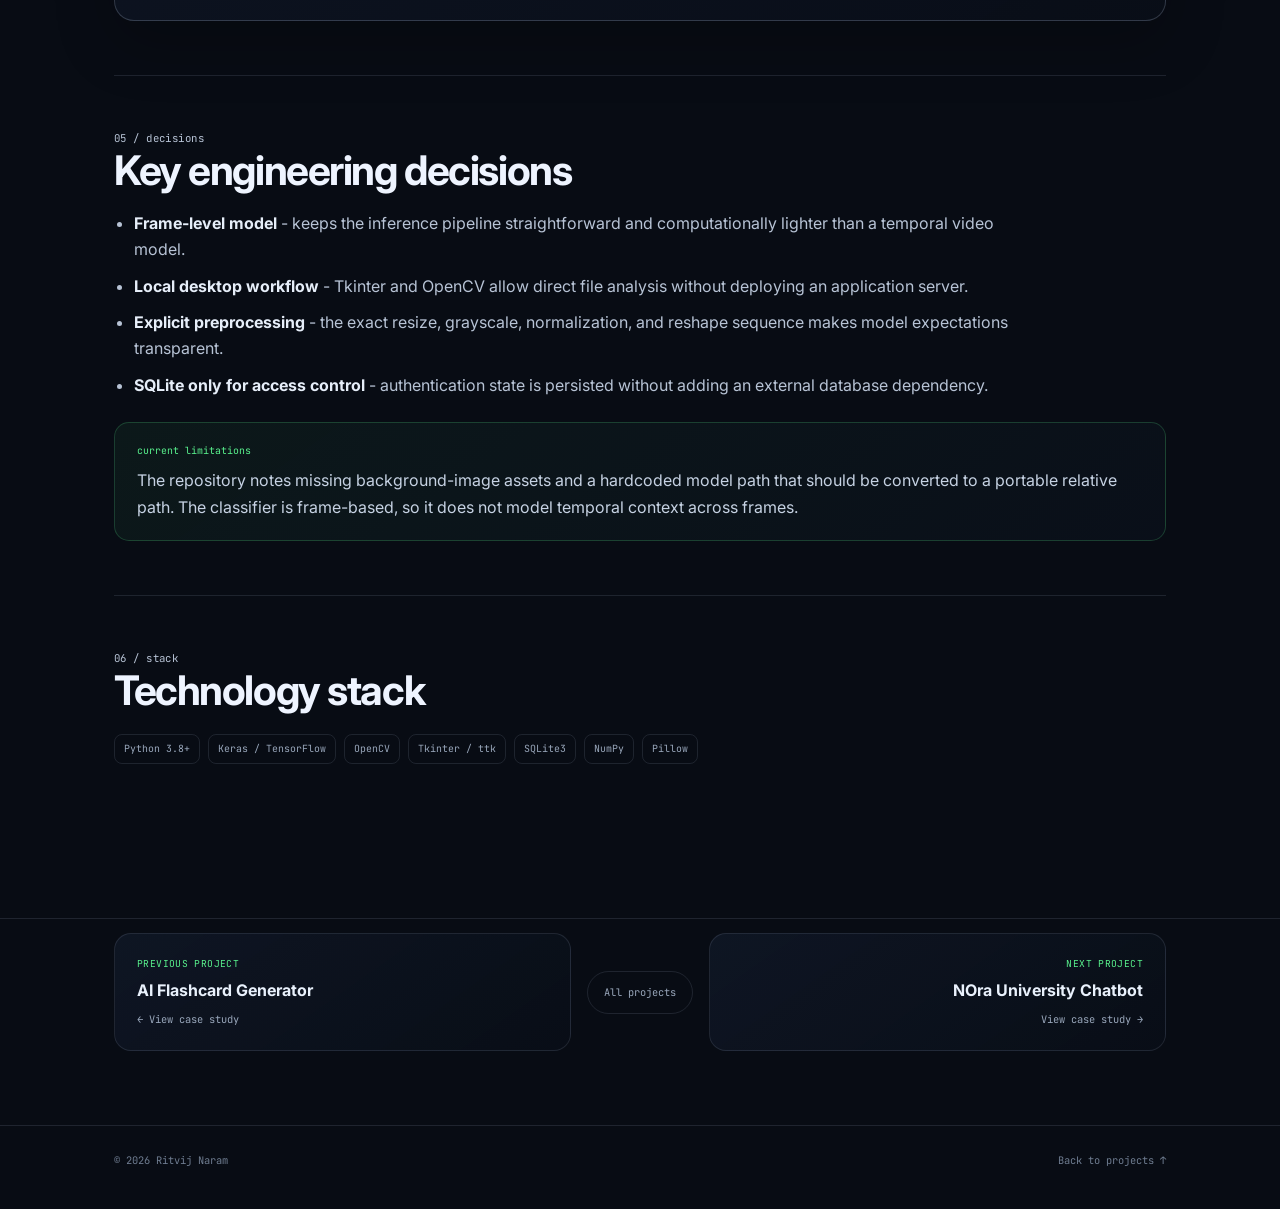
==== commit cc2177b4: "Add previous and next project navigation to anomaly-detection" ====
--- a/work/anomaly-detection.html
+++ b/work/anomaly-detection.html
@@ -132,6 +132,22 @@
     </div>
   </main>
 
+  <div class="case-project-nav-wrap">
+    <div class="wrap case-project-nav" aria-label="Project navigation">
+      <a class="case-project-link previous" href="flashcard-generator.html">
+        <span>Previous project</span>
+        <strong>AI Flashcard Generator</strong>
+        <small>← View case study</small>
+      </a>
+      <a class="case-project-all" href="../index.html#projects">All projects</a>
+      <a class="case-project-link next" href="nora-chatbot.html">
+        <span>Next project</span>
+        <strong>NOra University Chatbot</strong>
+        <small>View case study →</small>
+      </a>
+    </div>
+  </div>
+
   <footer>
     <div class="wrap footer-inner"><span>© 2026 Ritvij Naram</span><a href="../index.html#projects">Back to projects ↑</a></div>
   </footer>
--- a/assets/style.css
+++ b/assets/style.css
@@ -701,6 +701,25 @@
   letter-spacing:-.055em;margin:24px 0 16px
 }
 .case-lede{max-width:820px;margin:0;color:#b8c5d8;font-size:1.05rem}
+.case-snapshot{
+  display:grid;grid-template-columns:repeat(4,minmax(0,1fr));gap:1px;
+  max-width:1040px;margin-top:28px;padding:1px;border:1px solid rgba(148,163,184,.14);
+  border-radius:18px;overflow:hidden;background:rgba(148,163,184,.14);
+  box-shadow:0 16px 44px rgba(0,0,0,.14)
+}
+.case-snapshot-item{
+  min-width:0;padding:16px 18px;background:linear-gradient(145deg,rgba(17,26,42,.88),rgba(9,14,23,.94));
+  transition:background .22s ease
+}
+.case-snapshot-item:hover{background:linear-gradient(145deg,rgba(20,32,49,.94),rgba(11,18,29,.98))}
+.case-snapshot-item span{
+  display:block;margin-bottom:7px;font-family:var(--mono);font-size:.57rem;letter-spacing:.04em;
+  text-transform:lowercase;color:var(--green)
+}
+.case-snapshot-item strong{
+  display:block;color:#e4edf8;font-size:.78rem;line-height:1.42;font-weight:650
+}
+
 .case-meta{
   display:flex;flex-wrap:wrap;gap:8px;margin-top:24px;
   font-family:var(--mono);font-size:.68rem
@@ -1024,6 +1043,28 @@
   .evidence-phone,.doc-evidence-tall{max-width:360px;justify-self:center}
 }
 
+
+/* Pitch Predictor README diagrams rendered natively for crisp scaling */
+.readme-diagram-card{min-width:0}
+.readme-diagram-frame{
+  overflow:hidden;padding:14px;border:1px solid rgba(148,163,184,.18);border-radius:16px;
+  background:
+    linear-gradient(rgba(255,255,255,.018) 1px,transparent 1px),
+    linear-gradient(90deg,rgba(255,255,255,.018) 1px,transparent 1px),
+    linear-gradient(145deg,#0d1522,#080d15);
+  background-size:26px 26px,26px 26px,auto
+}
+.readme-diagram-frame-tall{max-width:390px;margin-inline:auto}
+.readme-diagram-svg{min-height:310px}
+.readme-flow-svg{min-height:470px}
+.readme-diagram-svg .doc-edge,
+.readme-flow-svg .doc-edge{
+  fill:none;stroke:#5b718d;stroke-width:1.8;opacity:.86;marker-end:url(#doc-arrow-a)
+}
+.readme-flow-svg .doc-edge{marker-end:url(#doc-arrow-b)}
+.readme-diagram-svg .doc-edge-accent,
+.readme-flow-svg .doc-edge-accent{stroke:var(--green)}
+
 /* real product screenshot galleries */
 .real-product-showcase{padding:24px}
 .real-app-gallery{
@@ -1105,6 +1146,58 @@
 @media(max-width:760px){
   .scroll-top{right:14px;bottom:14px;width:44px;height:44px}
   .scroll-top svg{inset:2px;width:40px;height:40px}
+}
+
+
+/* case study project-to-project navigation */
+.case-project-nav-wrap{
+  padding:14px 0 74px;border-top:1px solid var(--line)
+}
+.case-project-nav{
+  display:grid;grid-template-columns:minmax(0,1fr) auto minmax(0,1fr);gap:16px;align-items:stretch
+}
+.case-project-link{
+  --nav-align:flex-start;
+  position:relative;overflow:hidden;display:flex;flex-direction:column;justify-content:center;align-items:var(--nav-align);
+  min-height:118px;padding:20px 22px;border:1px solid var(--line);border-radius:17px;
+  background:linear-gradient(145deg,rgba(16,24,39,.82),rgba(9,14,23,.94));
+  transition:transform .28s cubic-bezier(.16,1,.3,1),border-color .25s ease,box-shadow .28s ease,background .25s ease
+}
+.case-project-link::before{
+  content:"";position:absolute;inset:0;pointer-events:none;opacity:0;
+  background:radial-gradient(300px circle at 18% 20%,rgba(98,231,255,.09),transparent 58%);
+  transition:opacity .25s ease
+}
+.case-project-link.next{--nav-align:flex-end;text-align:right}
+.case-project-link.next::before{background:radial-gradient(300px circle at 82% 20%,rgba(89,242,141,.09),transparent 58%)}
+.case-project-link:hover{
+  transform:translateY(-4px);border-color:rgba(105,168,255,.34);
+  box-shadow:0 20px 54px rgba(0,0,0,.25);background:linear-gradient(145deg,rgba(19,30,47,.9),rgba(10,16,26,.97))
+}
+.case-project-link:hover::before{opacity:1}
+.case-project-link span{
+  position:relative;z-index:1;font-family:var(--mono);font-size:.6rem;letter-spacing:.04em;color:var(--green);text-transform:uppercase
+}
+.case-project-link strong{
+  position:relative;z-index:1;display:block;margin-top:8px;max-width:360px;font-size:1rem;line-height:1.35;color:#e9f1fc
+}
+.case-project-link small{
+  position:relative;z-index:1;margin-top:10px;font-family:var(--mono);font-size:.65rem;color:var(--muted)
+}
+.case-project-all{
+  align-self:center;padding:12px 16px;border:1px solid var(--line);border-radius:999px;
+  font-family:var(--mono);font-size:.65rem;color:var(--muted);white-space:nowrap;transition:color .2s ease,border-color .2s ease,background .2s ease
+}
+.case-project-all:hover{color:var(--text);border-color:rgba(89,242,141,.34);background:rgba(89,242,141,.04)}
+@media(max-width:760px){
+  .case-project-nav{grid-template-columns:1fr 1fr}
+  .case-project-all{grid-column:1/-1;grid-row:2;justify-self:center}
+  .case-project-link{min-height:108px;padding:18px}
+}
+@media(max-width:520px){
+  .case-project-nav{grid-template-columns:1fr}
+  .case-project-link.next{--nav-align:flex-start;text-align:left}
+  .case-project-all{grid-column:auto;grid-row:auto;justify-self:start}
 }
 
 /* responsive */
@@ -1165,6 +1258,14 @@
   .proof-card{grid-template-columns:1fr;gap:10px;padding:22px}
   .repository-note{flex-direction:column}
 }
+@media (max-width:980px){
+  .case-snapshot{grid-template-columns:repeat(2,minmax(0,1fr))}
+}
+@media (max-width:480px){
+  .case-snapshot{grid-template-columns:1fr}
+  .case-snapshot-item{padding:14px 15px}
+}
+
 @media (prefers-reduced-motion:reduce){
   html{scroll-behavior:auto}
   *,*::before,*::after{animation-duration:.001ms!important;animation-iteration-count:1!important;transition-duration:.001ms!important}
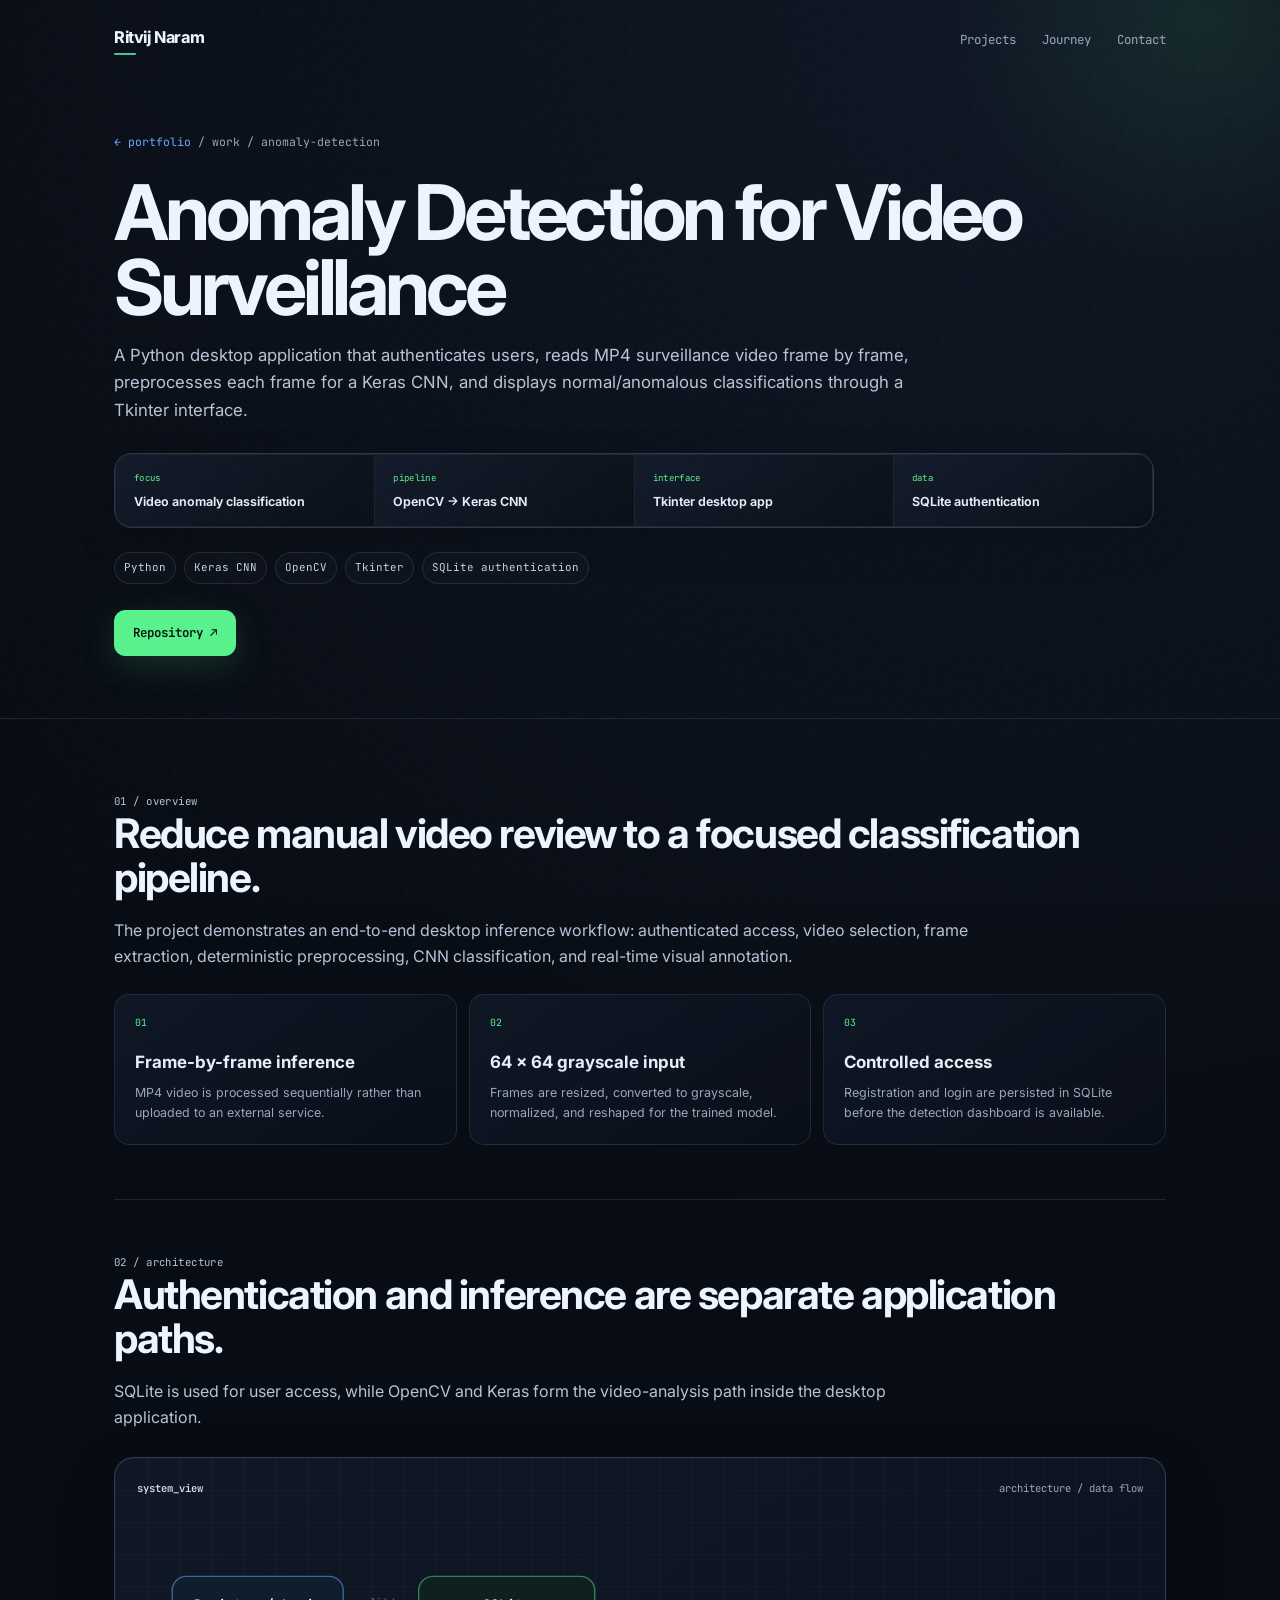
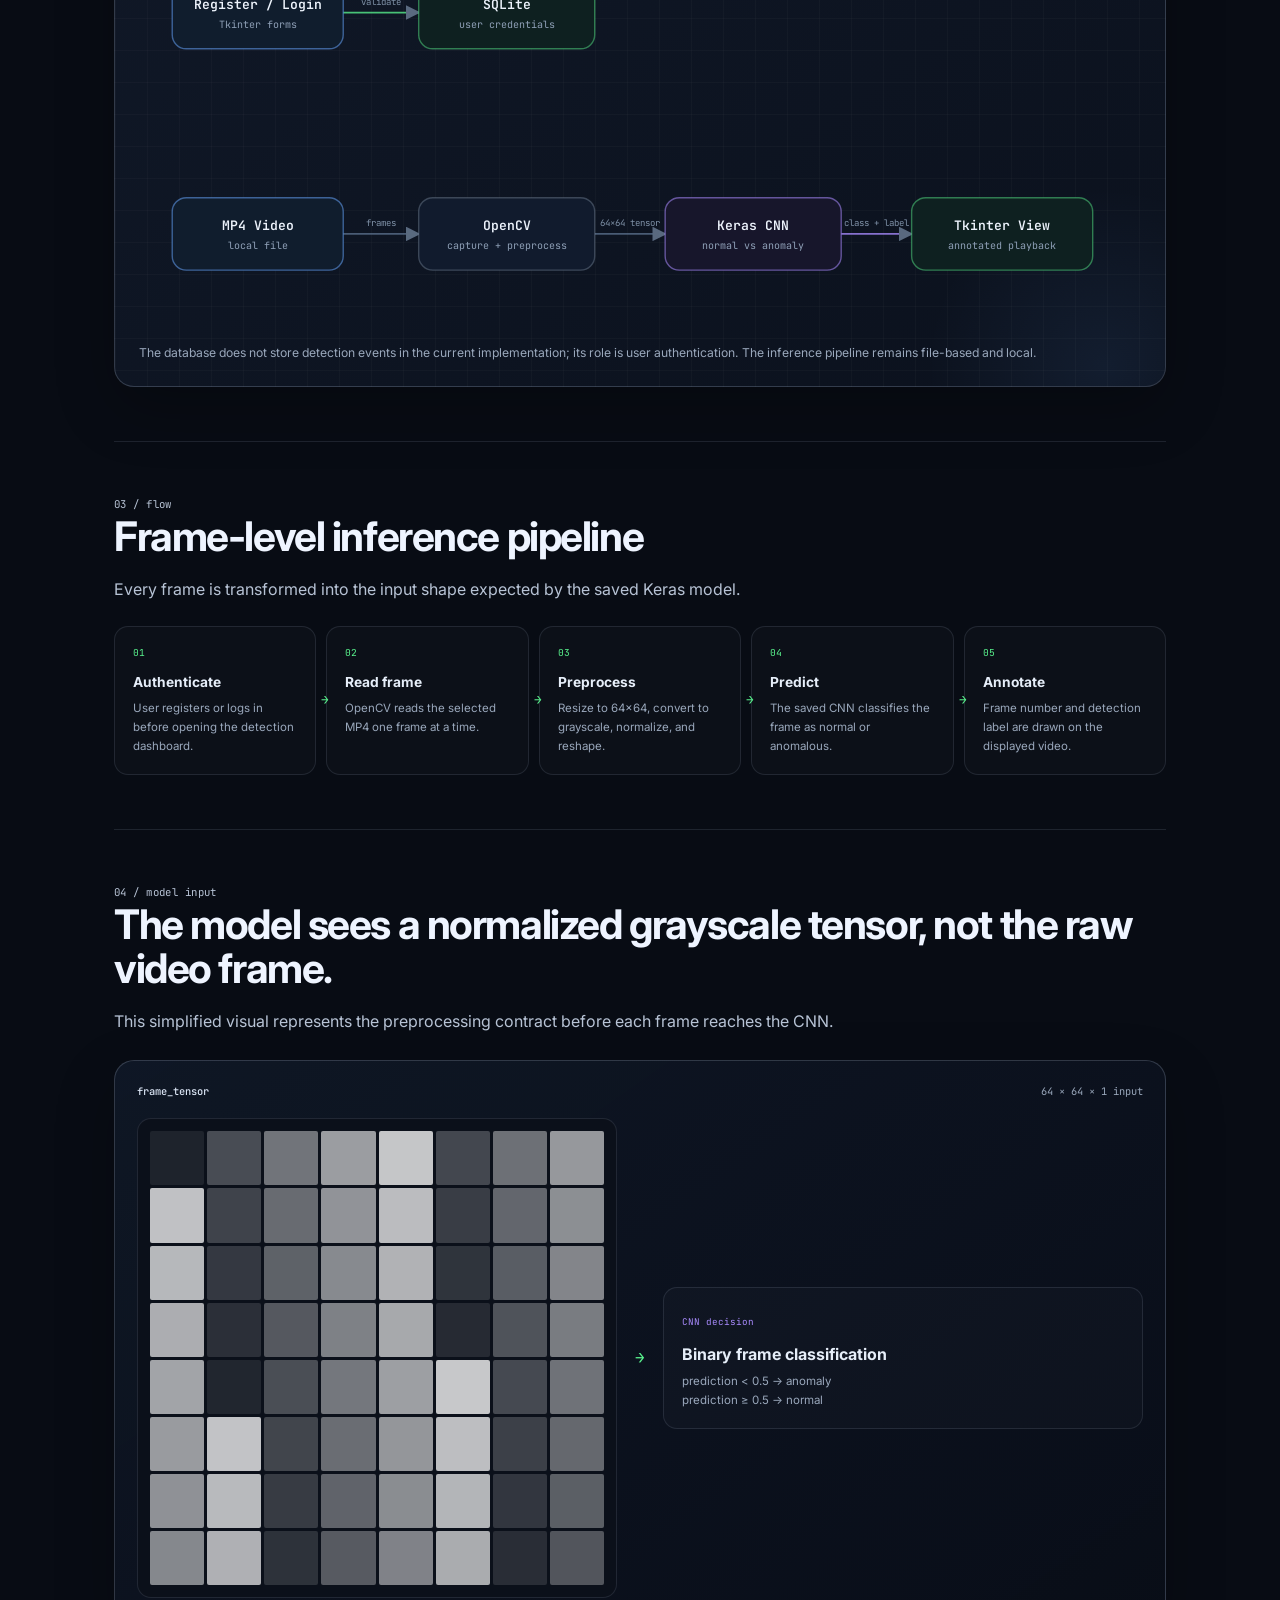
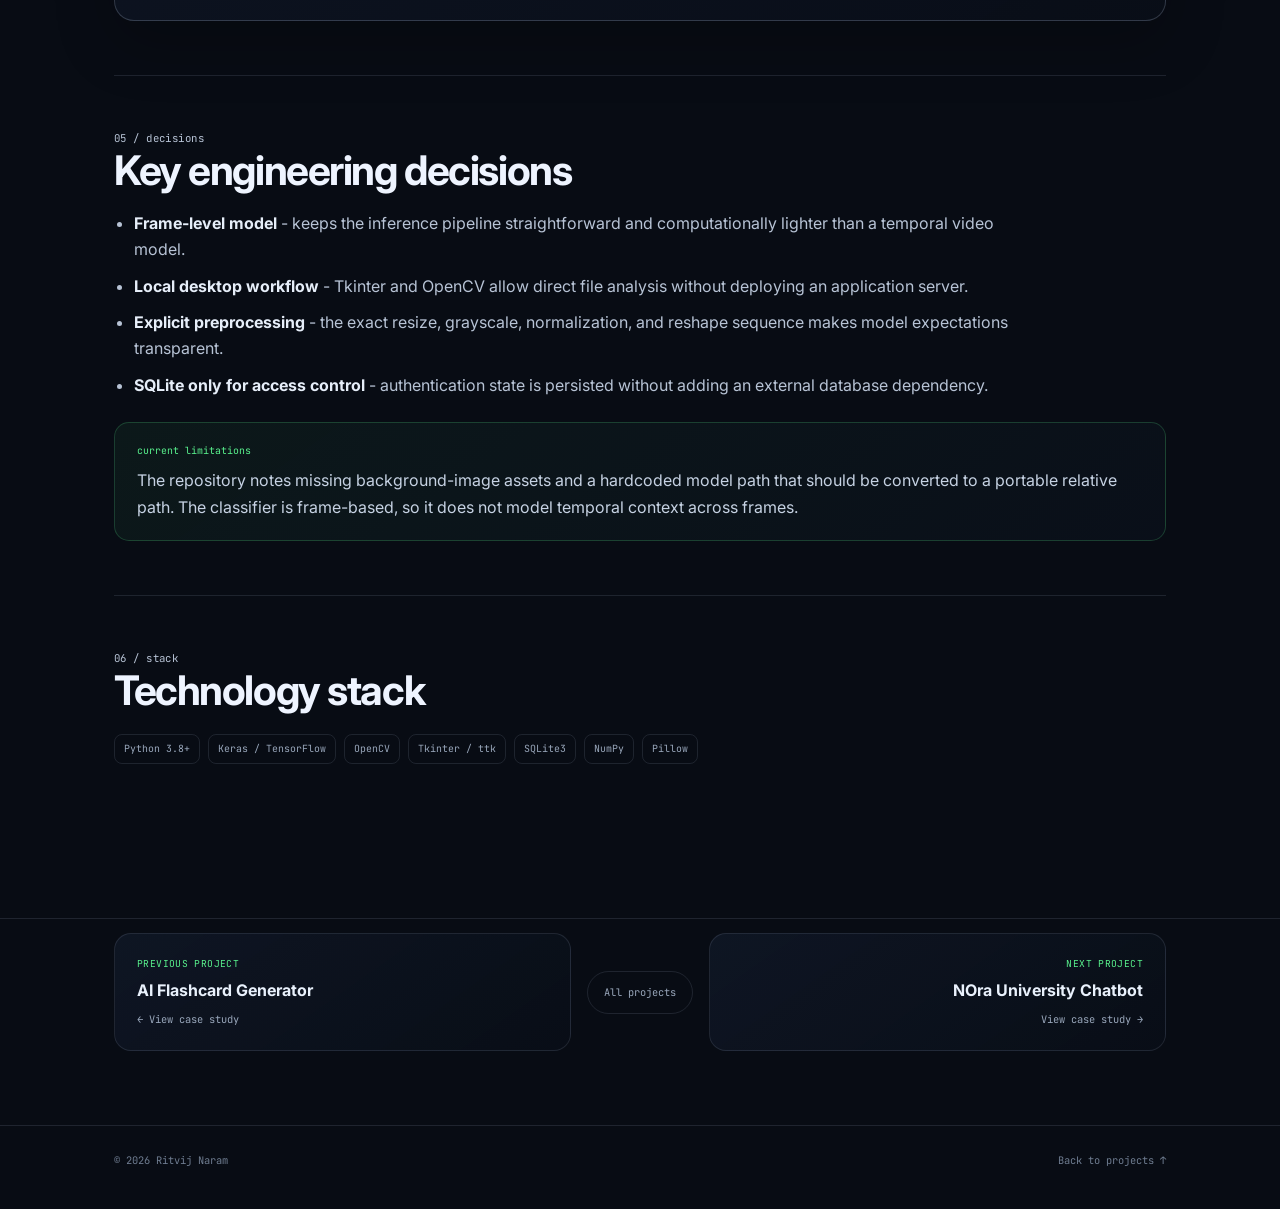
==== commit 15de9783: "Use clean Ritvij Naram wordmark in anomaly-detection" ====
--- a/work/anomaly-detection.html
+++ b/work/anomaly-detection.html
@@ -15,7 +15,7 @@
   <div class="page-noise" aria-hidden="true"></div>
   <nav class="nav scrolled" aria-label="Primary navigation">
     <div class="wrap nav-inner">
-      <a class="brand" href="../index.html#top"><span class="brand-mark">&gt;_</span><span>ritvij<span class="brand-dot">.</span>naram</span></a>
+      <a class="brand" href="../index.html#top"><span class="brand-name">Ritvij Naram</span></a>
       <button class="nav-toggle" type="button" aria-label="Toggle navigation" aria-expanded="false"><span></span><span></span></button>
       <div class="nav-right">
         <ul class="nav-links">
--- a/assets/style.css
+++ b/assets/style.css
@@ -81,13 +81,19 @@
   border-color:var(--line);
 }
 .nav-inner{height:76px;display:flex;align-items:center;justify-content:space-between;gap:24px}
-.brand{display:flex;align-items:center;gap:10px;font-family:var(--mono);font-size:.93rem;font-weight:700}
-.brand-mark{
-  display:grid;place-items:center;
-  width:34px;height:34px;border:1px solid rgba(89,242,141,.4);
-  color:var(--green);border-radius:9px;background:rgba(89,242,141,.06);
-}
-.brand-dot{color:var(--green)}
+.brand{
+  display:inline-flex;align-items:center;
+  font-family:var(--sans);font-size:1.02rem;font-weight:750;letter-spacing:-.025em;color:#eef4fb;
+  transition:color .22s ease,opacity .22s ease
+}
+.brand:hover{color:#fff}
+.brand-name{position:relative;display:inline-block;padding-bottom:2px}
+.brand-name::after{
+  content:"";position:absolute;left:0;bottom:-3px;width:22px;height:2px;border-radius:999px;
+  background:linear-gradient(90deg,var(--green),var(--cyan));opacity:.8;
+  transition:width .28s cubic-bezier(.16,1,.3,1),opacity .22s ease
+}
+.brand:hover .brand-name::after{width:100%;opacity:1}
 .nav-right{display:flex;align-items:center;gap:34px}
 .availability{
   display:flex;align-items:center;gap:8px;
